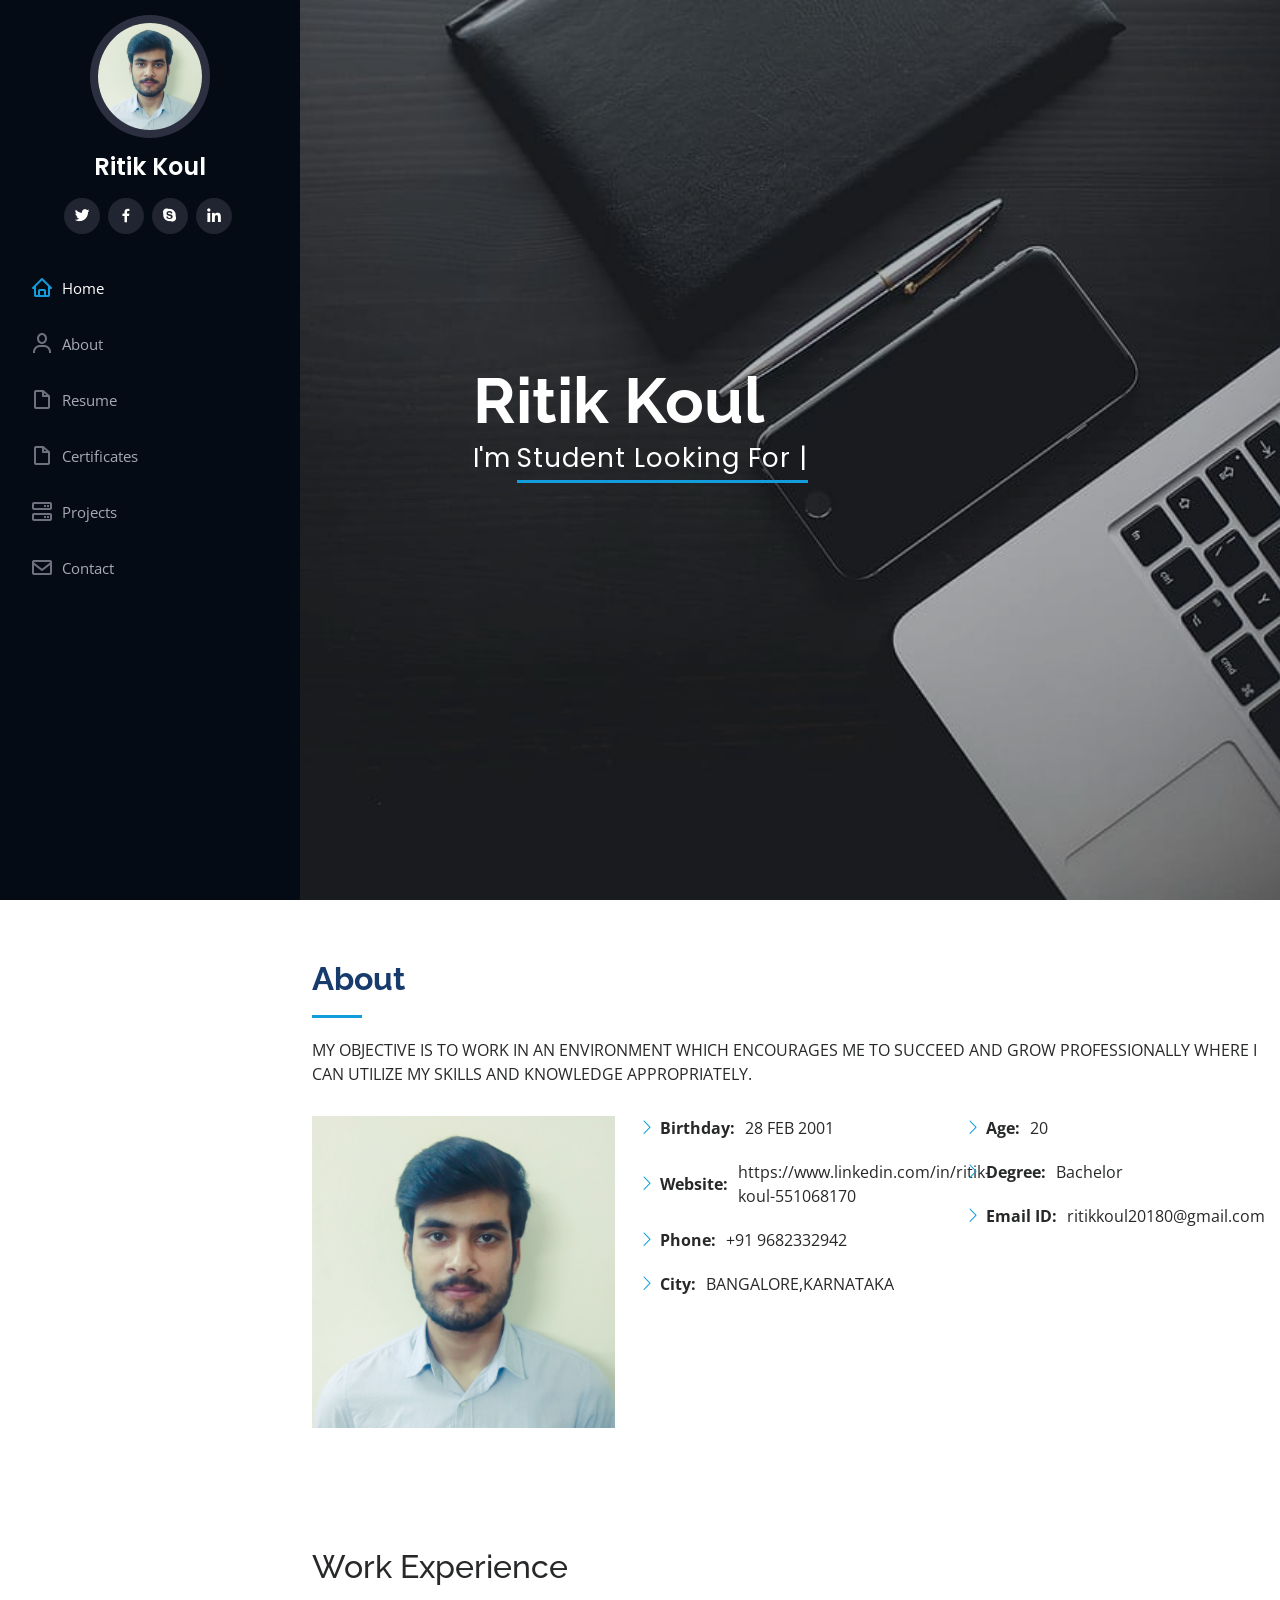
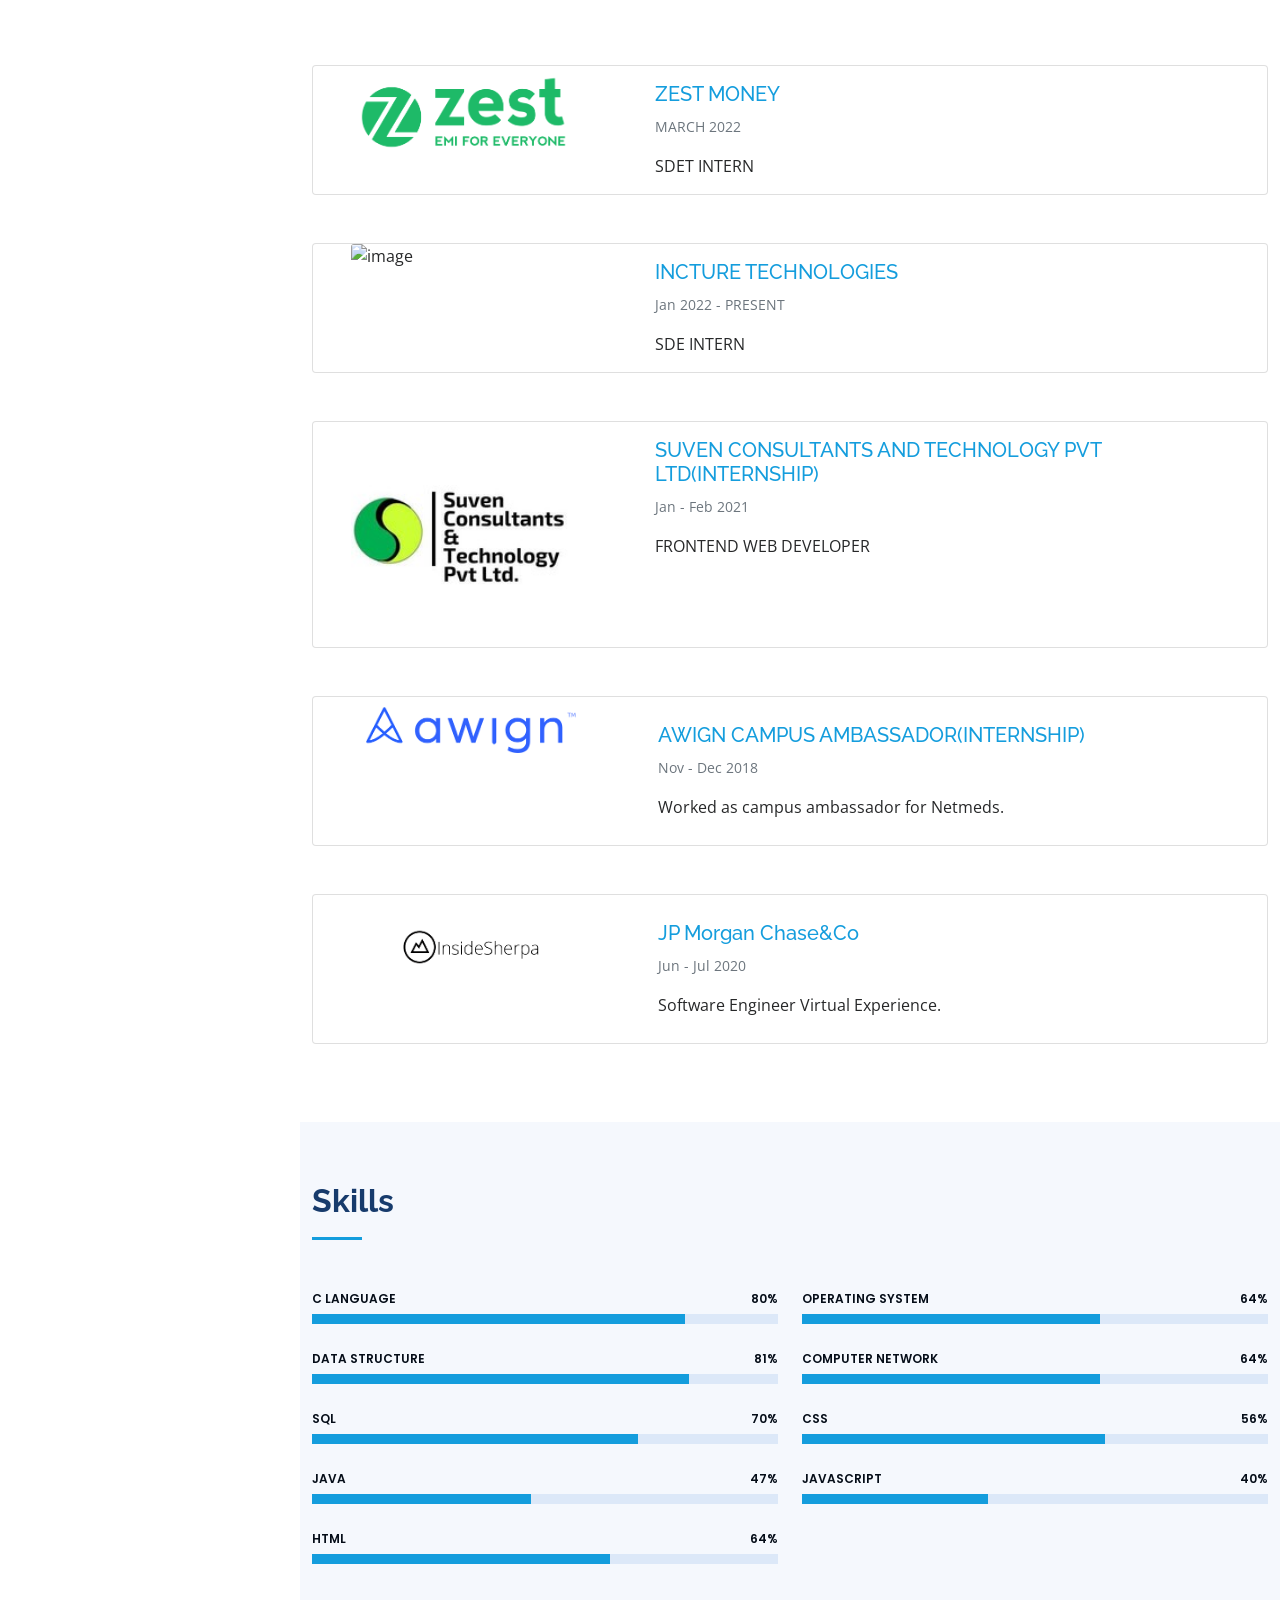
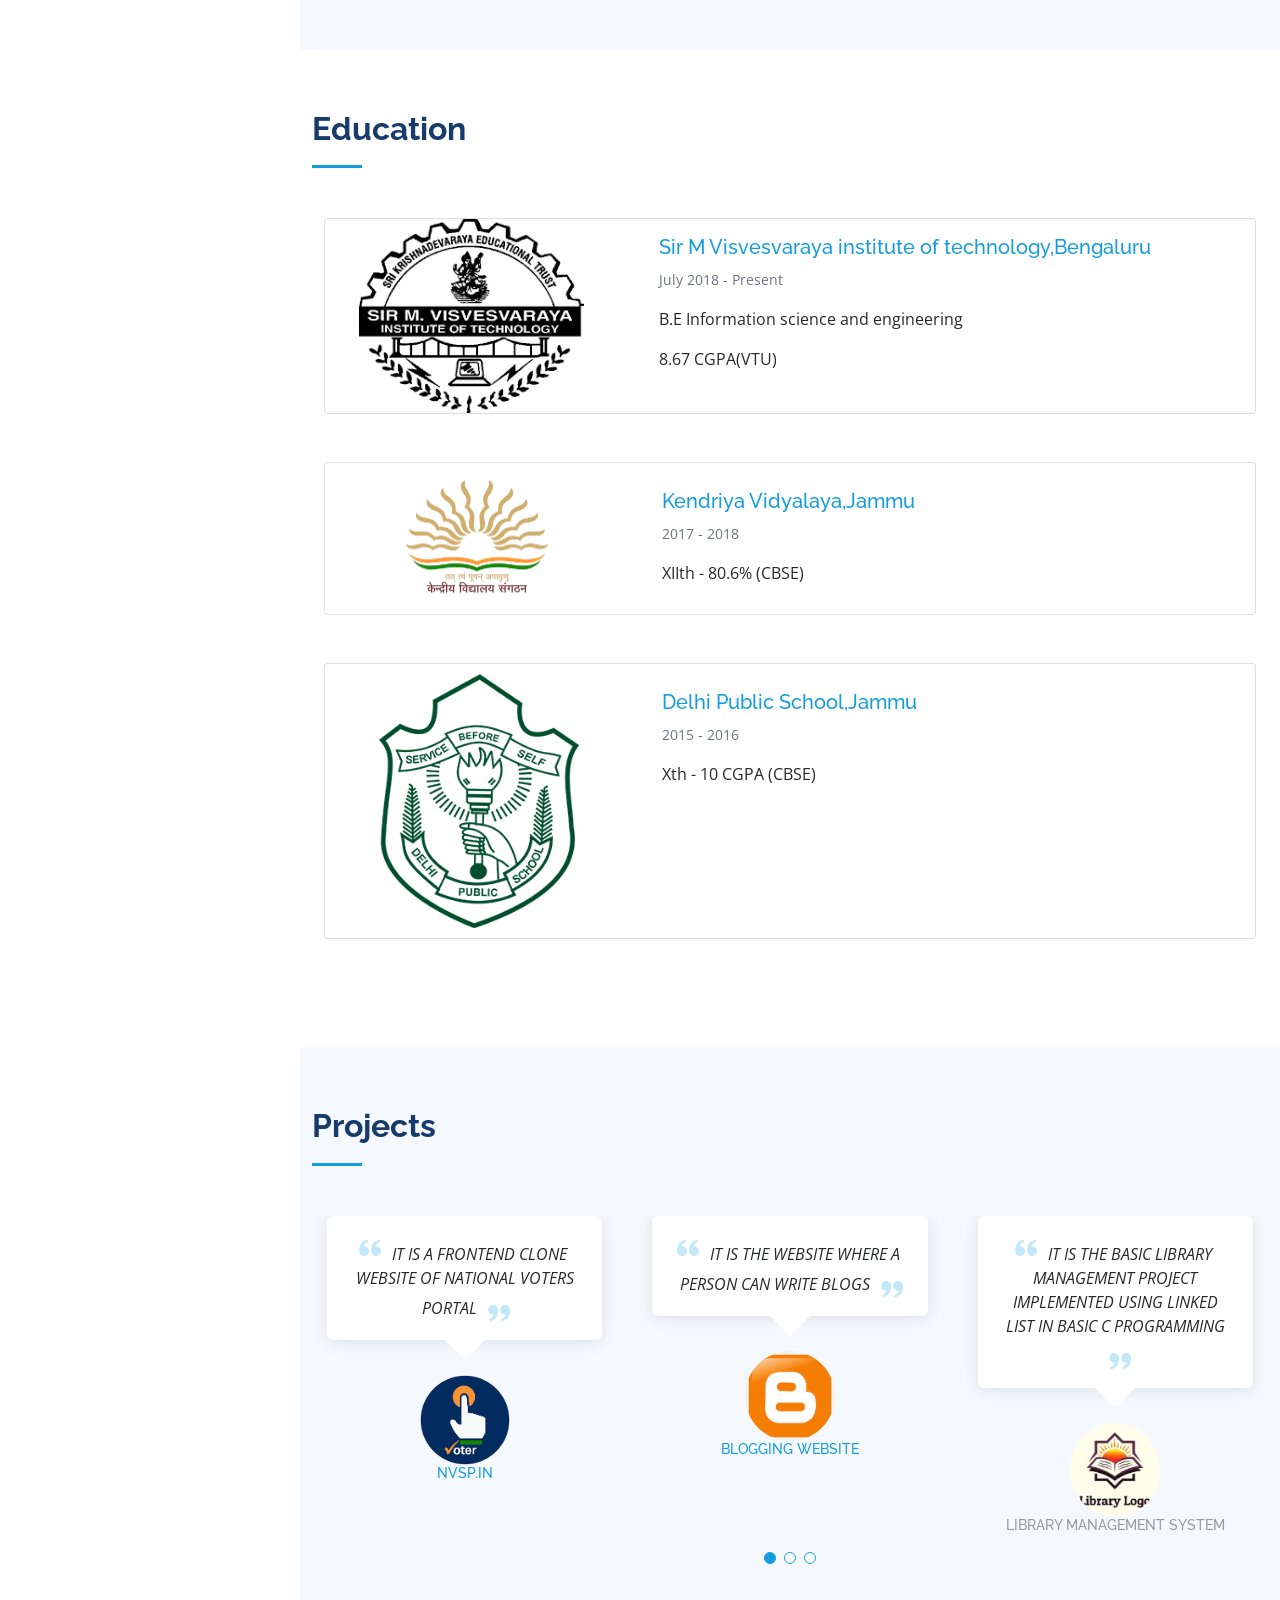
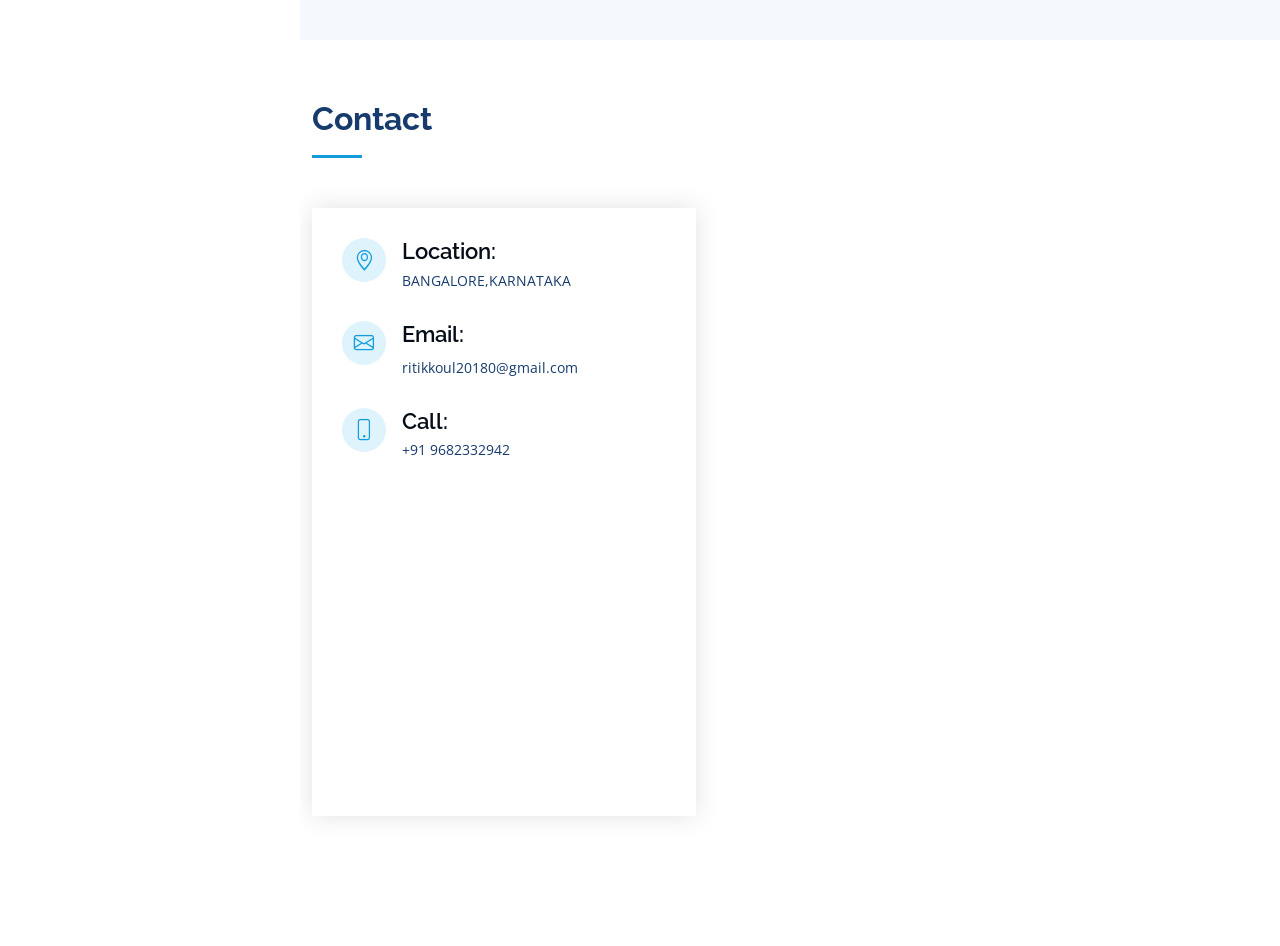
==== index.html @ 17f83b08 "Update index.html" ====
<!DOCTYPE html>
<html lang="en">

<head>
  <meta charset="utf-8">
  <meta content="width=device-width, initial-scale=1.0" name="viewport">

  <title>Ritik Koul|My personal site</title>
  <meta content="" name="description">
  <meta content="" name="keywords">

  <!-- Favicons -->
  <link href="assets/img/favicon.png" rel="icon">
  <link href="assets/img/apple-touch-icon.png" rel="apple-touch-icon">

  <!-- Google Fonts -->
  <link href="https://fonts.googleapis.com/css?family=Open+Sans:300,300i,400,400i,600,600i,700,700i|Raleway:300,300i,400,400i,500,500i,600,600i,700,700i|Poppins:300,300i,400,400i,500,500i,600,600i,700,700i" rel="stylesheet">

  <!-- Vendor CSS Files -->
  <link href="assets/vendor/aos/aos.css" rel="stylesheet">
  <link href="assets/vendor/bootstrap/css/bootstrap.min.css" rel="stylesheet">
  <link href="assets/vendor/bootstrap-icons/bootstrap-icons.css" rel="stylesheet">
  <link href="assets/vendor/boxicons/css/boxicons.min.css" rel="stylesheet">
  <link href="assets/vendor/glightbox/css/glightbox.min.css" rel="stylesheet">
  <link href="assets/vendor/swiper/swiper-bundle.min.css" rel="stylesheet">

  <!-- Template Main CSS File -->
  <link href="assets/css/style.css" rel="stylesheet">

  <!-- =======================================================
  * Template Name: iPortfolio - v3.4.0
  * Template URL: https://bootstrapmade.com/iportfolio-bootstrap-portfolio-websites-template/
  * Author: BootstrapMade.com
  * License: https://bootstrapmade.com/license/
  ======================================================== -->
</head>

<body>

  <!-- ======= Mobile nav toggle button ======= -->
  <i class="bi bi-list mobile-nav-toggle d-xl-none"></i>

  <!-- ======= Header ======= -->
  <header id="header">
    <div class="d-flex flex-column">

      <div class="profile">
        <img src="assets/img/PHOTO.jpg" alt="" class="img-fluid rounded-circle">
        <h1 class="text-light"><a href="index.html">Ritik Koul</a></h1>
        <div class="social-links mt-3 text-center">
          <a href="https://twitter.com/Ritik97720642" class="twitter"><i class="bx bxl-twitter"></i></a>
          <a href="https://www.facebook.com/ritikkoul01" class="facebook"><i class="bx bxl-facebook"></i></a>

          <a href="https://join.skype.com/invite/vegTKFF228Cw"class="google-plus"><i class="bx bxl-skype"></i></a>
          <a href="https://www.linkedin.com/in/ritik-koul-551068170" class="linkedin"><i class="bx bxl-linkedin"></i></a>
        </div>
      </div>

      <nav id="navbar" class="nav-menu navbar">
        <ul>
          <li><a href="#hero" class="nav-link scrollto active"><i class="bx bx-home"></i> <span>Home</span></a></li>
          <li><a href="#about" class="nav-link scrollto"><i class="bx bx-user"></i> <span>About</span></a></li>
          <li><a href="sat.html" class="nav-link scrollto"><i class="bx bx-file-blank"></i> <span>Resume</span></a></li>
          <li><a href="index1.html" class="nav-link scrollto"><i class="bx bx-file-blank"></i> <span>Certificates</span></a></li>
          <li><a href="#services" class="nav-link scrollto"><i class="bx bx-server"></i> <span>Projects</span></a></li>
          <li><a href="#contact" class="nav-link scrollto"><i class="bx bx-envelope"></i> <span>Contact</span></a></li>
        </ul>
      </nav><!-- .nav-menu -->
    </div>
  </header><!-- End Header -->

  <!-- ======= Hero Section ======= -->
  <section id="hero" class="d-flex flex-column justify-content-center align-items-center">
    <div class="hero-container" data-aos="fade-in">
      <h1>Ritik Koul</h1>
      <p>I'm <span class="typed" data-typed-items="Student Looking For A Job"></span></p>
    </div>
  </section><!-- End Hero -->

  <main id="main">






    <!-- ======= About Section ======= -->
    <section id="about" class="about">
      <div class="container">

        <div class="section-title">
          <h2>About</h2>
          <p>MY OBJECTIVE IS TO WORK IN AN ENVIRONMENT WHICH ENCOURAGES ME TO SUCCEED AND GROW PROFESSIONALLY WHERE I CAN UTILIZE MY SKILLS AND KNOWLEDGE APPROPRIATELY.</p>
        </div>

        <div class="row">
          <div class="col-lg-4" data-aos="fade-right">
            <img src="assets/img/PHOTO.jpg" class="img-fluid" alt="">
          </div>
          <div class="col-lg-8 pt-4 pt-lg-0 content" data-aos="fade-left">

            <div class="row">
              <div class="col-lg-6">
                <ul>
                  <li><i class="bi bi-chevron-right"></i> <strong>Birthday:</strong> <span>28 FEB 2001</span></li>
                  <li><i class="bi bi-chevron-right"></i> <strong>Website:</strong> <span>https://www.linkedin.com/in/ritik-koul-551068170</span></li>
                  <li><i class="bi bi-chevron-right"></i> <strong>Phone:</strong> <span>+91 9682332942</span></li>
                  <li><i class="bi bi-chevron-right"></i> <strong>City:</strong> <span>BANGALORE,KARNATAKA</span></li>
                </ul>
              </div>
              <div class="col-lg-6">
                <ul>
                  <li><i class="bi bi-chevron-right"></i> <strong>Age:</strong> <span>20</span></li>
                  <li><i class="bi bi-chevron-right"></i> <strong>Degree:</strong> <span>Bachelor</span></li>
                  <li><i class="bi bi-chevron-right"></i> <strong>Email ID:</strong> <span>ritikkoul20180@gmail.com</span></li>

                </ul>
              </div>
            </div>

          </div>
        </div>

      </div>
    </section><!-- End About Section -->

    <!-- ======= Facts Section ======= -->
    <section id="facts" class="facts">
      <div class="container">
          <h2 class="section-title font-weight-bold mb-5">Work Experience</h2>
          <div class="row">

            <div class="col-md-12 mb-5">
              <div class="card project-card">
                <div class="row no-gutters">
                  <div class="col-lg-4 card-img-holder">
                    <img src="assets/img/zest.png" class="card-img" style="
                          max-width: 225px;
                          display: block;
                          margin: auto auto;
                        " alt="image">
                  </div>
                  <div class="col-lg-8">
                    <div class="card-body">
                      <h5 class="card-title">
<a target="_blank" title="Truminds" class="theme-link">ZEST MONEY</a>
                      </h5>
                      <p class="card-text">
                        <small class="text-muted">MARCH 2022</small>
                      </p>
                      <p class="card-text">SDET INTERN</p>
                    </div>
                  </div>
                </div>
              </div>
            </div>
            
              <div class="col-md-12 mb-5">
              <div class="card project-card">
                <div class="row no-gutters">
                  <div class="col-lg-4 card-img-holder">
                    <img src="assets/img/INCTURE.png" class="card-img" style="
                          max-width: 225px;
                          display: block;
                          margin: auto auto;
                        " alt="image">
                  </div>
                  <div class="col-lg-8">
                    <div class="card-body">
                      <h5 class="card-title">
                        <a target="_blank" title="Truminds" class="theme-link">INCTURE TECHNOLOGIES</a>
                      </h5>
                      <p class="card-text">
                        <small class="text-muted">Jan 2022 - PRESENT</small>
                      </p>
                      <p class="card-text">SDE INTERN</p>
                    </div>
                  </div>
                </div>
              </div>
            </div>
            
            
            
            <div class="col-md-12 mb-5">
              <div class="card project-card">
                <div class="row no-gutters">
                  <div class="col-lg-4 card-img-holder">
                    <img src="assets/img/suven.jpg" class="card-img" style="
                          max-width: 225px;
                          display: block;
                          margin: auto auto;
                        " alt="image">
                  </div>
                  <div class="col-lg-8">
                    <div class="card-body">
                      <h5 class="card-title">
                        <a target="_blank" title="Truminds" href="https://drive.google.com/file/d/1tWHXaE5YfoJPUBLYeANxurXskXQKcTJU/view?usp=sharing" class="theme-link">SUVEN CONSULTANTS AND TECHNOLOGY PVT LTD(INTERNSHIP)</a>
                      </h5>
                      <p class="card-text">
                        <small class="text-muted">Jan - Feb 2021</small>
                      </p>
                      <p class="card-text">FRONTEND WEB DEVELOPER</p>
                    </div>
                  </div>
                </div>
              </div>
            </div>

            <div class="col-md-12 mb-5">
              <div class="card project-card" style="padding: 10px;">
                <div class="row no-gutters">
                  <div class="col-lg-4 card-img-holder">
                    <img src="assets/img/awign.png" class="card-img" style="
                          max-width: 210px;
                          display: block;
                          margin: auto auto;
                        " alt="image">
                  </div>
                  <div class="col-lg-8">
                    <div class="card-body">
                      <h5 class="card-title">
                        <a target="_blank" href="https://drive.google.com/file/d/1fufyj3G388EaEYq2nmIZc-PBtcKV86hx/view?ts=5e981811" class="theme-link">AWIGN CAMPUS AMBASSADOR(INTERNSHIP)</a>
                      </h5>
                      <p class="card-text">
                        <small class="text-muted">Nov - Dec 2018</small>
                      </p>
                      <p class="card-text">
                        Worked as campus ambassador for Netmeds.
                      </p>
                    </div>
                  </div>
                </div>
              </div>
            </div>

            <div class="col-md-12 mb-5">
              <div class="card project-card" style="padding: 10px;">
                <div class="row no-gutters">
                  <div class="col-lg-4 card-img-holder">
                    <img src="assets/img/internsherpa.png" class="card-img" style="
                          max-width: 210px;
                          display: block;
                          margin: auto auto;
                        " alt="image">
                  </div>
                  <div class="col-lg-8">
                    <div class="card-body">
                      <h5 class="card-title">
                        <a target="_blank" href="https://insidesherpa.s3.amazonaws.com/completion-certificates/JP%20Morgan/R5iK7HMxJGBgaSbvk_JPMorgan%20Chase_jfiTBQxvdAS4axbYe_completion_certificate.pdf" class="theme-link">JP Morgan Chase&amp;Co</a>
                      </h5>
                      <p class="card-text">
                        <small class="text-muted">Jun - Jul 2020</small>
                      </p>
                      <p class="card-text">
                        Software Engineer Virtual Experience.
                      </p>
                    </div>
                  </div>
                </div>
              </div>
            </div>


          </div>
        </div>
    </section><!-- End Facts Section -->

    <!-- ======= Skills Section ======= -->
    <section id="skills" class="skills section-bg">
      <div class="container">

        <div class="section-title">
          <h2>Skills</h2>
        </div>

        <div class="row skills-content">

          <div class="col-lg-6" data-aos="fade-up">

            <div class="progress">
              <span class="skill">C LANGUAGE <i class="val">80%</i></span>
              <div class="progress-bar-wrap">
                <div class="progress-bar" role="progressbar" aria-valuenow="80" aria-valuemin="0" aria-valuemax="80"></div>
              </div>
            </div>

            <div class="progress">
              <span class="skill">DATA STRUCTURE <i class="val">81%</i></span>
              <div class="progress-bar-wrap">
                <div class="progress-bar" role="progressbar" aria-valuenow="81" aria-valuemin="0" aria-valuemax="81"></div>
              </div>
            </div>

            <div class="progress">
              <span class="skill">SQL <i class="val">70%</i></span>
              <div class="progress-bar-wrap">
                <div class="progress-bar" role="progressbar" aria-valuenow="70" aria-valuemin="0" aria-valuemax="100"></div>
              </div>
            </div>

             <div class="progress">
              <span class="skill">JAVA <i class="val">47%</i></span>
              <div class="progress-bar-wrap">
                <div class="progress-bar" role="progressbar" aria-valuenow="47" aria-valuemin="0" aria-valuemax="100"></div>
              </div>
            </div>

            <div class="progress">
              <span class="skill">HTML <i class="val">64%</i></span>
              <div class="progress-bar-wrap">
                <div class="progress-bar" role="progressbar" aria-valuenow="64" aria-valuemin="0" aria-valuemax="100"></div>
              </div>
            </div>
          
          </div>



          <div class="col-lg-6" data-aos="fade-up" data-aos-delay="100">





            <div class="progress">
              <span class="skill">OPERATING SYSTEM <i class="val">64%</i></span>
              <div class="progress-bar-wrap">
                <div class="progress-bar" role="progressbar" aria-valuenow="64" aria-valuemin="0" aria-valuemax="100"></div>
              </div>
            </div>

            <div class="progress">
              <span class="skill">COMPUTER NETWORK <i class="val">64%</i></span>
              <div class="progress-bar-wrap">
                <div class="progress-bar" role="progressbar" aria-valuenow="64" aria-valuemin="0" aria-valuemax="100"></div>
              </div>
            </div>

            <div class="progress">
              <span class="skill">CSS <i class="val">56%</i></span>
              <div class="progress-bar-wrap">
                <div class="progress-bar" role="progressbar" aria-valuenow="65" aria-valuemin="0" aria-valuemax="100"></div>
              </div>
            </div>

            <div class="progress">
              <span class="skill">JAVASCRIPT <i class="val">40%</i></span>
              <div class="progress-bar-wrap">
                <div class="progress-bar" role="progressbar" aria-valuenow="40" aria-valuemin="0" aria-valuemax="100"></div>
              </div>
            </div>

          </div>

        </div>

      </div>
    </section><!-- End Skills Section -->

    <!-- ======= Resume Section ======= -->
    <section id="resume" class="resume">
      <div class="container">

        <div class="section-title">
          <h2>Education</h2>
        </div>



        <div class="container">

        				<div class="row">
        					<div class="col-md-12 mb-5">
        						<div class="card project-card">
        							<div class="row no-gutters">
        								<div class="col-lg-4 card-img-holder">
        									<img src="assets/img/smvit.png" class="card-img" style="
                                max-width: 225px;
                                display: block;
                                margin: auto auto;
                              " alt="image">
        								</div>
        								<div class="col-lg-8">
        									<div class="card-body">
        										<h5 class="card-title">
        											<a target="_blank" href="https://www.sirmvit.edu/" class="theme-link">Sir M
        												Visvesvaraya institute of
        												technology,Bengaluru</a>
        										</h5>
        										<p class="card-text">
        											<small class="text-muted">July 2018 - Present</small>
        										</p>
        										<p class="card-text">
        											B.E Information science and engineering
        										</p>
        										<p class="card-text">8.67 CGPA(VTU)</p>
        									</div>
        								</div>
        							</div>
        						</div>
        					</div>

        					<div class="col-md-12 mb-5">
        						<div class="card project-card" style="padding: 10px;">
        							<div class="row no-gutters">
        								<div class="col-lg-4 card-img-holder">
        									<img src="assets/img/kv.jpg" class="card-img" style="
                                max-width: 200px;
                                display: block;
                                margin: auto auto;
                              " alt="image">
        								</div>
        								<div class="col-lg-8">
        									<div class="card-body">
        										<h5 class="card-title">
        											<a target="_blank" href="https://crpfbantalab.kvs.ac.in/" class="theme-link">Kendriya Vidyalaya,Jammu</a>
        										</h5>
        										<p class="card-text">
        											<small class="text-muted">2017 - 2018</small>
        										</p>
        										<p class="card-text">XIIth - 80.6% (CBSE)</p>
        									</div>
        								</div>
        							</div>
        						</div>
        					</div>

                  <div class="col-md-12 mb-5">
                    <div class="card project-card" style="padding: 10px;">
                      <div class="row no-gutters">
                        <div class="col-lg-4 card-img-holder">
                          <img src="assets/img/dps.png" class="card-img" style="
                                max-width: 200px;
                                display: block;
                                margin: auto auto;
                              " alt="image">
                        </div>
                        <div class="col-lg-8">
                          <div class="card-body">
                            <h5 class="card-title">
                              <a target="_blank" href="https://dpsjammu.in/" class="theme-link">Delhi Public School,Jammu</a>
                            </h5>
                            <p class="card-text">
                              <small class="text-muted">2015 - 2016</small>
                            </p>
                            <p class="card-text">Xth - 10 CGPA (CBSE)</p>
                          </div>
                        </div>
                      </div>
                    </div>
                  </div>

        				</div>
        			</div>


      </div>
    </section><!-- End Resume Section -->
    <!-- ======= Services Section ======= -->










        <!-- ======= Testimonials Section ======= -->
        <section id="services" class="testimonials section-bg">
          <div class="container">

            <div class="section-title">
              <h2>Projects</h2>
            </div>

            <div class="testimonials-slider swiper-container" data-aos="fade-up" data-aos-delay="100">
              <div class="swiper-wrapper">

                <div class="swiper-slide">
                  <div class="testimonial-item" data-aos="fade-up">
                    <p>
                      <i class="bx bxs-quote-alt-left quote-icon-left"></i>
                       IT IS A FRONTEND CLONE WEBSITE OF NATIONAL VOTERS PORTAL
                      <i class="bx bxs-quote-alt-right quote-icon-right"></i>
                    </p>
                    <img src="assets/img/1.png" class="testimonial-img" alt="">
                    <h4 class="title"><a href="MY PROJECTS\nvsp.in\vty.html">NVSP.IN</a></h4>

                  </div>
                </div><!-- End testimonial item -->

                <div class="swiper-slide">
                  <div class="testimonial-item" data-aos="fade-up" data-aos-delay="100">
                    <p>
                      <i class="bx bxs-quote-alt-left quote-icon-left"></i>
                    IT IS THE WEBSITE WHERE A PERSON CAN WRITE BLOGS
                      <i class="bx bxs-quote-alt-right quote-icon-right"></i>
                    </p>
                    <img src="assets/img/2.jpg" class="testimonial-img" alt="">
                  <h4 class="title"><a href="MY PROJECTS\Blogger\index.html">BLOGGING WEBSITE</a></h4>
                  </div>
                </div><!-- End testimonial item -->

                <div class="swiper-slide">
                  <div class="testimonial-item" data-aos="fade-up" data-aos-delay="200">
                    <p>
                      <i class="bx bxs-quote-alt-left quote-icon-left"></i>
                    IT IS THE BASIC LIBRARY MANAGEMENT PROJECT IMPLEMENTED USING LINKED LIST IN BASIC C PROGRAMMING
                      <i class="bx bxs-quote-alt-right quote-icon-right"></i>
                    </p>
                    <img src="assets/img/3.jfif" class="testimonial-img" alt="">
                  <h4 class="title"><a>LIBRARY MANAGEMENT SYSTEM</a></h4>
                  </div>
                </div><!-- End testimonial item -->


              </div>
              <div class="swiper-pagination"></div>
            </div>

          </div>
        </section><!-- End Testimonials Section -->









    <!-- ======= Contact Section ======= -->
    <section id="contact" class="contact">
      <div class="container">

        <div class="section-title">
          <h2>Contact</h2>
        </div>

        <div class="row" data-aos="fade-in">

          <div class="col-lg-5 d-flex align-items-stretch">
            <div class="info">
              <div class="address">
                <i class="bi bi-geo-alt"></i>
                <h4>Location:</h4>
                <p>BANGALORE,KARNATAKA</p>
              </div>

              <div class="email">
                <i class="bi bi-envelope"></i>
                <h4>Email:</h4>
                <p>ritikkoul20180@gmail.com</p>
              </div>

              <div class="phone">
                <i class="bi bi-phone"></i>
                <h4>Call:</h4>
                <p>+91 9682332942</p>
              </div>

              <iframe src="https://www.google.com/maps/embed?pb=!1m18!1m12!1m3!1d3885.180045525066!2d77.60782861464719!3d13.151040490738316!2m3!1f0!2f0!3f0!3m2!1i1024!2i768!4f13.1!3m3!1m2!1s0x3bae192ddf1ae00d%3A0xa150c6dea93315c!2sSir%20M.%20Visvesvaraya%20Institute%20of%20Technology!5e0!3m2!1sen!2sbg!4v1631952427936!5m2!1sen!2sbg" frameborder="0" style="border:0; width: 100%; height: 290px;" allowfullscreen></iframe>
            </div>

          </div>



        </div>

      </div>
    </section><!-- End Contact Section -->

  </main><!-- End #main -->

  <!-- ======= Footer ======= -->
  <footer id="footer">
    <div class="container">

      <div class="credits">
        <!-- All the links in the footer should remain intact. -->
        <!-- You can delete the links only if you purchased the pro version. -->
        <!-- Licensing information: https://bootstrapmade.com/license/ -->
        <!-- Purchase the pro version with working PHP/AJAX contact form: https://bootstrapmade.com/iportfolio-bootstrap-portfolio-websites-template/ -->

      </div>
    </div>
  </footer><!-- End  Footer -->

  <a href="#" class="back-to-top d-flex align-items-center justify-content-center"><i class="bi bi-arrow-up-short"></i></a>

  <!-- Vendor JS Files -->
  <script src="assets/vendor/aos/aos.js"></script>
  <script src="assets/vendor/bootstrap/js/bootstrap.bundle.min.js"></script>
  <script src="assets/vendor/glightbox/js/glightbox.min.js"></script>
  <script src="assets/vendor/isotope-layout/isotope.pkgd.min.js"></script>
  <script src="assets/vendor/php-email-form/validate.js"></script>
  <script src="assets/vendor/purecounter/purecounter.js"></script>
  <script src="assets/vendor/swiper/swiper-bundle.min.js"></script>
  <script src="assets/vendor/typed.js/typed.min.js"></script>
  <script src="assets/vendor/waypoints/noframework.waypoints.js"></script>

  <!-- Template Main JS File -->
  <script src="assets/js/main.js"></script>

</body>

</html>
---- assets/css/style.css ----
/**
* Template Name: iPortfolio - v3.4.0
* Template URL: https://bootstrapmade.com/iportfolio-bootstrap-portfolio-websites-template/
* Author: BootstrapMade.com
* License: https://bootstrapmade.com/license/
*/

/*--------------------------------------------------------------
# General
--------------------------------------------------------------*/
body {
  font-family: "Open Sans", sans-serif;
  color: #272829;
}

a {
  color: #149ddd;
  text-decoration: none;
}

a:hover {
  color: #37b3ed;
  text-decoration: none;
}

h1, h2, h3, h4, h5, h6 {
  font-family: "Raleway", sans-serif;
}

/*--------------------------------------------------------------
# Back to top button
--------------------------------------------------------------*/
.back-to-top {
  position: fixed;
  visibility: hidden;
  opacity: 0;
  right: 15px;
  bottom: 15px;
  z-index: 996;
  background: #149ddd;
  width: 40px;
  height: 40px;
  border-radius: 50px;
  transition: all 0.4s;
}
.back-to-top i {
  font-size: 28px;
  color: #fff;
  line-height: 0;
}
.back-to-top:hover {
  background: #2eafec;
  color: #fff;
}
.back-to-top.active {
  visibility: visible;
  opacity: 1;
}

/*--------------------------------------------------------------
# Header
--------------------------------------------------------------*/
#header {
  position: fixed;
  top: 0;
  left: 0;
  bottom: 0;
  width: 300px;
  transition: all ease-in-out 0.5s;
  z-index: 9997;
  transition: all 0.5s;
  padding: 0 15px;
  background: #040b14;
  overflow-y: auto;
}
#header .profile img {
  margin: 15px auto;
  display: block;
  width: 120px;
  border: 8px solid #2c2f3f;
}
#header .profile h1 {
  font-size: 24px;
  margin: 0;
  padding: 0;
  font-weight: 600;
  -moz-text-align-last: center;
  text-align-last: center;
  font-family: "Poppins", sans-serif;
}
#header .profile h1 a, #header .profile h1 a:hover {
  color: #fff;
  text-decoration: none;
}
#header .profile .social-links a {
  font-size: 18px;
  display: inline-block;
  background: #212431;
  color: #fff;
  line-height: 1;
  padding: 8px 0;
  margin-right: 4px;
  border-radius: 50%;
  text-align: center;
  width: 36px;
  height: 36px;
  transition: 0.3s;
}
#header .profile .social-links a:hover {
  background: #149ddd;
  color: #fff;
  text-decoration: none;
}

#main {
  margin-left: 300px;
}

@media (max-width: 1199px) {
  #header {
    left: -300px;
  }

  #main {
    margin-left: 0;
  }
}
/*--------------------------------------------------------------
# Navigation Menu
--------------------------------------------------------------*/
/* Desktop Navigation */
.nav-menu {
  padding: 30px 0 0 0;
}
.nav-menu * {
  margin: 0;
  padding: 0;
  list-style: none;
}
.nav-menu > ul > li {
  position: relative;
  white-space: nowrap;
}
.nav-menu a, .nav-menu a:focus {
  display: flex;
  align-items: center;
  color: #a8a9b4;
  padding: 12px 15px;
  margin-bottom: 8px;
  transition: 0.3s;
  font-size: 15px;
}
.nav-menu a i, .nav-menu a:focus i {
  font-size: 24px;
  padding-right: 8px;
  color: #6f7180;
}
.nav-menu a:hover, .nav-menu .active, .nav-menu .active:focus, .nav-menu li:hover > a {
  text-decoration: none;
  color: #fff;
}
.nav-menu a:hover i, .nav-menu .active i, .nav-menu .active:focus i, .nav-menu li:hover > a i {
  color: #149ddd;
}

/* Mobile Navigation */
.mobile-nav-toggle {
  position: fixed;
  right: 15px;
  top: 15px;
  z-index: 9998;
  border: 0;
  font-size: 24px;
  transition: all 0.4s;
  outline: none !important;
  background-color: #149ddd;
  color: #fff;
  width: 40px;
  height: 40px;
  display: inline-flex;
  align-items: center;
  justify-content: center;
  line-height: 0;
  border-radius: 50px;
  cursor: pointer;
}

.mobile-nav-active {
  overflow: hidden;
}
.mobile-nav-active #header {
  left: 0;
}

/*--------------------------------------------------------------
# Hero Section
--------------------------------------------------------------*/
#hero {
  width: 100%;
  height: 100vh;
  background: url("../img/hero-bg.jpg") top center;
  background-size: cover;
}
#hero:before {
  content: "";
  background: rgba(5, 13, 24, 0.3);
  position: absolute;
  bottom: 0;
  top: 0;
  left: 0;
  right: 0;
  z-index: 1;
}
#hero .hero-container {
  position: relative;
  z-index: 2;
  min-width: 300px;
}
#hero h1 {
  margin: 0 0 10px 0;
  font-size: 64px;
  font-weight: 700;
  line-height: 56px;
  color: #fff;
}
#hero p {
  color: #fff;
  margin-bottom: 50px;
  font-size: 26px;
  font-family: "Poppins", sans-serif;
}
#hero p span {
  color: #fff;
  padding-bottom: 4px;
  letter-spacing: 1px;
  border-bottom: 3px solid #149ddd;
}
@media (min-width: 1024px) {
  #hero {
    background-attachment: fixed;
  }
}
@media (max-width: 768px) {
  #hero h1 {
    font-size: 28px;
    line-height: 36px;
  }
  #hero h2 {
    font-size: 18px;
    line-height: 24px;
    margin-bottom: 30px;
  }
}

/*--------------------------------------------------------------
# Sections General
--------------------------------------------------------------*/
section {
  padding: 60px 0;
  overflow: hidden;
}

.section-bg {
  background: #f5f8fd;
}

.section-title {
  padding-bottom: 30px;
}
.section-title h2 {
  font-size: 32px;
  font-weight: bold;
  margin-bottom: 20px;
  padding-bottom: 20px;
  position: relative;
  color: #173b6c;
}
.section-title h2::after {
  content: "";
  position: absolute;
  display: block;
  width: 50px;
  height: 3px;
  background: #149ddd;
  bottom: 0;
  left: 0;
}
.section-title p {
  margin-bottom: 0;
}

/*--------------------------------------------------------------
# About
--------------------------------------------------------------*/
.about .content h3 {
  font-weight: 700;
  font-size: 26px;
  color: #173b6c;
}
.about .content ul {
  list-style: none;
  padding: 0;
}
.about .content ul li {
  margin-bottom: 20px;
  display: flex;
  align-items: center;
}
.about .content ul strong {
  margin-right: 10px;
}
.about .content ul i {
  font-size: 16px;
  margin-right: 5px;
  color: #149ddd;
  line-height: 0;
}
.about .content p:last-child {
  margin-bottom: 0;
}

/*--------------------------------------------------------------
# Facts
--------------------------------------------------------------*/
.facts {
  padding-bottom: 30px;
}
.facts .count-box {
  padding: 30px;
  width: 100%;
}
.facts .count-box i {
  display: block;
  font-size: 44px;
  color: #149ddd;
  float: left;
  line-height: 0;
}
.facts .count-box span {
  font-size: 48px;
  line-height: 40px;
  display: block;
  font-weight: 700;
  color: #050d18;
  margin-left: 60px;
}
.facts .count-box p {
  padding: 15px 0 0 0;
  margin: 0 0 0 60px;
  font-family: "Raleway", sans-serif;
  font-size: 14px;
  color: #122f57;
}
.facts .count-box a {
  font-weight: 600;
  display: block;
  margin-top: 20px;
  color: #122f57;
  font-size: 15px;
  font-family: "Poppins", sans-serif;
  transition: ease-in-out 0.3s;
}
.facts .count-box a:hover {
  color: #1f5297;
}

/*--------------------------------------------------------------
# Akills
--------------------------------------------------------------*/
.skills .progress {
  height: 60px;
  display: block;
  background: none;
  border-radius: 0;
}
.skills .progress .skill {
  padding: 0;
  margin: 0 0 6px 0;
  text-transform: uppercase;
  display: block;
  font-weight: 600;
  font-family: "Poppins", sans-serif;
  color: #050d18;
}
.skills .progress .skill .val {
  float: right;
  font-style: normal;
}
.skills .progress-bar-wrap {
  background: #dce8f8;
  height: 10px;
}
.skills .progress-bar {
  width: 1px;
  height: 10px;
  transition: 0.9s;
  background-color: #149ddd;
}

/*--------------------------------------------------------------
# Resume
--------------------------------------------------------------*/
.resume .resume-title {
  font-size: 26px;
  font-weight: 700;
  margin-top: 20px;
  margin-bottom: 20px;
  color: #050d18;
}
.resume .resume-item {
  padding: 0 0 20px 20px;
  margin-top: -2px;
  border-left: 2px solid #1f5297;
  position: relative;
}
.resume .resume-item h4 {
  line-height: 18px;
  font-size: 18px;
  font-weight: 600;
  text-transform: uppercase;
  font-family: "Poppins", sans-serif;
  color: #050d18;
  margin-bottom: 10px;
}
.resume .resume-item h5 {
  font-size: 16px;
  background: #e4edf9;
  padding: 5px 15px;
  display: inline-block;
  font-weight: 600;
  margin-bottom: 10px;
}
.resume .resume-item ul {
  padding-left: 20px;
}
.resume .resume-item ul li {
  padding-bottom: 10px;
}
.resume .resume-item:last-child {
  padding-bottom: 0;
}
.resume .resume-item::before {
  content: "";
  position: absolute;
  width: 16px;
  height: 16px;
  border-radius: 50px;
  left: -9px;
  top: 0;
  background: #fff;
  border: 2px solid #1f5297;
}

/*--------------------------------------------------------------
# Portfolio
--------------------------------------------------------------*/
.portfolio .portfolio-item {
  margin-bottom: 30px;
}
.portfolio #portfolio-flters {
  padding: 0;
  margin: 0 auto 35px auto;
  list-style: none;
  text-align: center;
  background: #fff;
  border-radius: 50px;
  padding: 2px 15px;
}
.portfolio #portfolio-flters li {
  cursor: pointer;
  display: inline-block;
  padding: 10px 15px 8px 15px;
  font-size: 14px;
  font-weight: 600;
  line-height: 1;
  text-transform: uppercase;
  color: #272829;
  margin-bottom: 5px;
  transition: all 0.3s ease-in-out;
}
.portfolio #portfolio-flters li:hover, .portfolio #portfolio-flters li.filter-active {
  color: #149ddd;
}
.portfolio #portfolio-flters li:last-child {
  margin-right: 0;
}
.portfolio .portfolio-wrap {
  transition: 0.3s;
  position: relative;
  overflow: hidden;
  z-index: 1;
}
.portfolio .portfolio-wrap::before {
  content: "";
  background: rgba(255, 255, 255, 0.5);
  position: absolute;
  left: 0;
  right: 0;
  top: 0;
  bottom: 0;
  transition: all ease-in-out 0.3s;
  z-index: 2;
  opacity: 0;
}
.portfolio .portfolio-wrap .portfolio-links {
  opacity: 1;
  left: 0;
  right: 0;
  bottom: -60px;
  z-index: 3;
  position: absolute;
  transition: all ease-in-out 0.3s;
  display: flex;
  justify-content: center;
}
.portfolio .portfolio-wrap .portfolio-links a {
  color: #fff;
  font-size: 28px;
  text-align: center;
  background: rgba(20, 157, 221, 0.75);
  transition: 0.3s;
  width: 50%;
}
.portfolio .portfolio-wrap .portfolio-links a:hover {
  background: rgba(20, 157, 221, 0.95);
}
.portfolio .portfolio-wrap .portfolio-links a + a {
  border-left: 1px solid #37b3ed;
}
.portfolio .portfolio-wrap:hover::before {
  top: 0;
  left: 0;
  right: 0;
  bottom: 0;
  opacity: 1;
}
.portfolio .portfolio-wrap:hover .portfolio-links {
  opacity: 1;
  bottom: 0;
}

/*--------------------------------------------------------------
# Portfolio Details
--------------------------------------------------------------*/
.portfolio-details {
  padding-top: 40px;
}
.portfolio-details .portfolio-details-slider img {
  width: 100%;
}
.portfolio-details .portfolio-details-slider .swiper-pagination {
  margin-top: 20px;
  position: relative;
}
.portfolio-details .portfolio-details-slider .swiper-pagination .swiper-pagination-bullet {
  width: 12px;
  height: 12px;
  background-color: #fff;
  opacity: 1;
  border: 1px solid #149ddd;
}
.portfolio-details .portfolio-details-slider .swiper-pagination .swiper-pagination-bullet-active {
  background-color: #149ddd;
}
.portfolio-details .portfolio-info {
  padding: 30px;
  box-shadow: 0px 0 30px rgba(5, 13, 24, 0.08);
}
.portfolio-details .portfolio-info h3 {
  font-size: 22px;
  font-weight: 700;
  margin-bottom: 20px;
  padding-bottom: 20px;
  border-bottom: 1px solid #eee;
}
.portfolio-details .portfolio-info ul {
  list-style: none;
  padding: 0;
  font-size: 15px;
}
.portfolio-details .portfolio-info ul li + li {
  margin-top: 10px;
}
.portfolio-details .portfolio-description {
  padding-top: 30px;
}
.portfolio-details .portfolio-description h2 {
  font-size: 26px;
  font-weight: 700;
  margin-bottom: 20px;
}
.portfolio-details .portfolio-description p {
  padding: 0;
}

/*--------------------------------------------------------------
# Services
--------------------------------------------------------------*/
.services .icon-box {
  margin-bottom: 20px;
}
.services .icon {
  float: left;
  display: flex;
  align-items: center;
  justify-content: center;
  width: 54px;
  height: 54px;
  background: #149ddd;
  border-radius: 50%;
  transition: 0.5s;
  border: 1px solid #149ddd;
}
.services .icon i {
  color: #fff;
  font-size: 24px;
  line-height: 0;
}
.services .icon-box:hover .icon {
  background: #fff;
}
.services .icon-box:hover .icon i {
  color: #149ddd;
}
.services .title {
  margin-left: 80px;
  font-weight: 700;
  margin-bottom: 15px;
  font-size: 18px;
}
.services .title a {
  color: #343a40;
}
.services .title a:hover {
  color: #149ddd;
}
.services .description {
  margin-left: 80px;
  line-height: 24px;
  font-size: 14px;
}

/*--------------------------------------------------------------
# Testimonials
--------------------------------------------------------------*/
.testimonials .testimonials-carousel, .testimonials .testimonials-slider {
  overflow: hidden;
}
.testimonials .testimonial-item {
  box-sizing: content-box;
  text-align: center;
  min-height: 320px;
}
.testimonials .testimonial-item .testimonial-img {
  width: 90px;
  border-radius: 50%;
  margin: 0 auto;
}
.testimonials .testimonial-item h3 {
  font-size: 18px;
  font-weight: bold;
  margin: 10px 0 5px 0;
  color: #111;
}
.testimonials .testimonial-item h4 {
  font-size: 14px;
  color: #999;
  margin: 0;
}
.testimonials .testimonial-item .quote-icon-left, .testimonials .testimonial-item .quote-icon-right {
  color: #c3e8fa;
  font-size: 26px;
}
.testimonials .testimonial-item .quote-icon-left {
  display: inline-block;
  left: -5px;
  position: relative;
}
.testimonials .testimonial-item .quote-icon-right {
  display: inline-block;
  right: -5px;
  position: relative;
  top: 10px;
}
.testimonials .testimonial-item p {
  font-style: italic;
  margin: 0 15px 15px 15px;
  padding: 20px;
  background: #fff;
  position: relative;
  margin-bottom: 35px;
  border-radius: 6px;
  box-shadow: 0px 2px 15px rgba(0, 0, 0, 0.1);
}
.testimonials .testimonial-item p::after {
  content: "";
  width: 0;
  height: 0;
  border-top: 20px solid #fff;
  border-right: 20px solid transparent;
  border-left: 20px solid transparent;
  position: absolute;
  bottom: -20px;
  left: calc(50% - 20px);
}
.testimonials .swiper-pagination {
  margin-top: 20px;
  position: relative;
}
.testimonials .swiper-pagination .swiper-pagination-bullet {
  width: 12px;
  height: 12px;
  background-color: #fff;
  opacity: 1;
  border: 1px solid #149ddd;
}
.testimonials .swiper-pagination .swiper-pagination-bullet-active {
  background-color: #149ddd;
}

/*--------------------------------------------------------------
# Contact
--------------------------------------------------------------*/
.contact {
  padding-bottom: 130px;
}
.contact .info {
  padding: 30px;
  background: #fff;
  width: 100%;
  box-shadow: 0 0 24px 0 rgba(0, 0, 0, 0.12);
}
.contact .info i {
  font-size: 20px;
  color: #149ddd;
  float: left;
  width: 44px;
  height: 44px;
  background: #dff3fc;
  display: flex;
  justify-content: center;
  align-items: center;
  border-radius: 50px;
  transition: all 0.3s ease-in-out;
}
.contact .info h4 {
  padding: 0 0 0 60px;
  font-size: 22px;
  font-weight: 600;
  margin-bottom: 5px;
  color: #050d18;
}
.contact .info p {
  padding: 0 0 10px 60px;
  margin-bottom: 20px;
  font-size: 14px;
  color: #173b6c;
}
.contact .info .email p {
  padding-top: 5px;
}
.contact .info .social-links {
  padding-left: 60px;
}
.contact .info .social-links a {
  font-size: 18px;
  display: inline-block;
  background: #333;
  color: #fff;
  line-height: 1;
  padding: 8px 0;
  border-radius: 50%;
  text-align: center;
  width: 36px;
  height: 36px;
  transition: 0.3s;
  margin-right: 10px;
}
.contact .info .social-links a:hover {
  background: #149ddd;
  color: #fff;
}
.contact .info .email:hover i, .contact .info .address:hover i, .contact .info .phone:hover i {
  background: #149ddd;
  color: #fff;
}
.contact .php-email-form {
  width: 100%;
  padding: 30px;
  background: #fff;
  box-shadow: 0 0 24px 0 rgba(0, 0, 0, 0.12);
}
.contact .php-email-form .form-group {
  padding-bottom: 8px;
}
.contact .php-email-form .validate {
  display: none;
  color: red;
  margin: 0 0 15px 0;
  font-weight: 400;
  font-size: 13px;
}
.contact .php-email-form .error-message {
  display: none;
  color: #fff;
  background: #ed3c0d;
  text-align: left;
  padding: 15px;
  font-weight: 600;
}
.contact .php-email-form .error-message br + br {
  margin-top: 25px;
}
.contact .php-email-form .sent-message {
  display: none;
  color: #fff;
  background: #18d26e;
  text-align: center;
  padding: 15px;
  font-weight: 600;
}
.contact .php-email-form .loading {
  display: none;
  background: #fff;
  text-align: center;
  padding: 15px;
}
.contact .php-email-form .loading:before {
  content: "";
  display: inline-block;
  border-radius: 50%;
  width: 24px;
  height: 24px;
  margin: 0 10px -6px 0;
  border: 3px solid #18d26e;
  border-top-color: #eee;
  -webkit-animation: animate-loading 1s linear infinite;
  animation: animate-loading 1s linear infinite;
}
.contact .php-email-form .form-group {
  margin-bottom: 15px;
}
.contact .php-email-form label {
  padding-bottom: 8px;
}
.contact .php-email-form input, .contact .php-email-form textarea {
  border-radius: 0;
  box-shadow: none;
  font-size: 14px;
}
.contact .php-email-form input {
  height: 44px;
}
.contact .php-email-form textarea {
  padding: 10px 15px;
}
.contact .php-email-form button[type=submit] {
  background: #149ddd;
  border: 0;
  padding: 10px 24px;
  color: #fff;
  transition: 0.4s;
  border-radius: 4px;
}
.contact .php-email-form button[type=submit]:hover {
  background: #37b3ed;
}
@-webkit-keyframes animate-loading {
  0% {
    transform: rotate(0deg);
  }
  100% {
    transform: rotate(360deg);
  }
}
@keyframes animate-loading {
  0% {
    transform: rotate(0deg);
  }
  100% {
    transform: rotate(360deg);
  }
}

/*--------------------------------------------------------------
# Breadcrumbs
--------------------------------------------------------------*/
.breadcrumbs {
  padding: 20px 0;
  background: #f9f9f9;
}
.breadcrumbs h2 {
  font-size: 26px;
  font-weight: 300;
}
.breadcrumbs ol {
  display: flex;
  flex-wrap: wrap;
  list-style: none;
  padding: 0;
  margin: 0;
  font-size: 15px;
}
.breadcrumbs ol li + li {
  padding-left: 10px;
}
.breadcrumbs ol li + li::before {
  display: inline-block;
  padding-right: 10px;
  color: #0e2442;
  content: "/";
}
@media (max-width: 768px) {
  .breadcrumbs .d-flex {
    display: block !important;
  }
  .breadcrumbs ol {
    display: block;
  }
  .breadcrumbs ol li {
    display: inline-block;
  }
}

/*--------------------------------------------------------------
# Footer
--------------------------------------------------------------*/
#footer {
  padding: 15px;
  color: #f4f6fd;
  font-size: 14px;
  position: fixed;
  left: 0;
  bottom: 0;
  width: 300px;
  z-index: 9999;
  background: #040b14;
}
#footer .copyright {
  text-align: center;
}
#footer .credits {
  padding-top: 5px;
  text-align: center;
  font-size: 13px;
  color: #eaebf0;
}
@media (max-width: 1199px) {
  #footer {
    position: static;
    width: auto;
    padding-right: 20px 15px;
  }
}
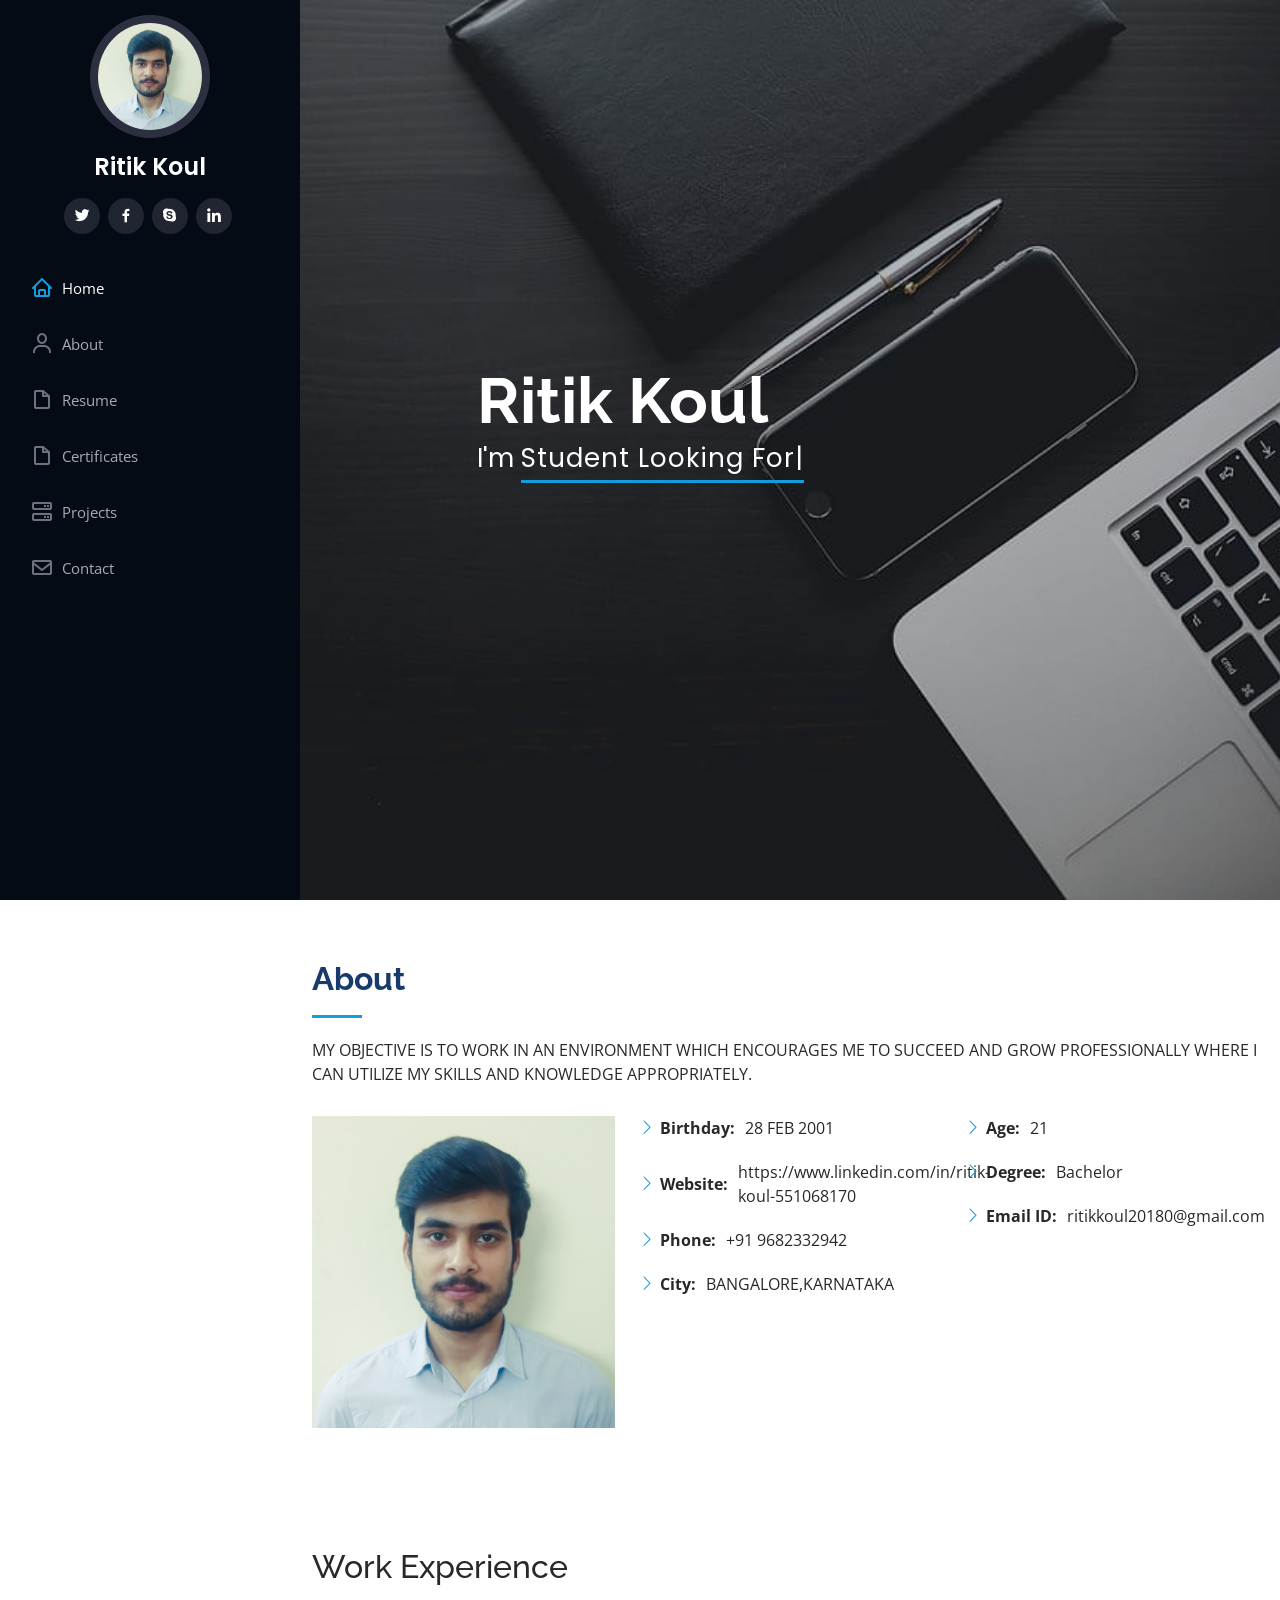
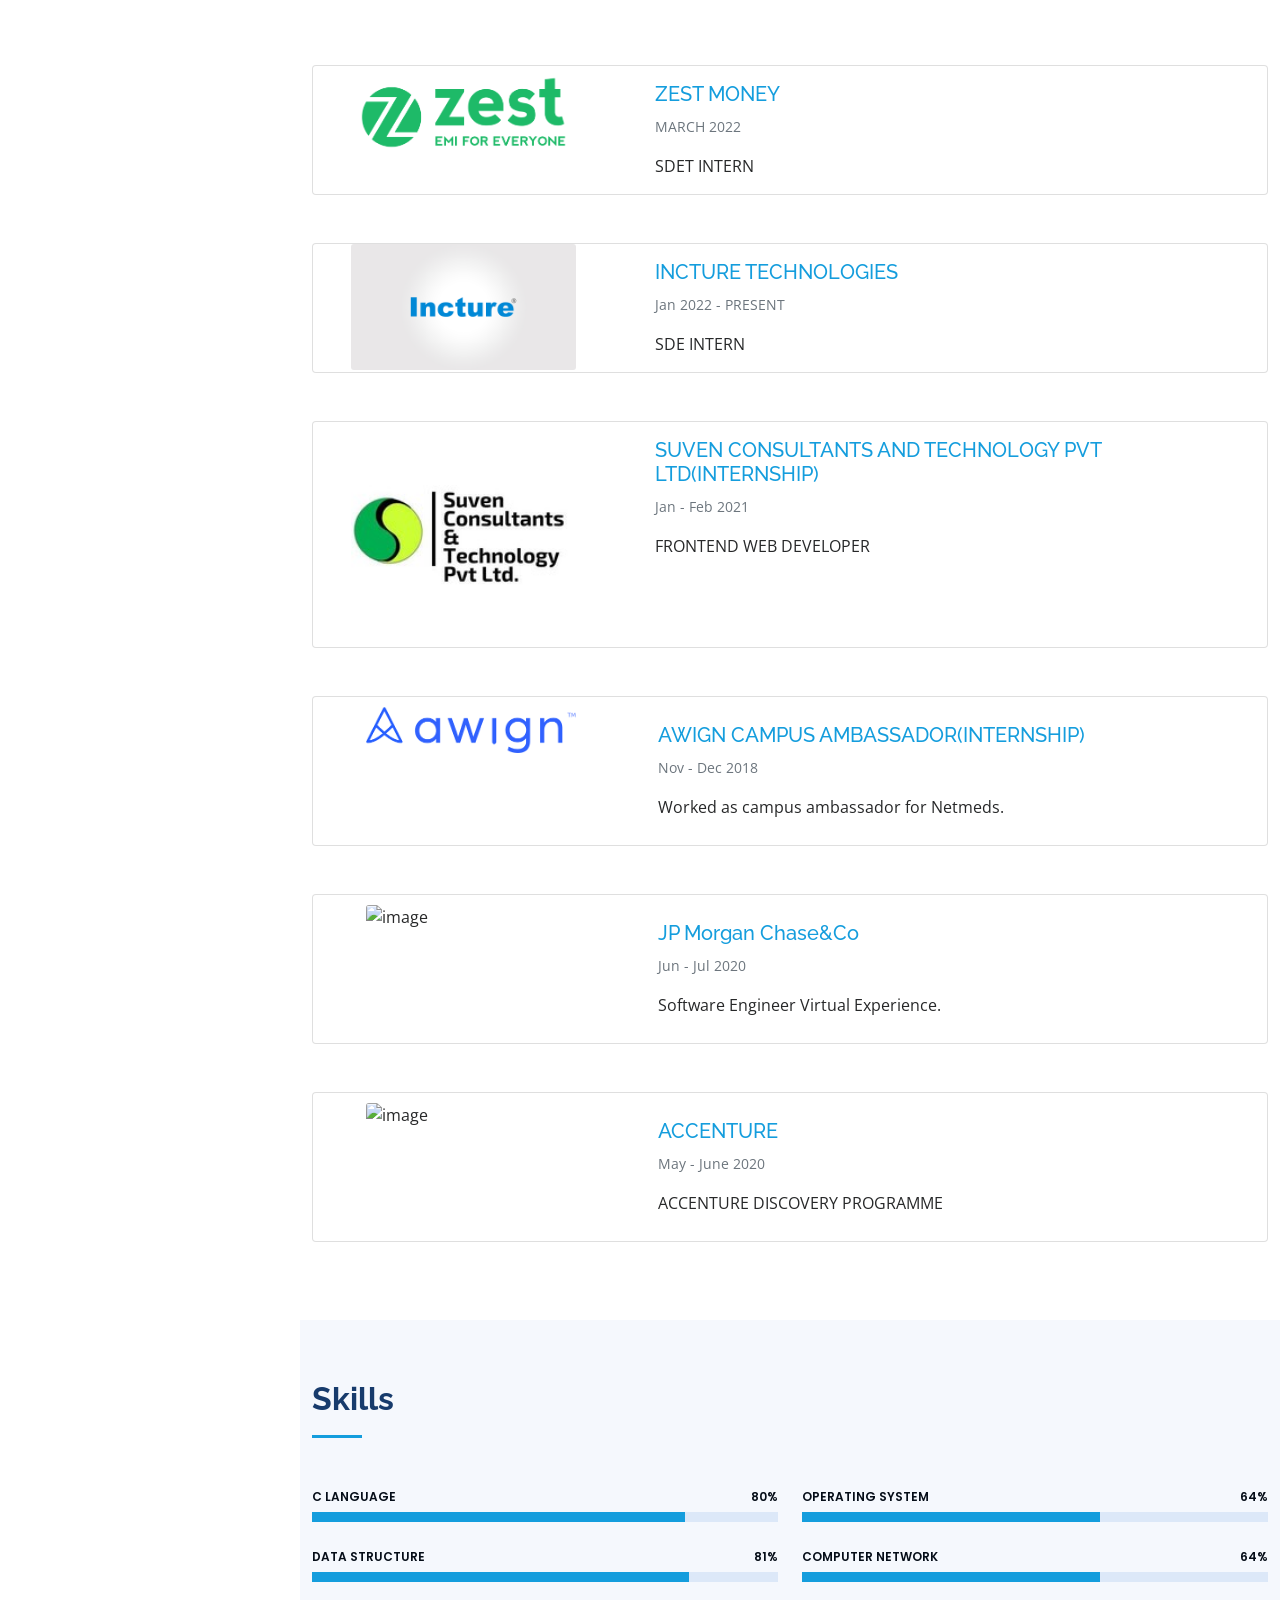
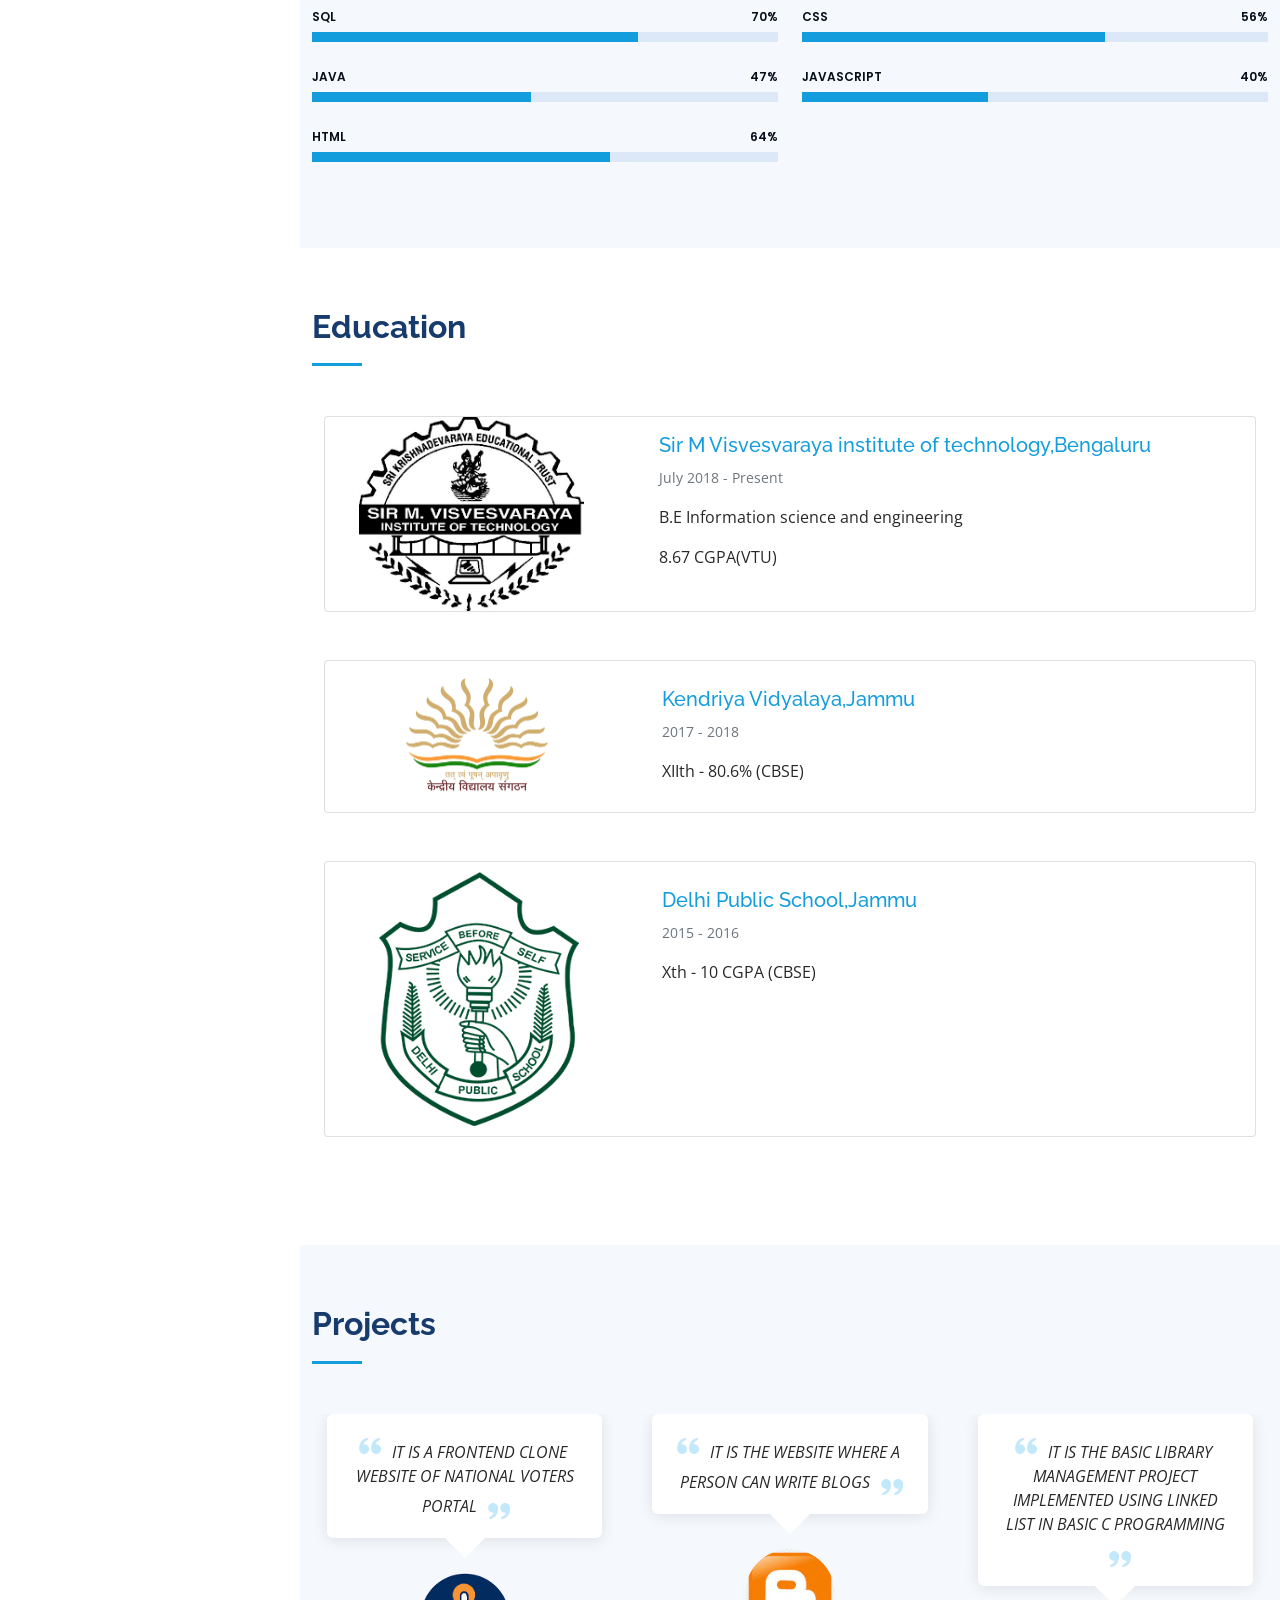
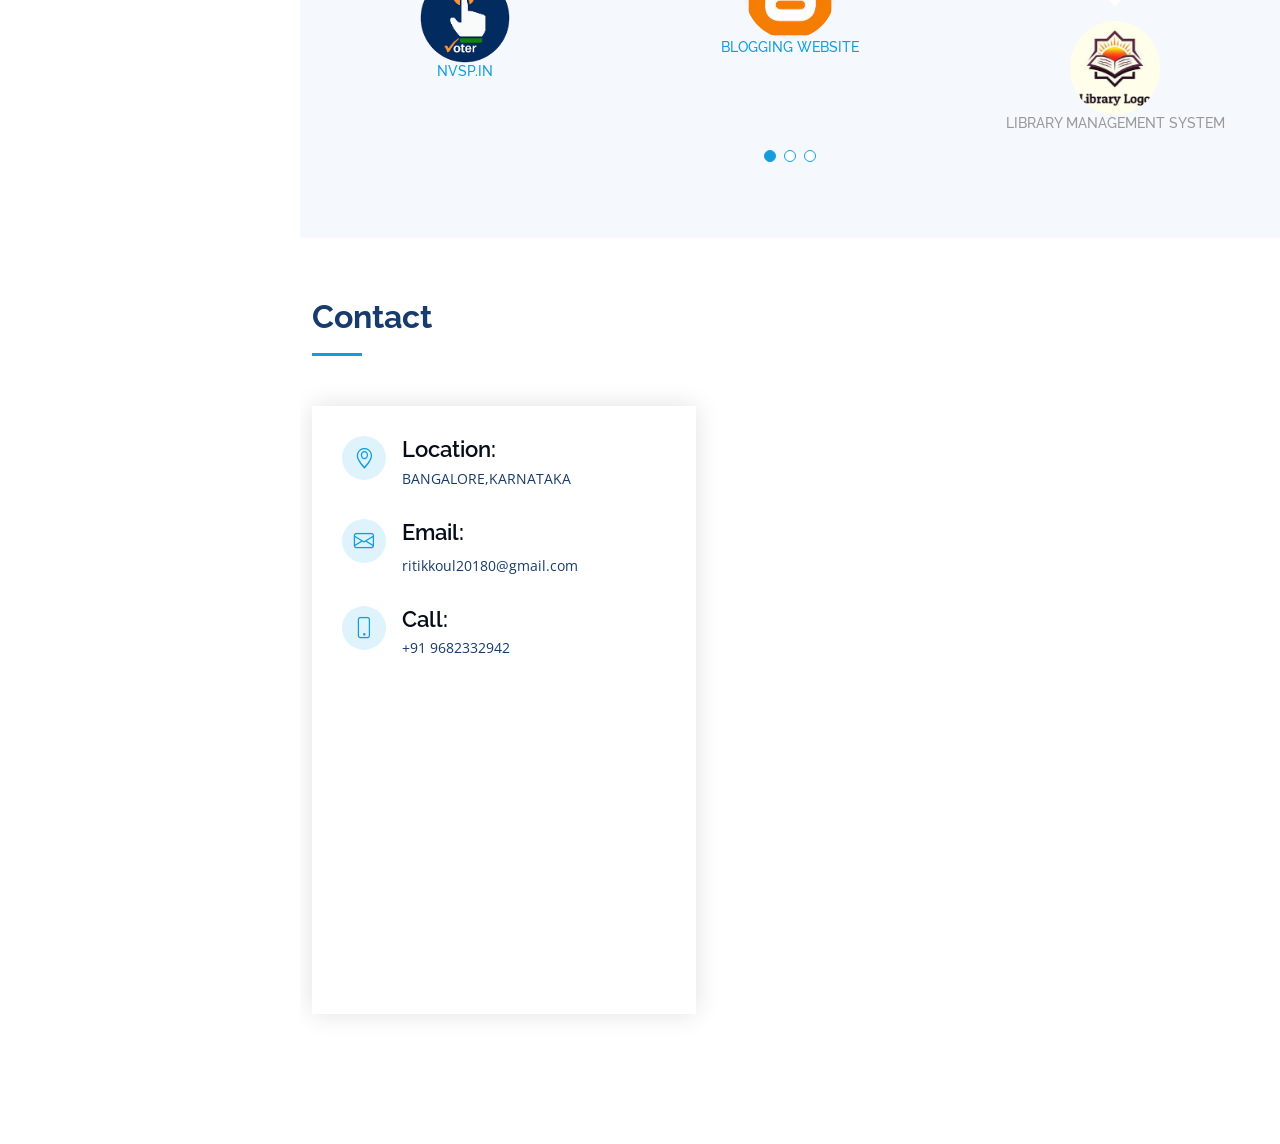
==== commit ef947739: "Update index.html" ====
--- a/index.html
+++ b/index.html
@@ -110,7 +110,7 @@
               </div>
               <div class="col-lg-6">
                 <ul>
-                  <li><i class="bi bi-chevron-right"></i> <strong>Age:</strong> <span>20</span></li>
+                  <li><i class="bi bi-chevron-right"></i> <strong>Age:</strong> <span>21</span></li>
                   <li><i class="bi bi-chevron-right"></i> <strong>Degree:</strong> <span>Bachelor</span></li>
                   <li><i class="bi bi-chevron-right"></i> <strong>Email ID:</strong> <span>ritikkoul20180@gmail.com</span></li>
 
@@ -238,7 +238,7 @@
               <div class="card project-card" style="padding: 10px;">
                 <div class="row no-gutters">
                   <div class="col-lg-4 card-img-holder">
-                    <img src="assets/img/internsherpa.png" class="card-img" style="
+                    <img src="assets/img/jp.png" class="card-img" style="
                           max-width: 210px;
                           display: block;
                           margin: auto auto;
@@ -254,6 +254,34 @@
                       </p>
                       <p class="card-text">
                         Software Engineer Virtual Experience.
+                      </p>
+                    </div>
+                  </div>
+                </div>
+              </div>
+            </div>
+            
+            
+             <div class="col-md-12 mb-5">
+              <div class="card project-card" style="padding: 10px;">
+                <div class="row no-gutters">
+                  <div class="col-lg-4 card-img-holder">
+                    <img src="assets/img/accenture.png" class="card-img" style="
+                          max-width: 210px;
+                          display: block;
+                          margin: auto auto;
+                        " alt="image">
+                  </div>
+                  <div class="col-lg-8">
+                    <div class="card-body">
+                      <h5 class="card-title">
+                        <a target="_blank" href="https://insidesherpa.s3.amazonaws.com/completion-certificates/Accenture/MD2p8dDih7zoQ9KRC_Accenture_jfiTBQxvdAS4axbYe_completion_certificate.pdf " class="theme-link">ACCENTURE</a>
+                      </h5>
+                      <p class="card-text">
+                        <small class="text-muted">May - June 2020</small>
+                      </p>
+                      <p class="card-text">
+                       ACCENTURE DISCOVERY PROGRAMME
                       </p>
                     </div>
                   </div>
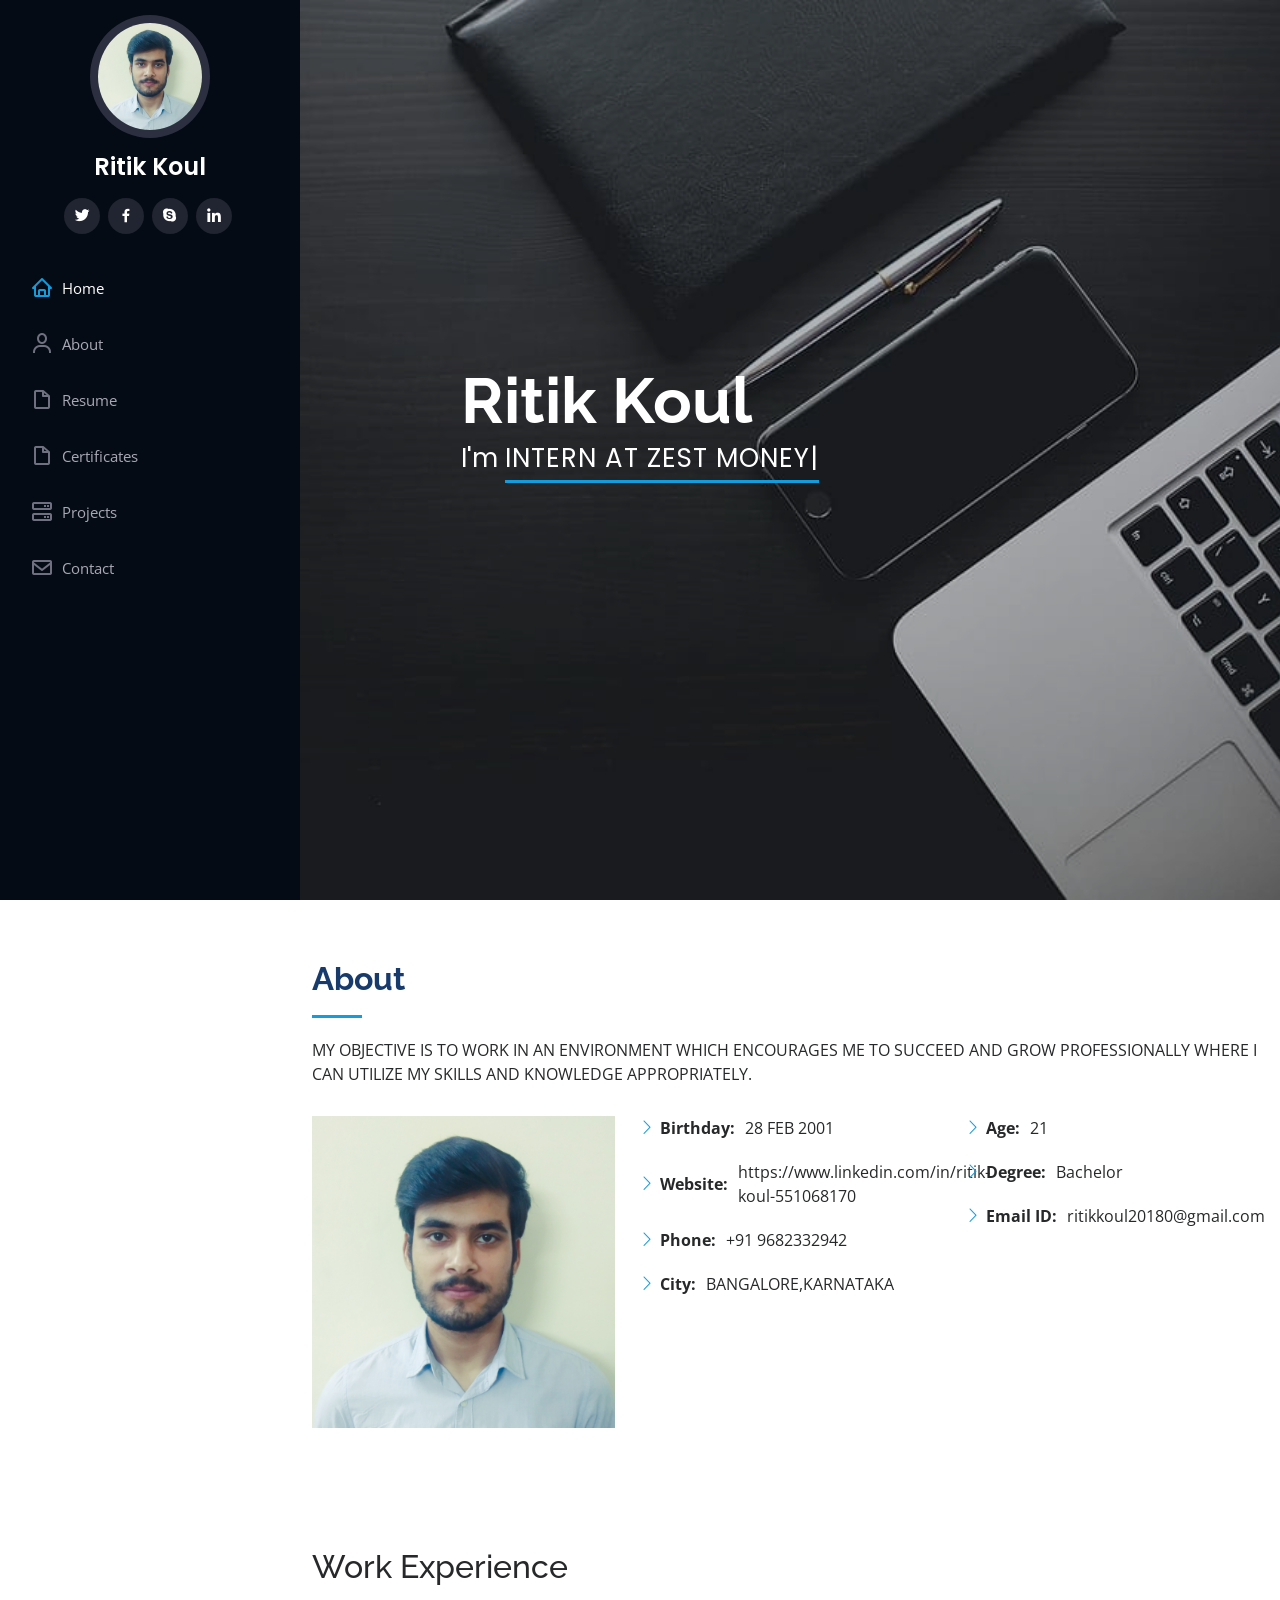
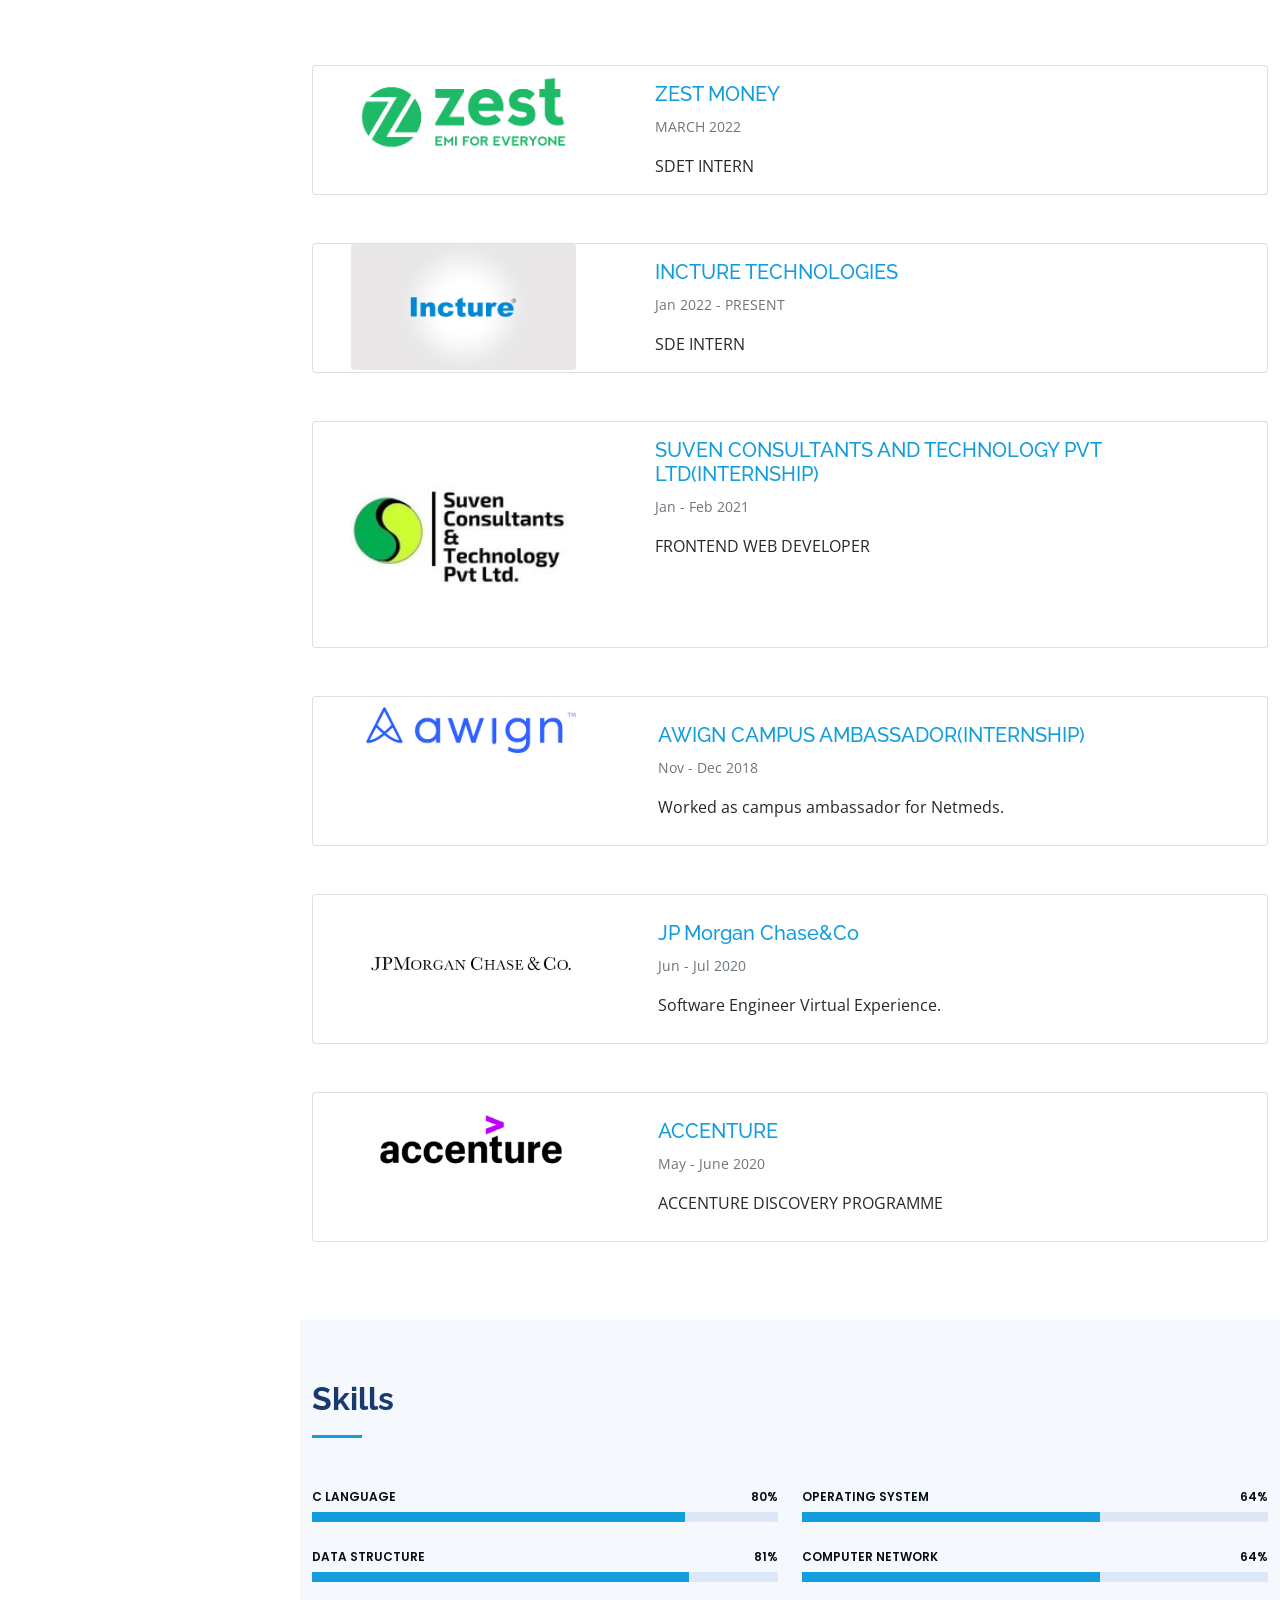
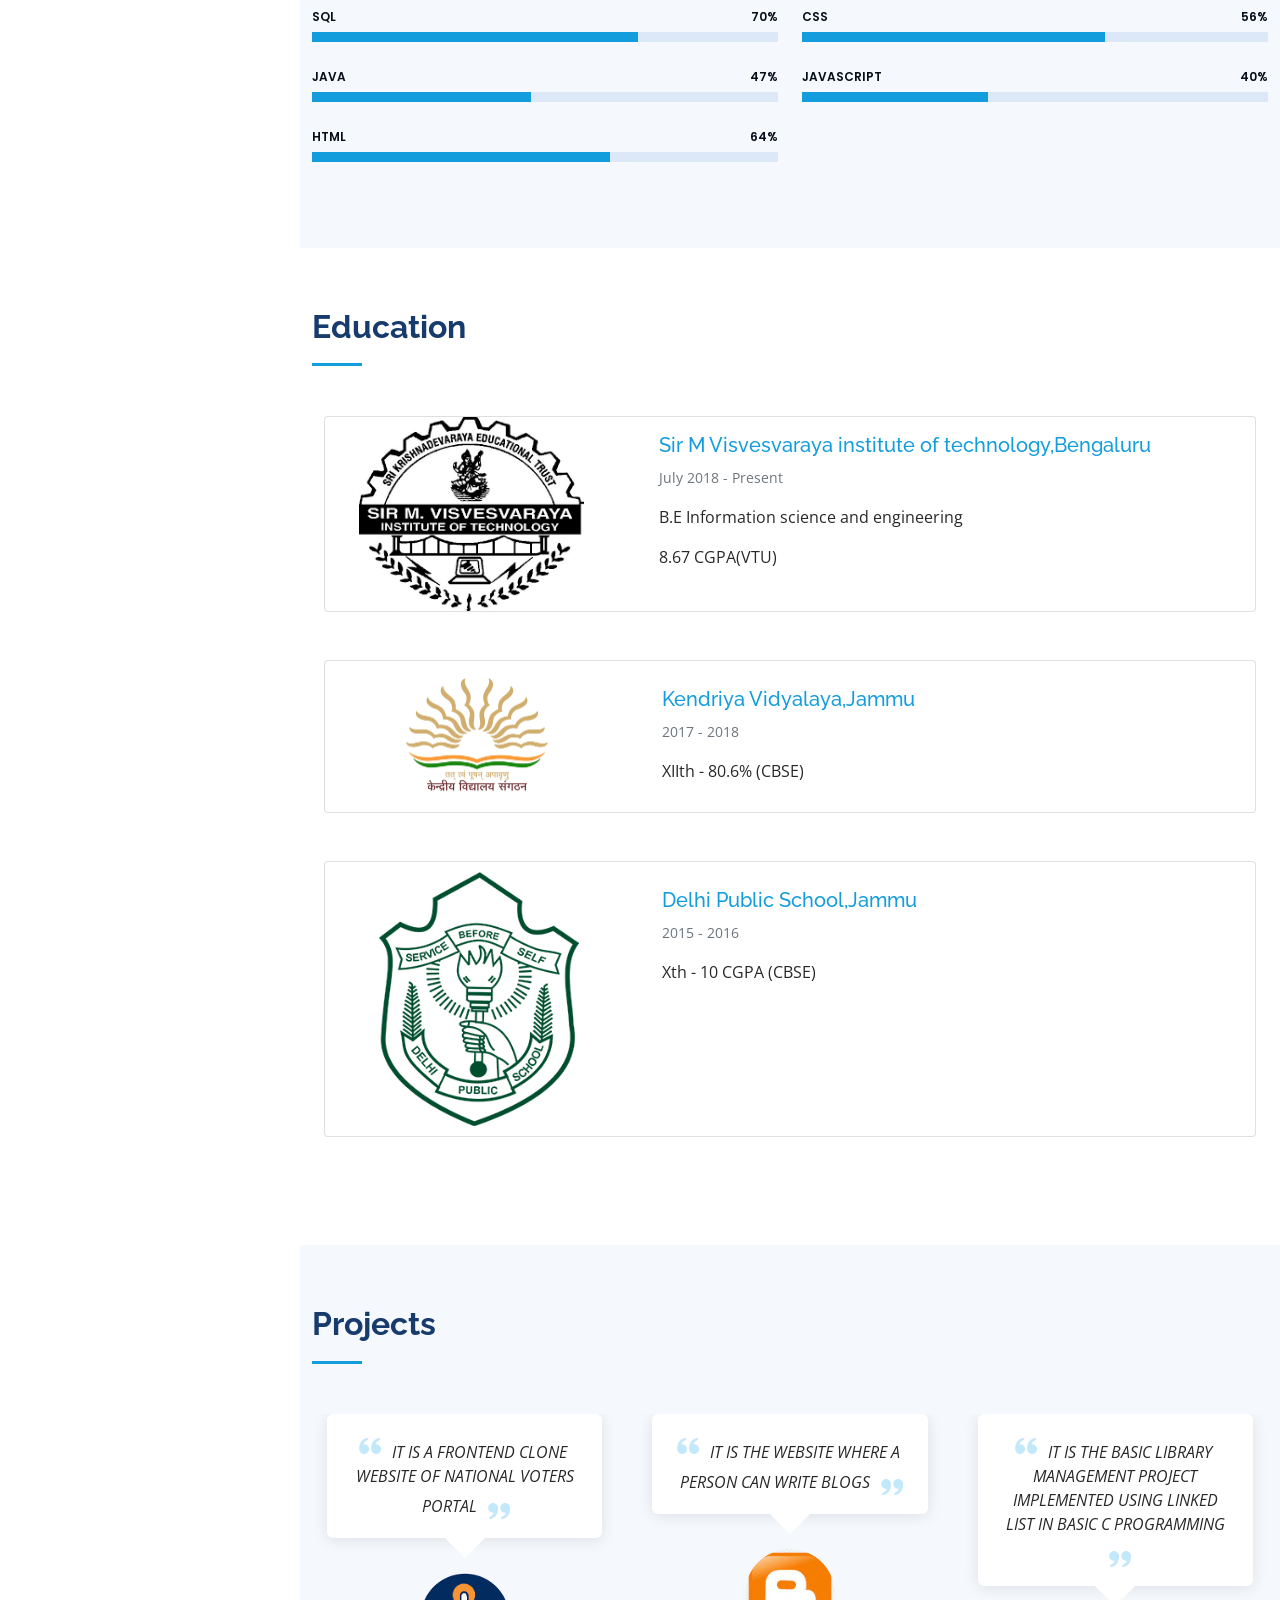
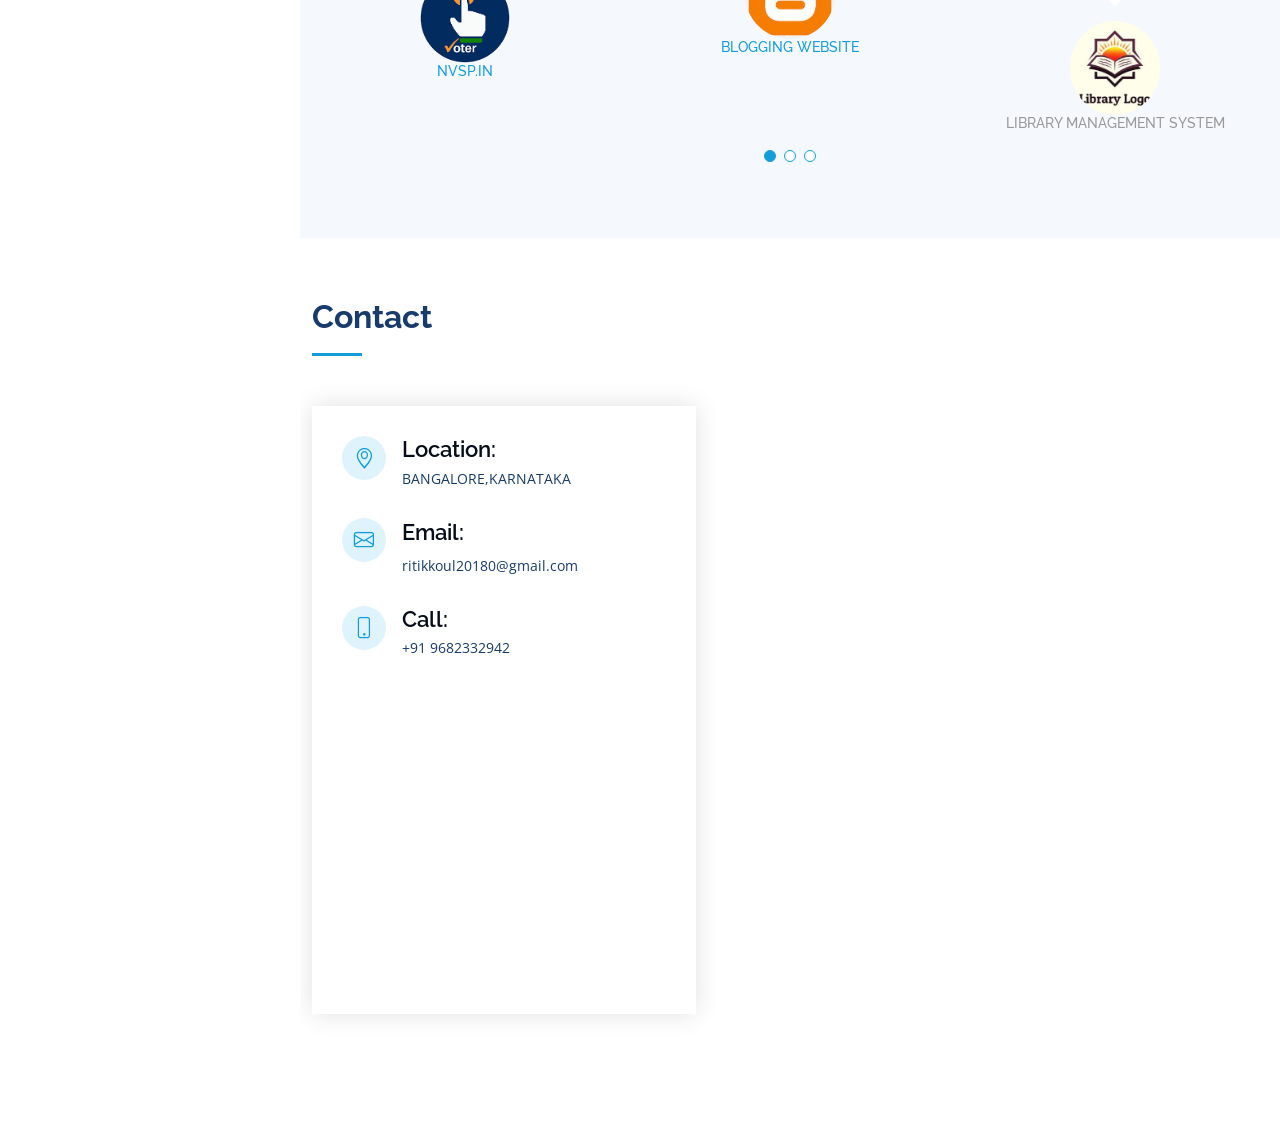
==== commit 787d7c7c: "Update index.html" ====
--- a/index.html
+++ b/index.html
@@ -73,7 +73,7 @@
   <section id="hero" class="d-flex flex-column justify-content-center align-items-center">
     <div class="hero-container" data-aos="fade-in">
       <h1>Ritik Koul</h1>
-      <p>I'm <span class="typed" data-typed-items="Student Looking For A Job"></span></p>
+      <p>I'm <span class="typed" data-typed-items="INTERN AT ZEST MONEY"></span></p>
     </div>
   </section><!-- End Hero -->
 
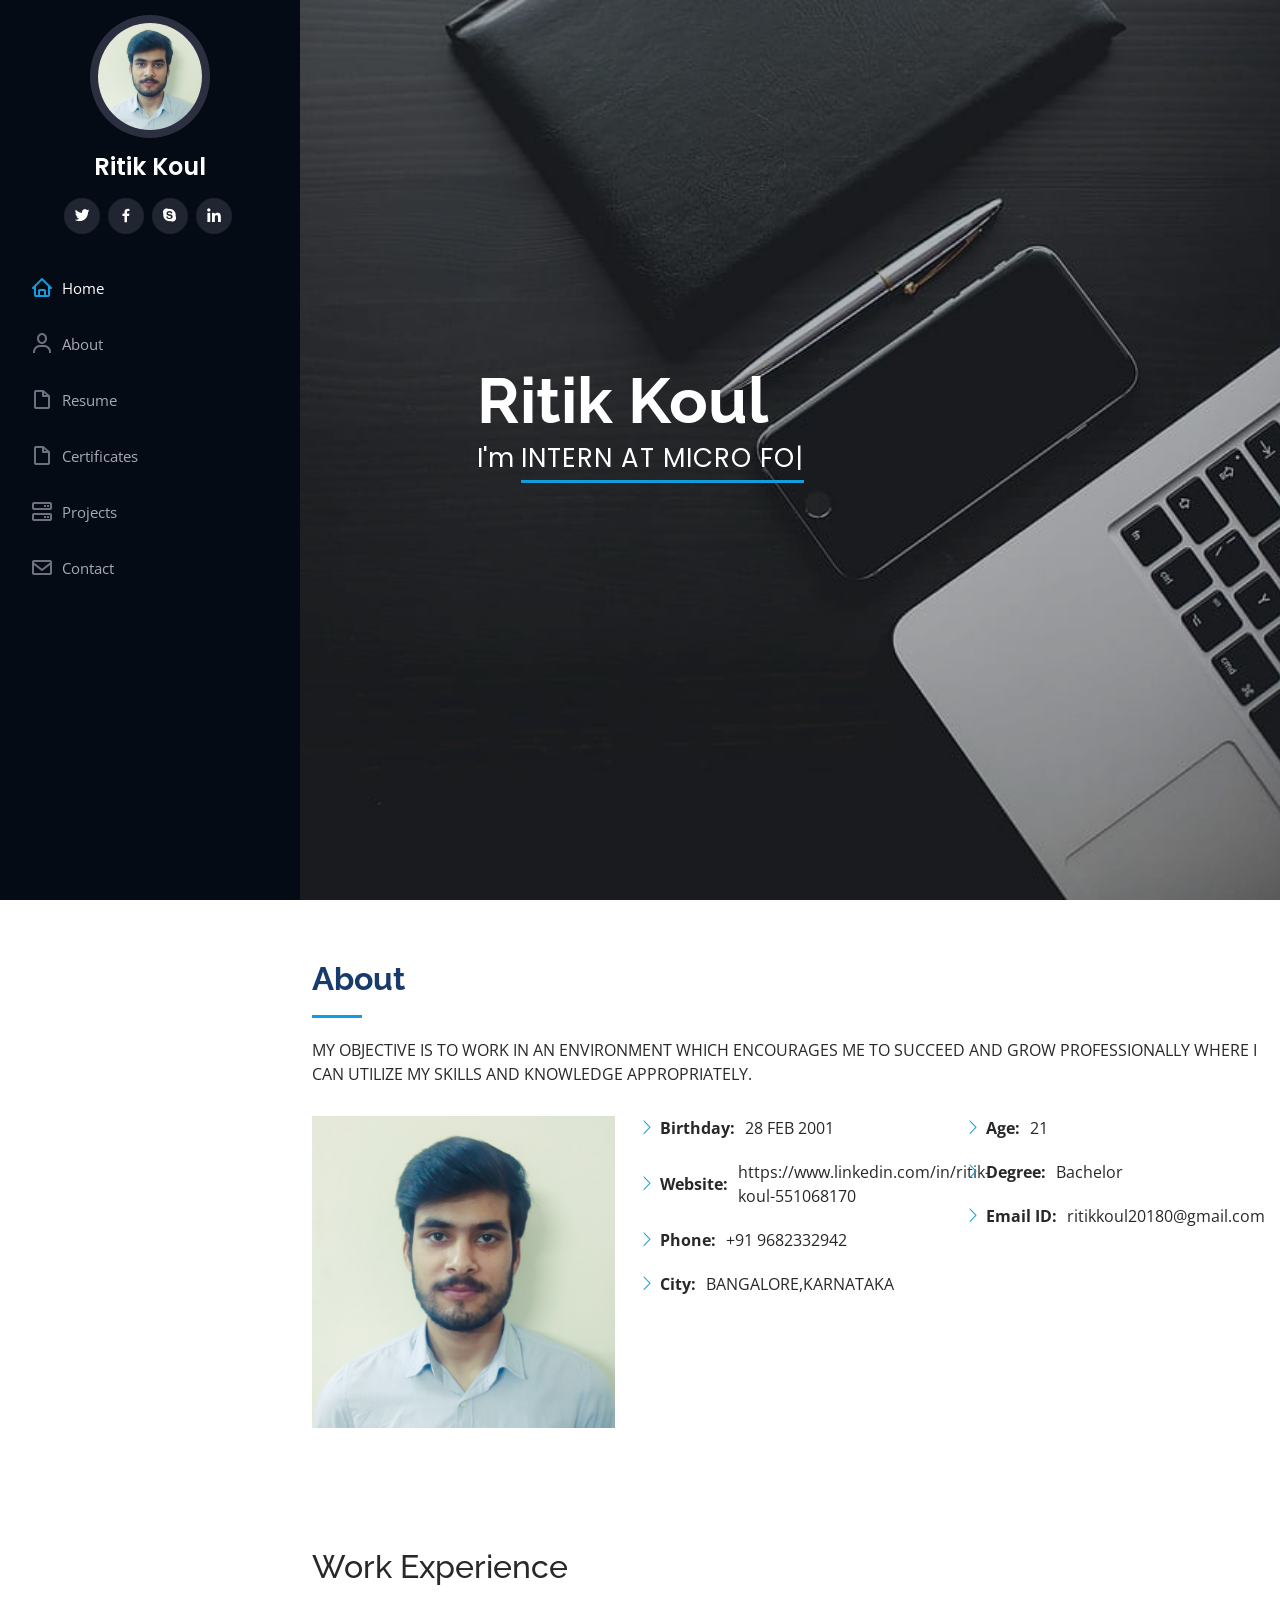
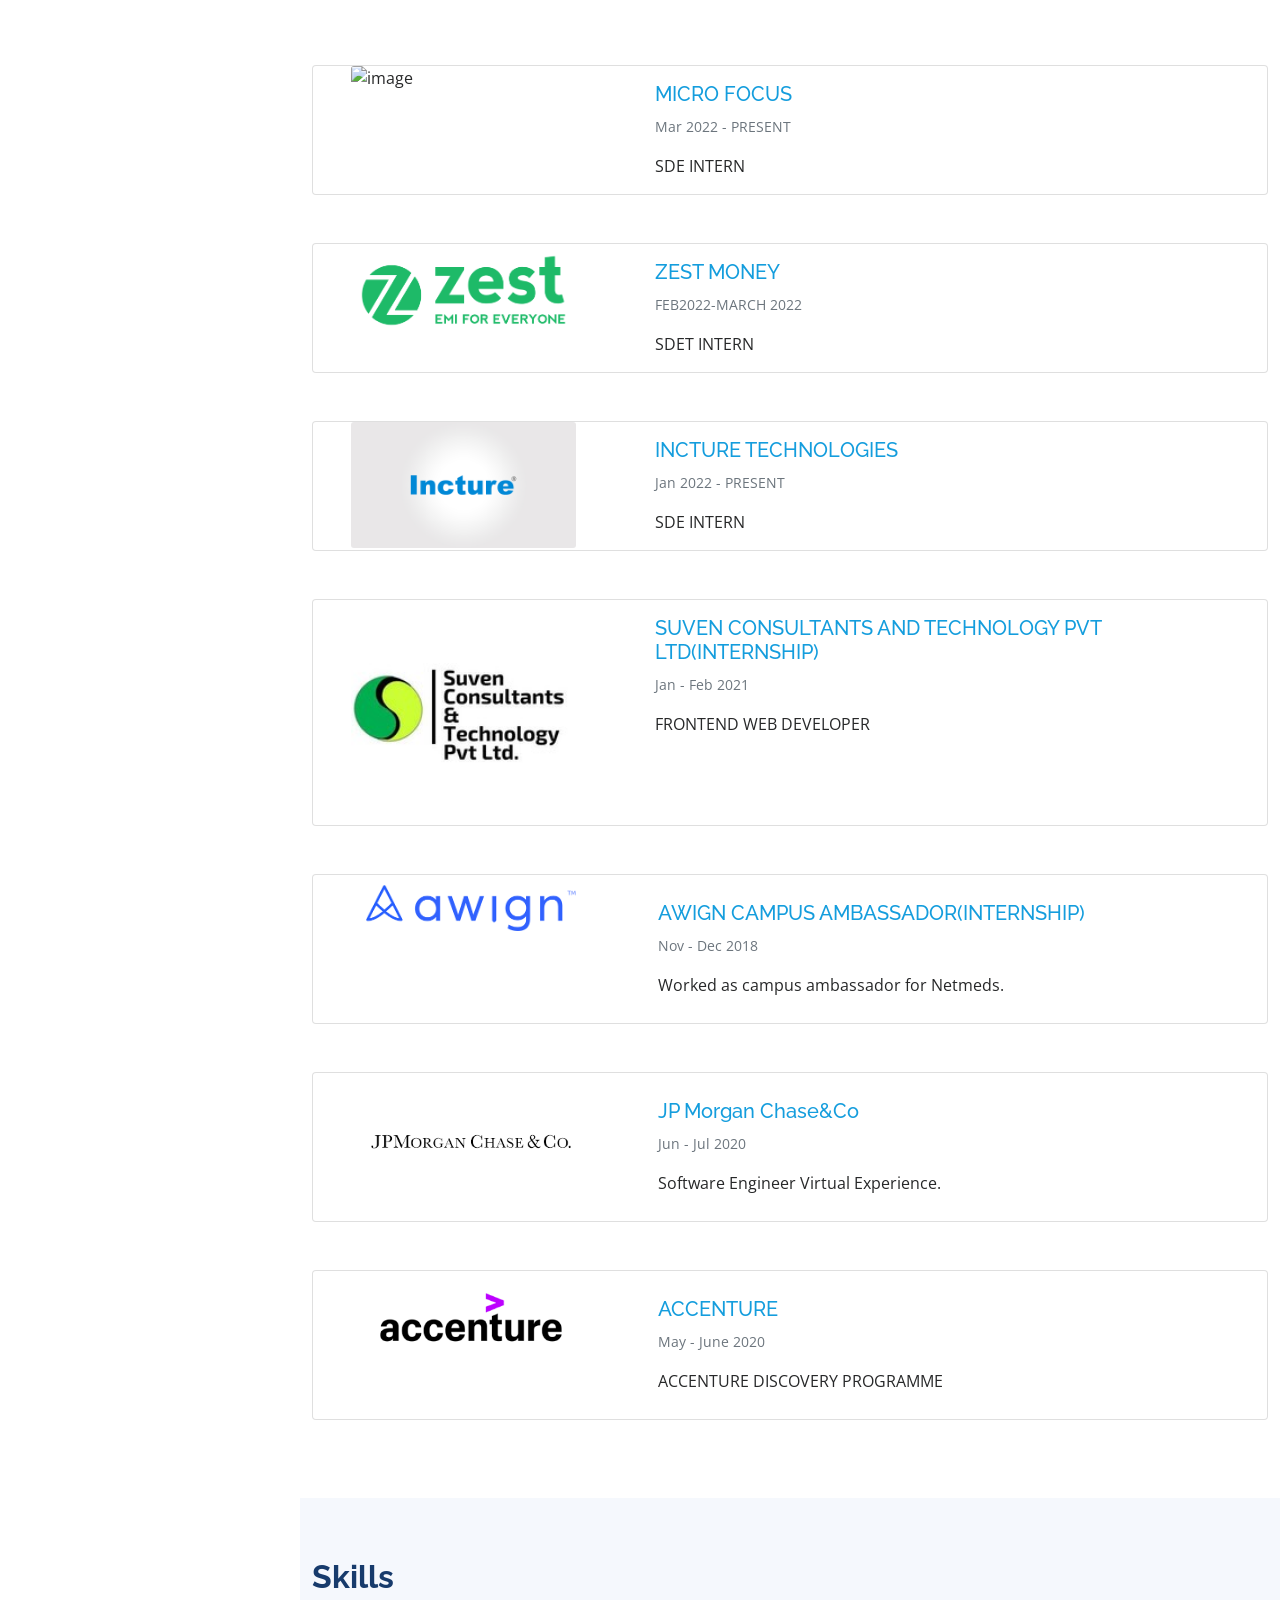
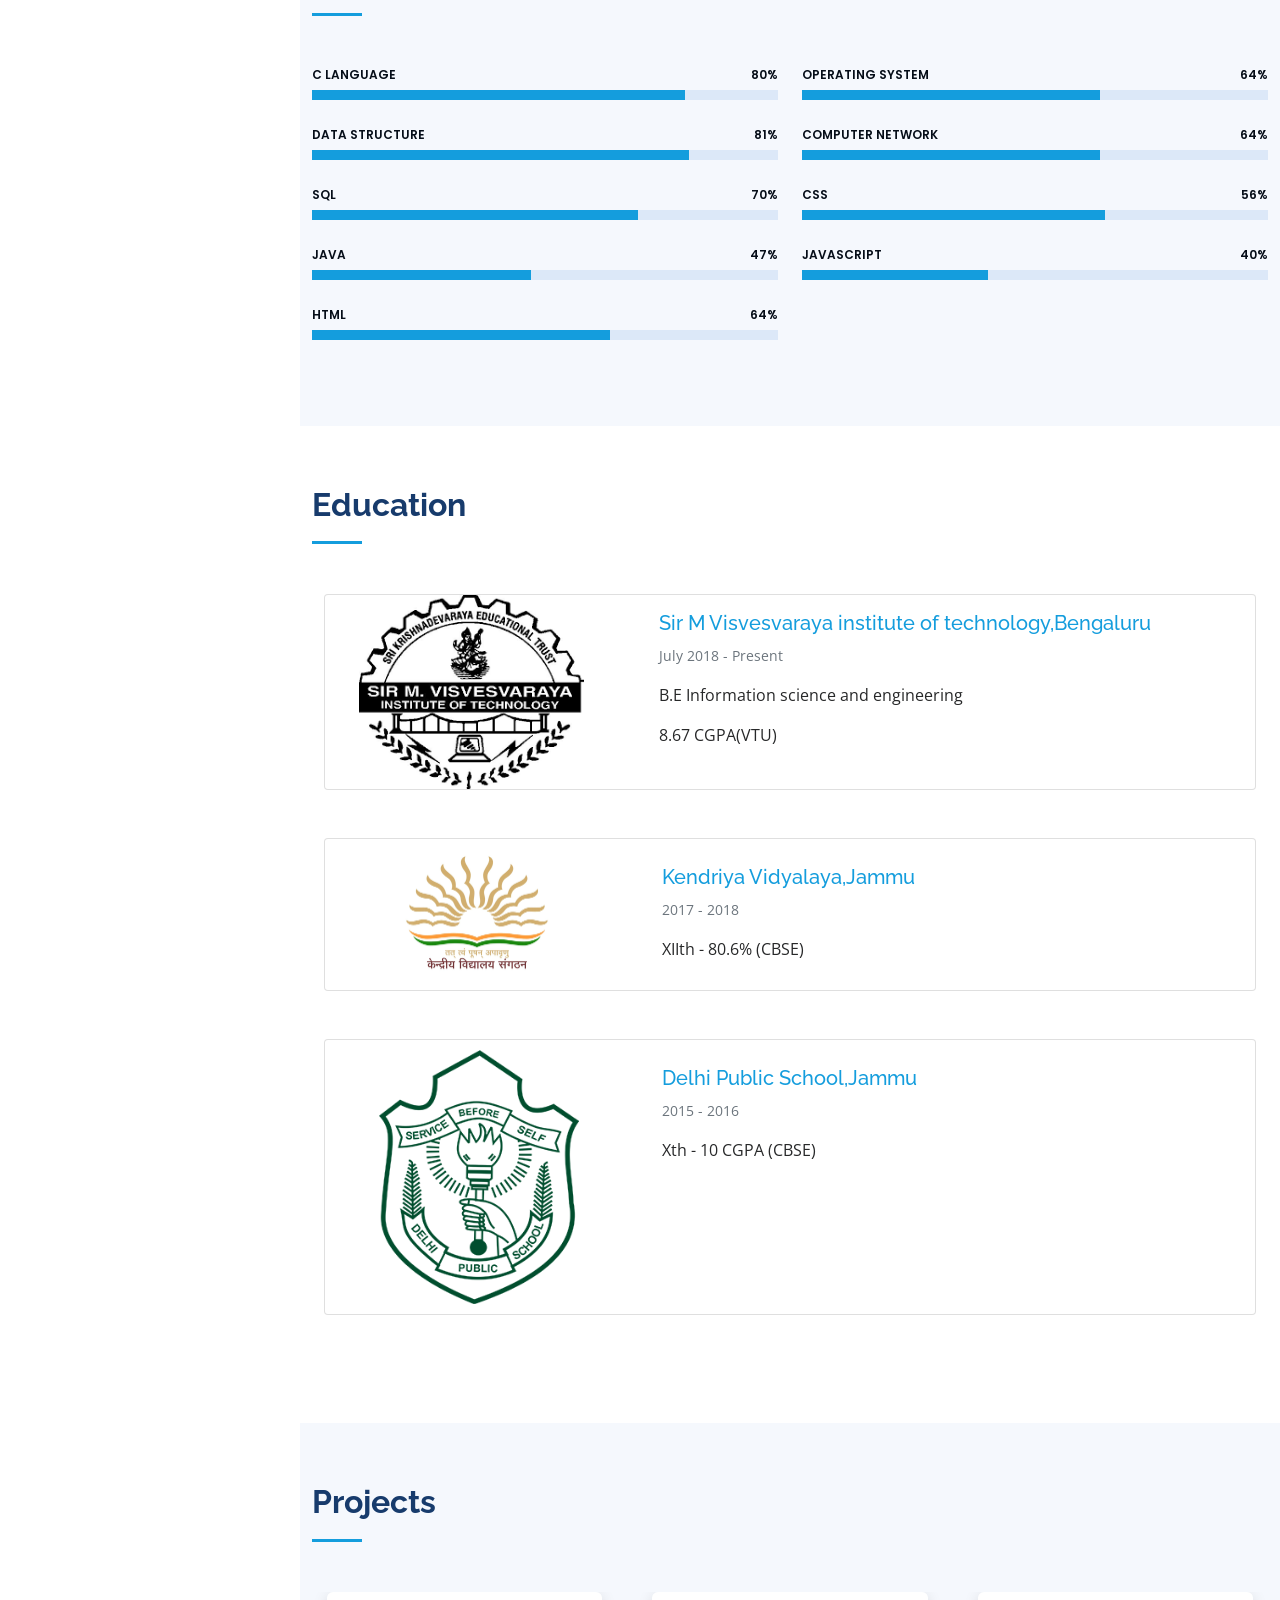
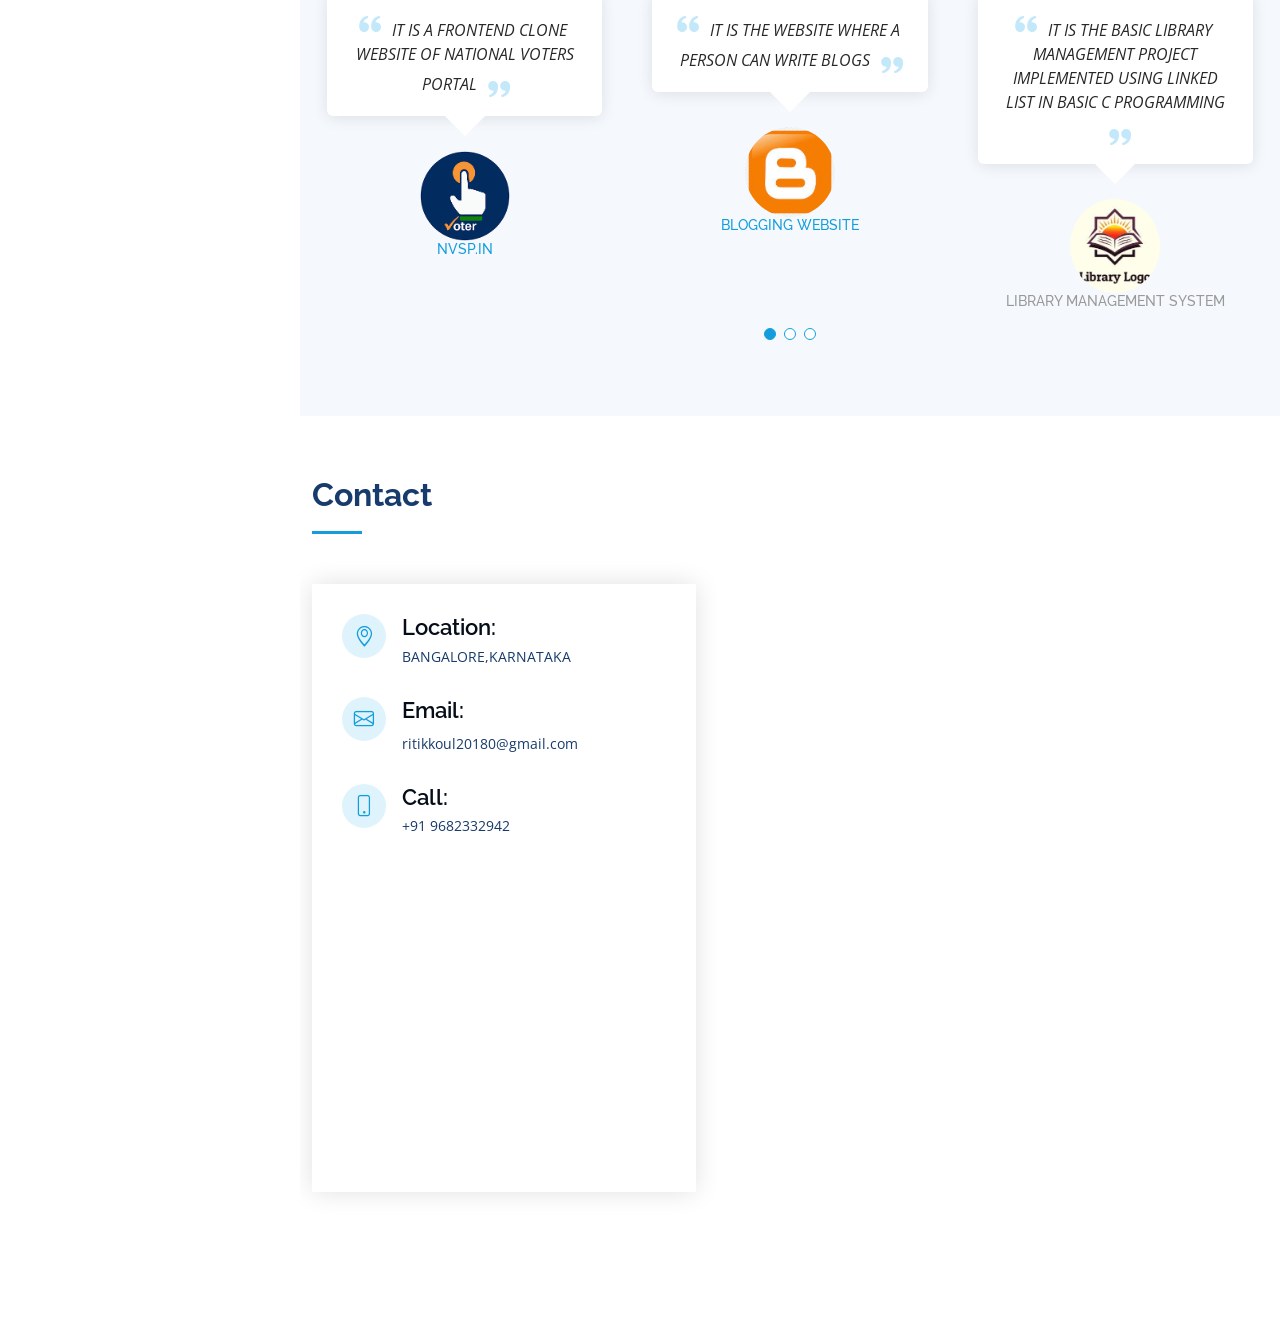
==== commit 278e9587: "Update index.html" ====
--- a/index.html
+++ b/index.html
@@ -73,7 +73,7 @@
   <section id="hero" class="d-flex flex-column justify-content-center align-items-center">
     <div class="hero-container" data-aos="fade-in">
       <h1>Ritik Koul</h1>
-      <p>I'm <span class="typed" data-typed-items="INTERN AT ZEST MONEY"></span></p>
+      <p>I'm <span class="typed" data-typed-items="INTERN AT MICRO FOCUS"></span></p>
     </div>
   </section><!-- End Hero -->
 
@@ -129,6 +129,38 @@
       <div class="container">
           <h2 class="section-title font-weight-bold mb-5">Work Experience</h2>
           <div class="row">
+            
+            
+            
+            
+             <div class="col-md-12 mb-5">
+              <div class="card project-card">
+                <div class="row no-gutters">
+                  <div class="col-lg-4 card-img-holder">
+                    <img src="assets/img/MICROFOCUS.png" class="card-img" style="
+                          max-width: 225px;
+                          display: block;
+                          margin: auto auto;
+                        " alt="image">
+                  </div>
+                  <div class="col-lg-8">
+                    <div class="card-body">
+                      <h5 class="card-title">
+                        <a target="_blank" title="Truminds" class="theme-link">MICRO FOCUS</a>
+                      </h5>
+                      <p class="card-text">
+                        <small class="text-muted">Mar 2022 - PRESENT</small>
+                      </p>
+                      <p class="card-text">SDE INTERN</p>
+                    </div>
+                  </div>
+                </div>
+              </div>
+            </div>
+            
+            
+            
+            
 
             <div class="col-md-12 mb-5">
               <div class="card project-card">
@@ -146,7 +178,7 @@
 <a target="_blank" title="Truminds" class="theme-link">ZEST MONEY</a>
                       </h5>
                       <p class="card-text">
-                        <small class="text-muted">MARCH 2022</small>
+                        <small class="text-muted">FEB2022-MARCH 2022</small>
                       </p>
                       <p class="card-text">SDET INTERN</p>
                     </div>
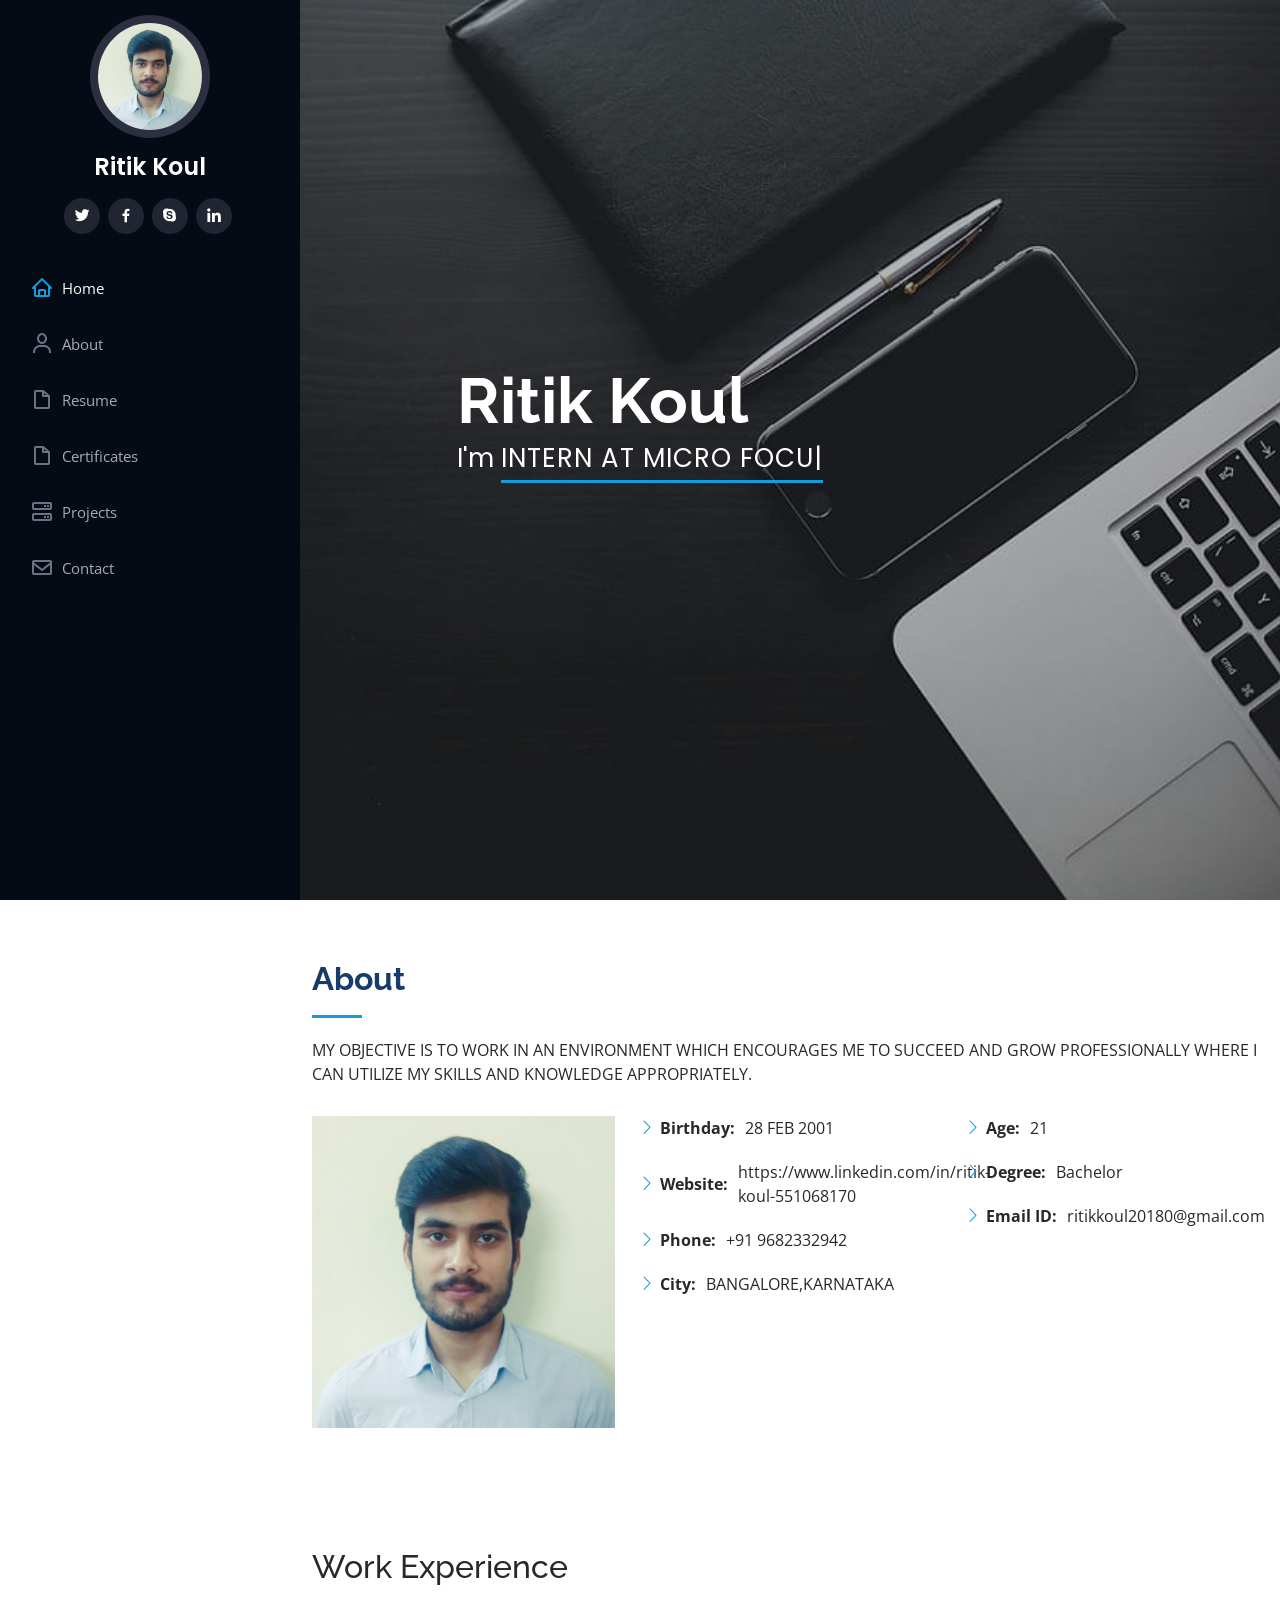
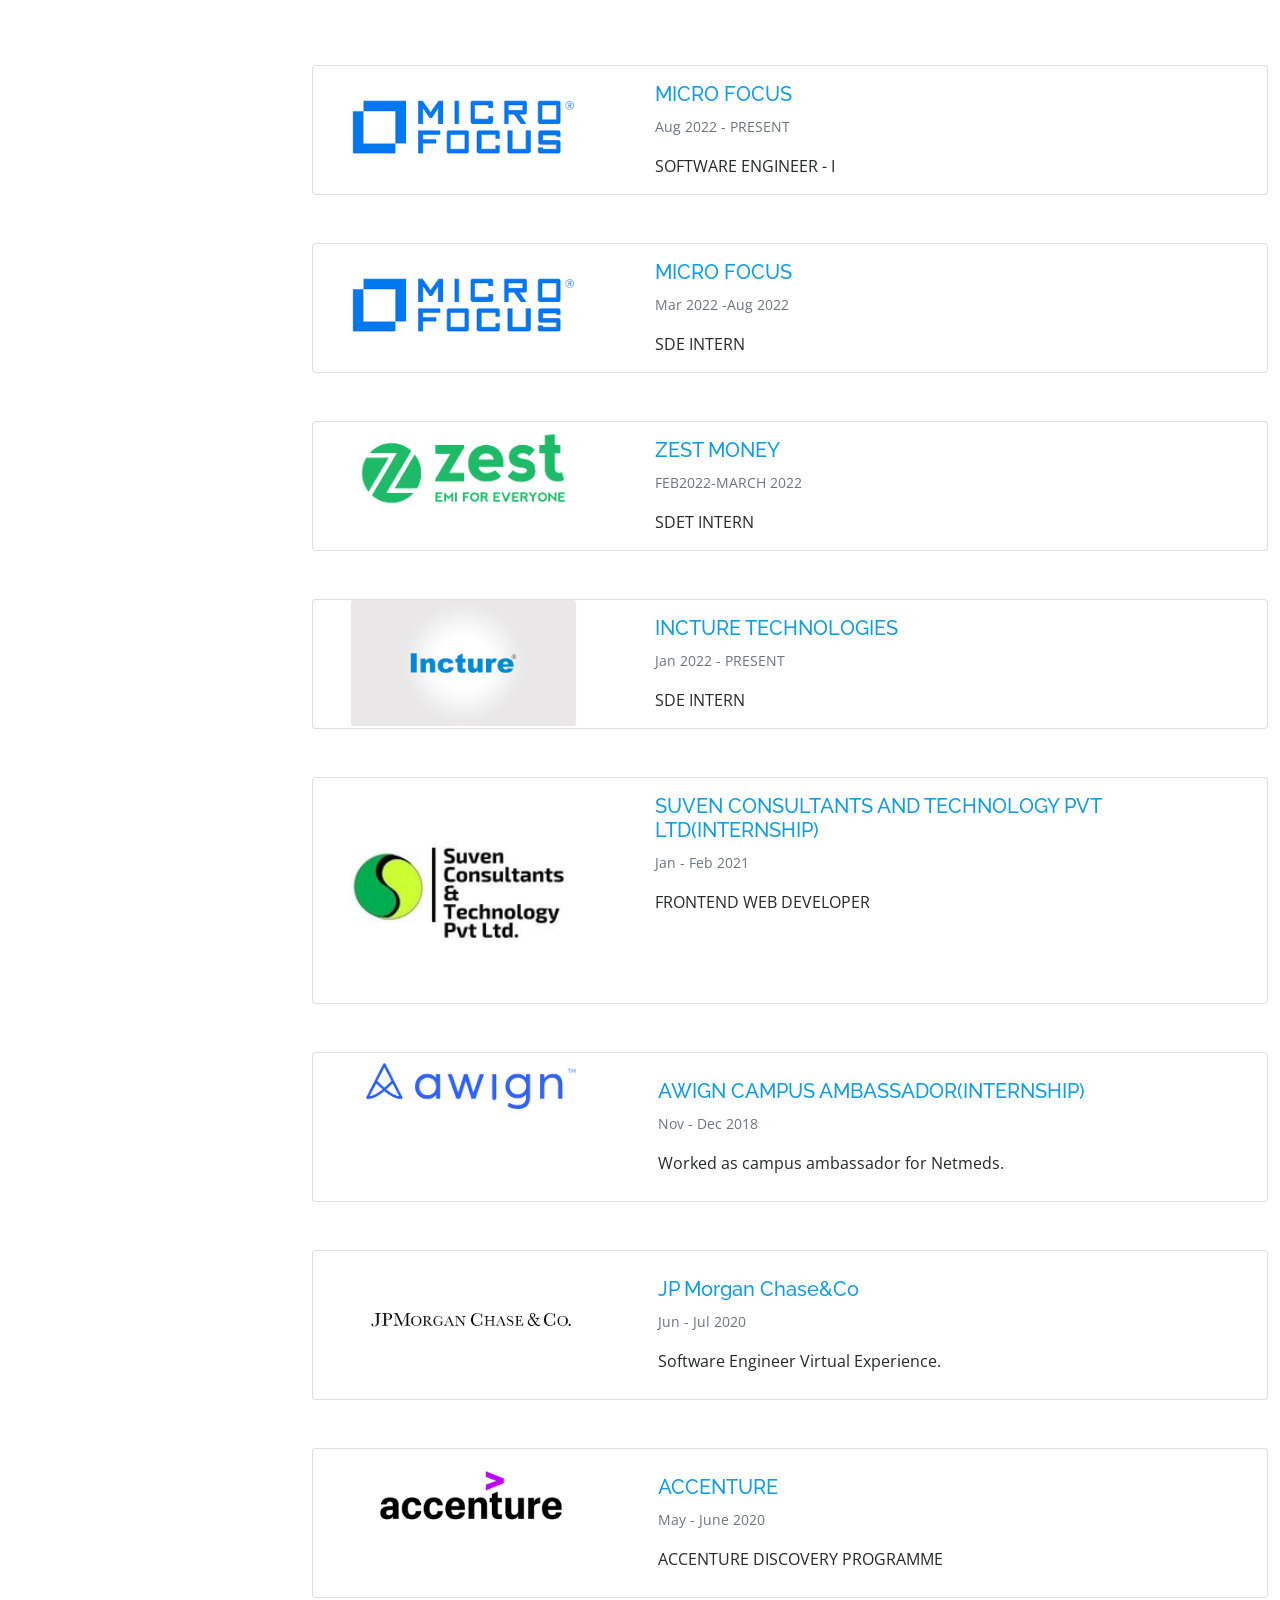
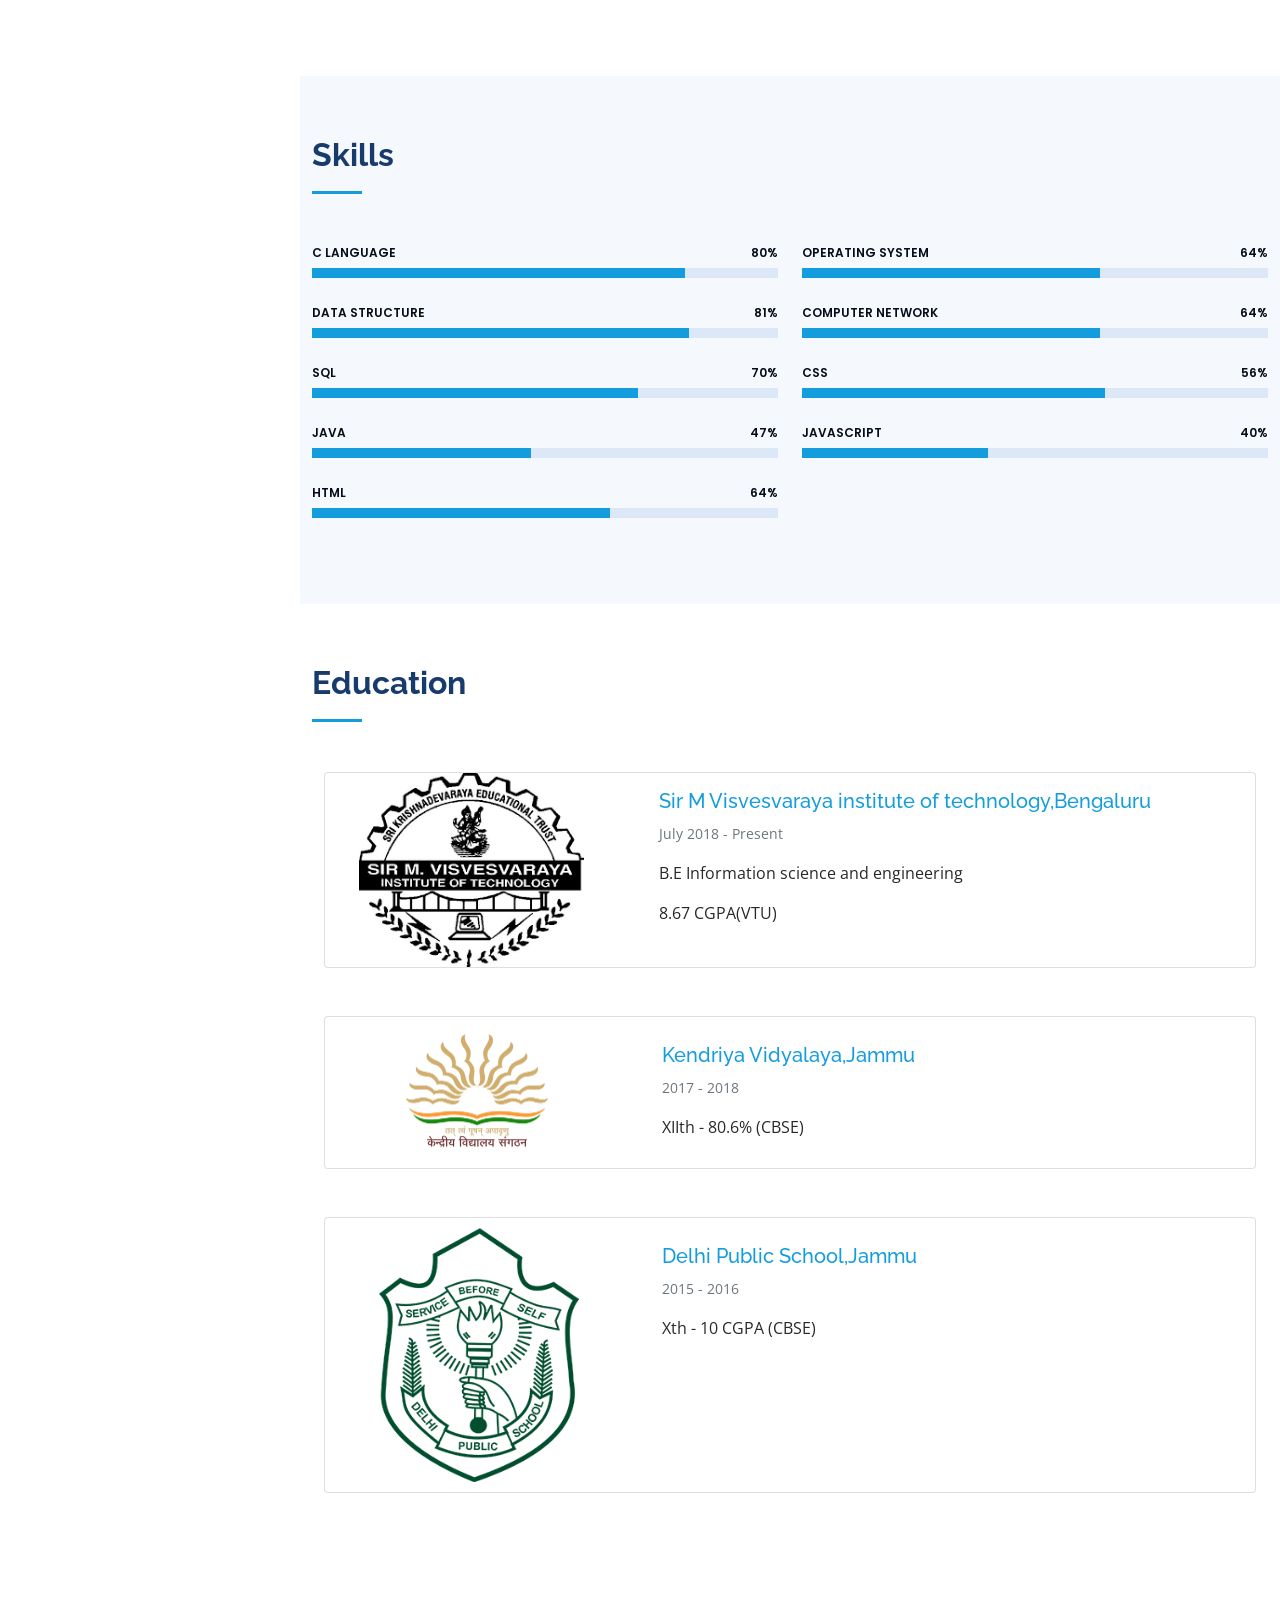
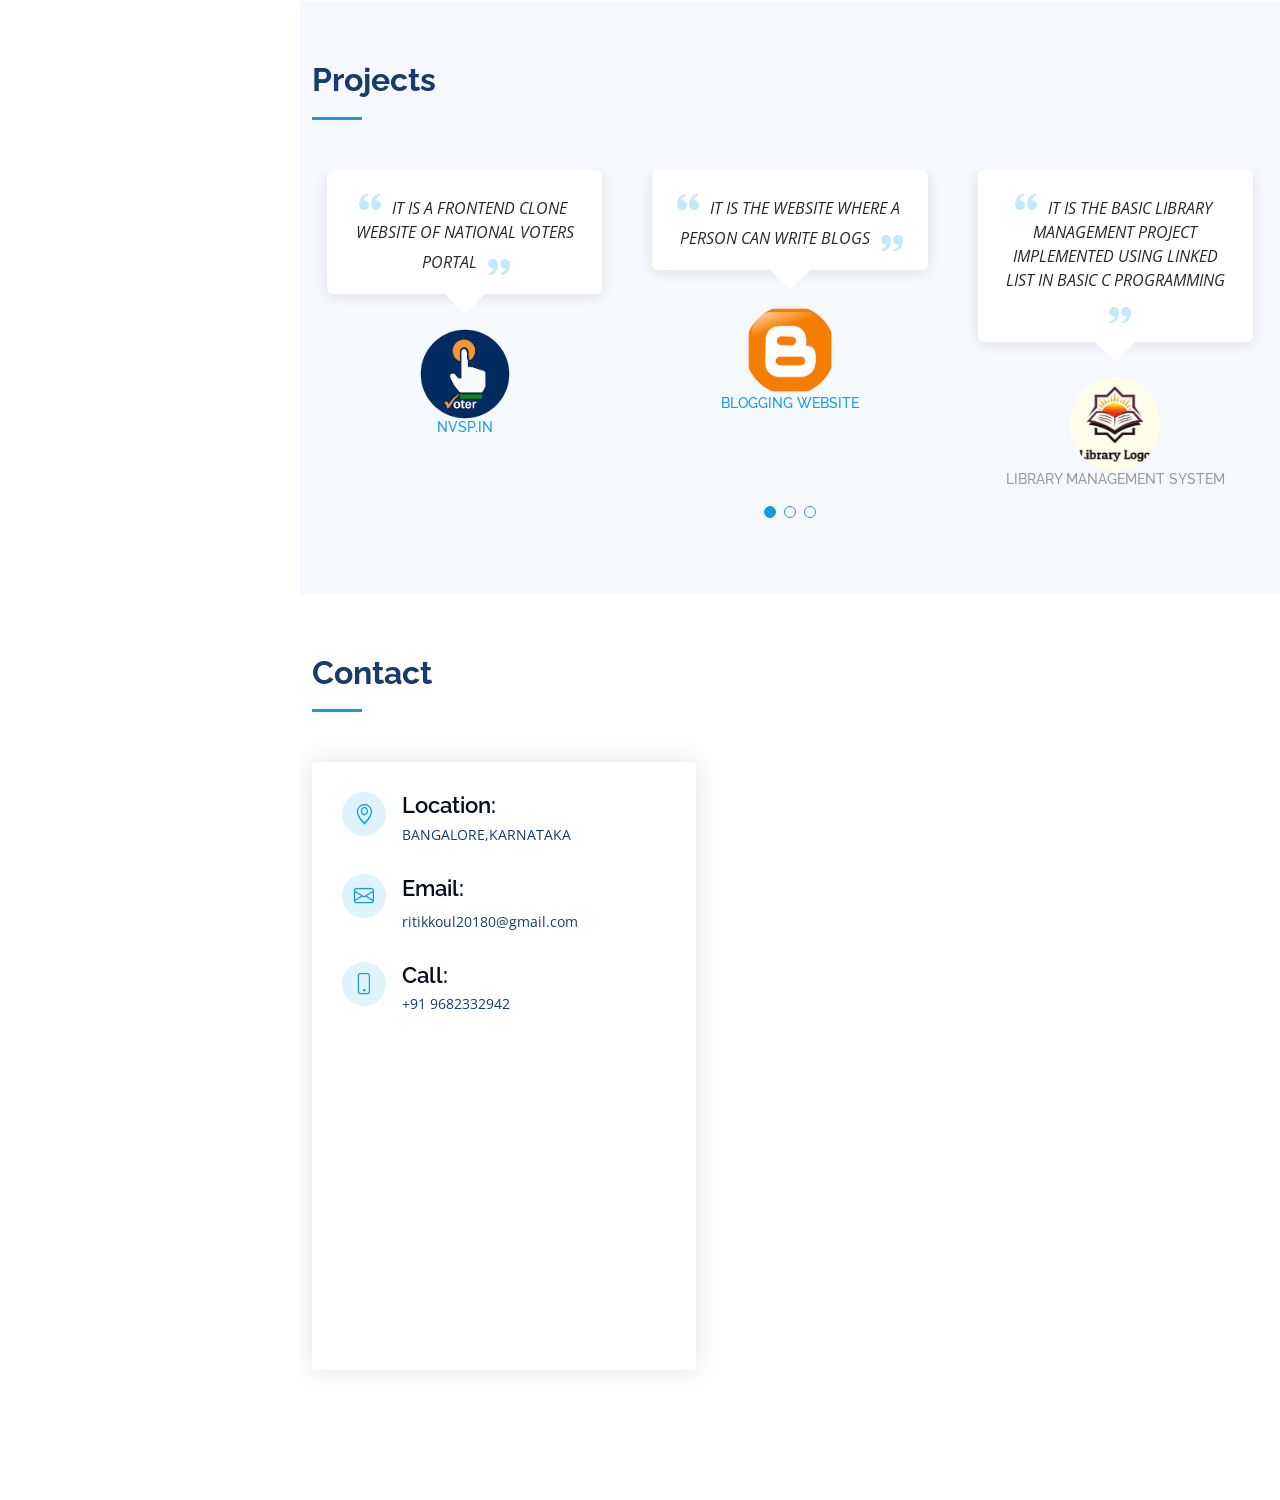
==== commit ffa3583f: "Update index.html" ====
--- a/index.html
+++ b/index.html
@@ -131,6 +131,30 @@
           <div class="row">
             
             
+              <div class="col-md-12 mb-5">
+              <div class="card project-card">
+                <div class="row no-gutters">
+                  <div class="col-lg-4 card-img-holder">
+                    <img src="assets/img/MICROFOCUS.png" class="card-img" style="
+                          max-width: 225px;
+                          display: block;
+                          margin: auto auto;
+                        " alt="image">
+                  </div>
+                  <div class="col-lg-8">
+                    <div class="card-body">
+                      <h5 class="card-title">
+                        <a target="_blank" title="Truminds" class="theme-link">MICRO FOCUS</a>
+                      </h5>
+                      <p class="card-text">
+                        <small class="text-muted">Aug 2022 - PRESENT </small>
+                      </p>
+                      <p class="card-text"> SOFTWARE ENGINEER - I</p>
+                    </div>
+                  </div>
+                </div>
+              </div>
+            </div>
             
             
              <div class="col-md-12 mb-5">
@@ -149,7 +173,7 @@
                         <a target="_blank" title="Truminds" class="theme-link">MICRO FOCUS</a>
                       </h5>
                       <p class="card-text">
-                        <small class="text-muted">Mar 2022 - PRESENT</small>
+                        <small class="text-muted">Mar 2022 -Aug 2022</small>
                       </p>
                       <p class="card-text">SDE INTERN</p>
                     </div>
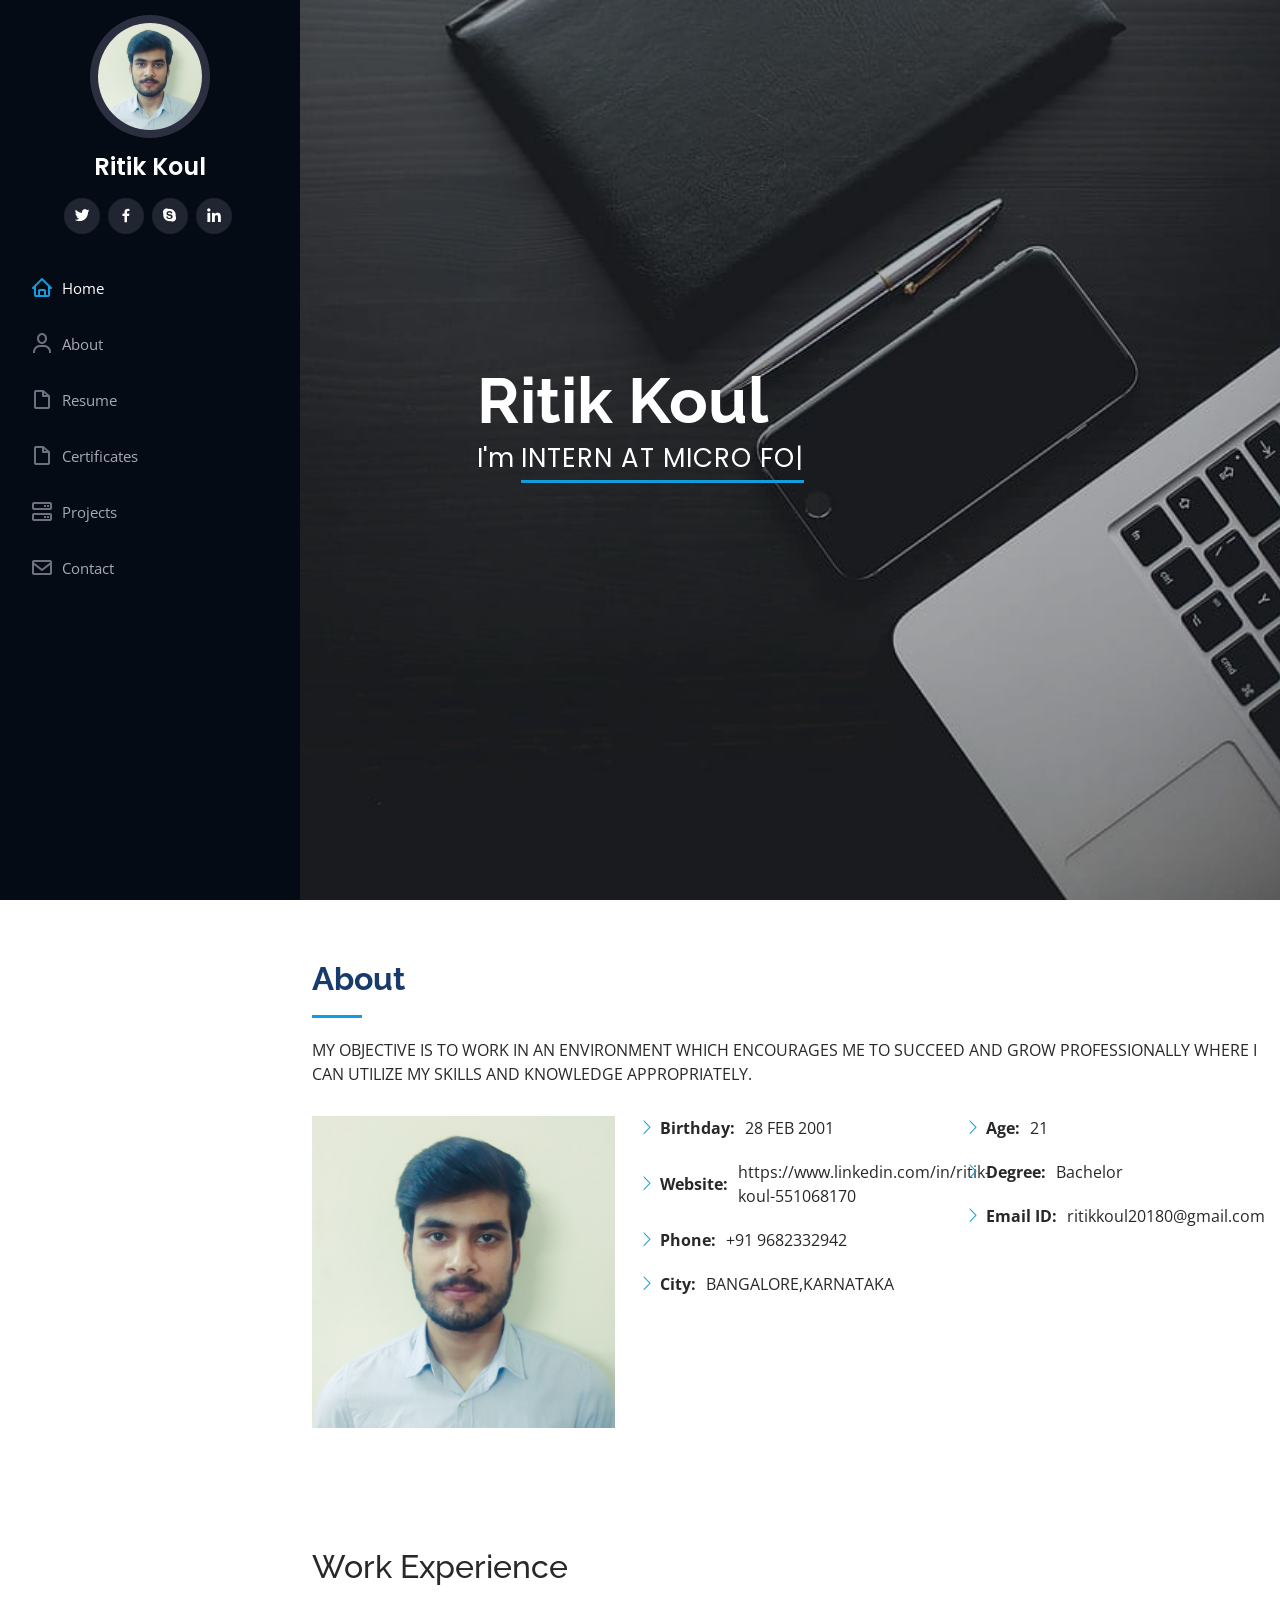
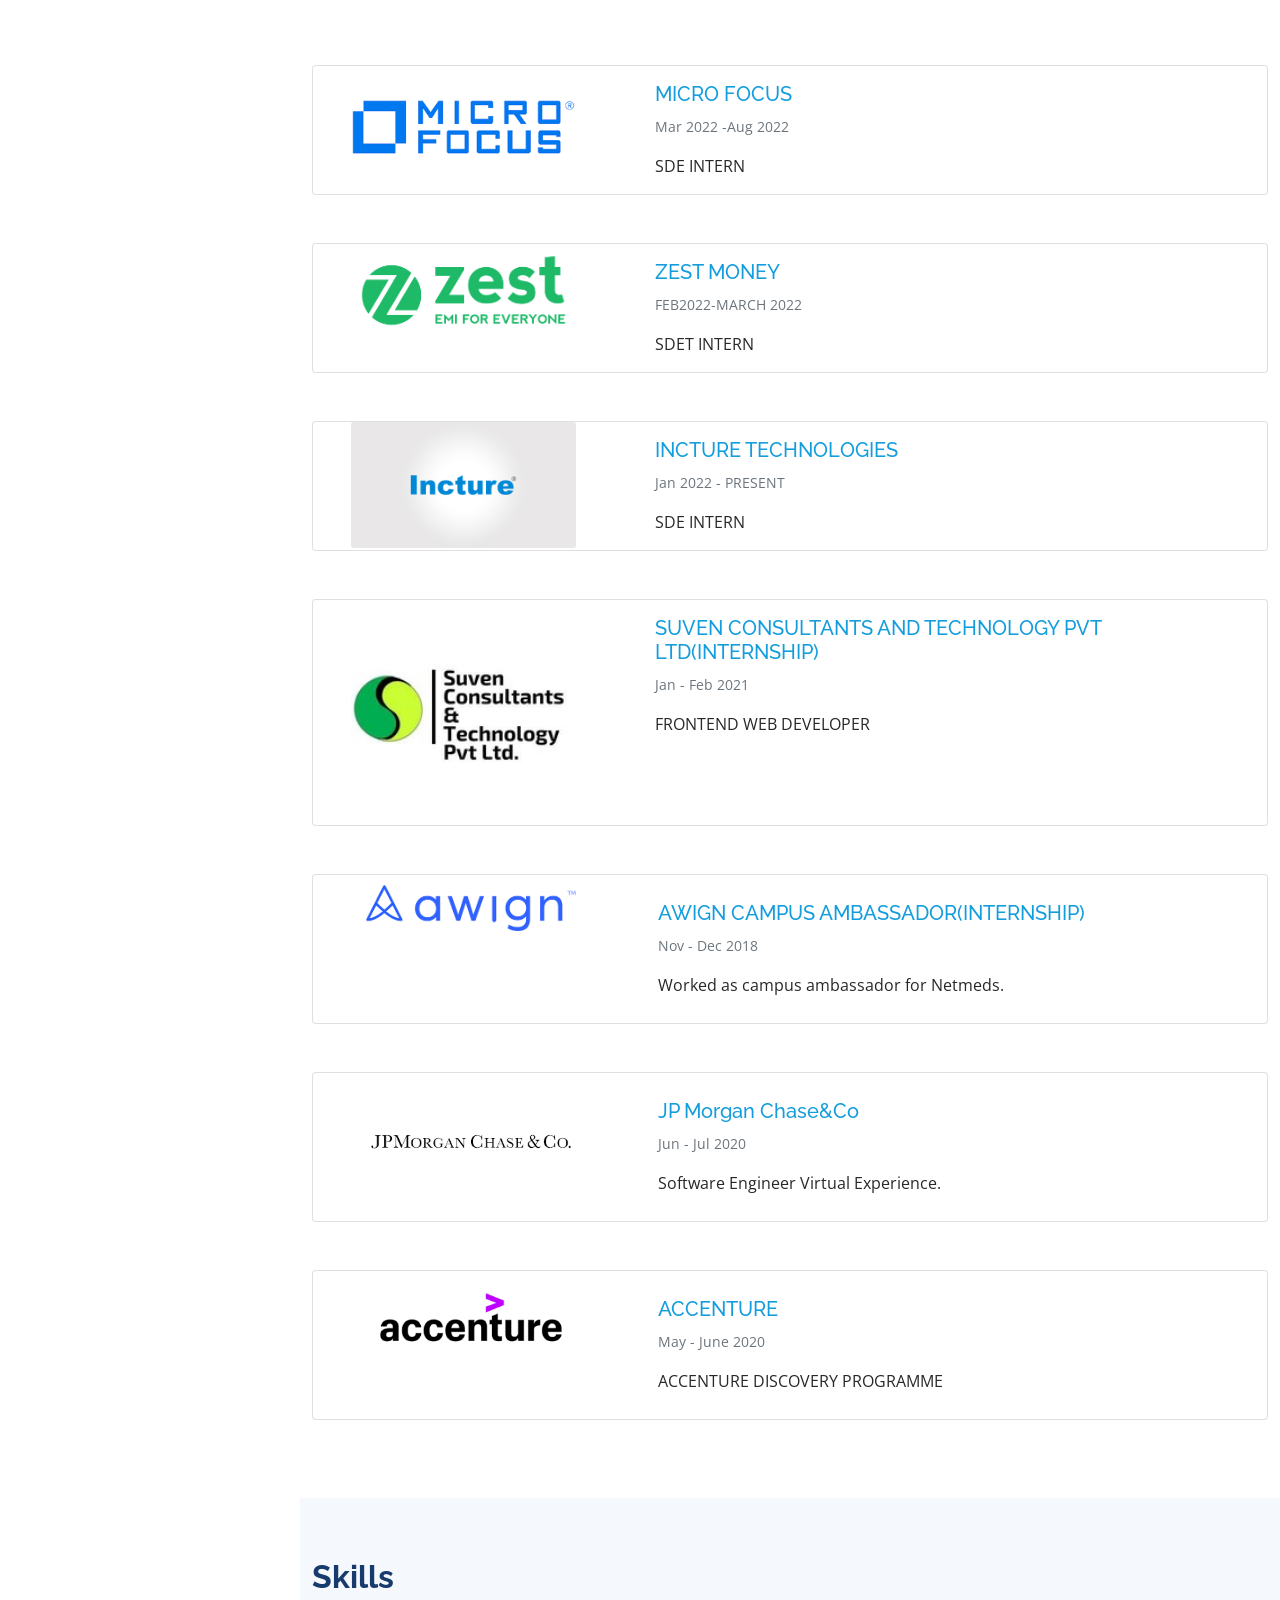
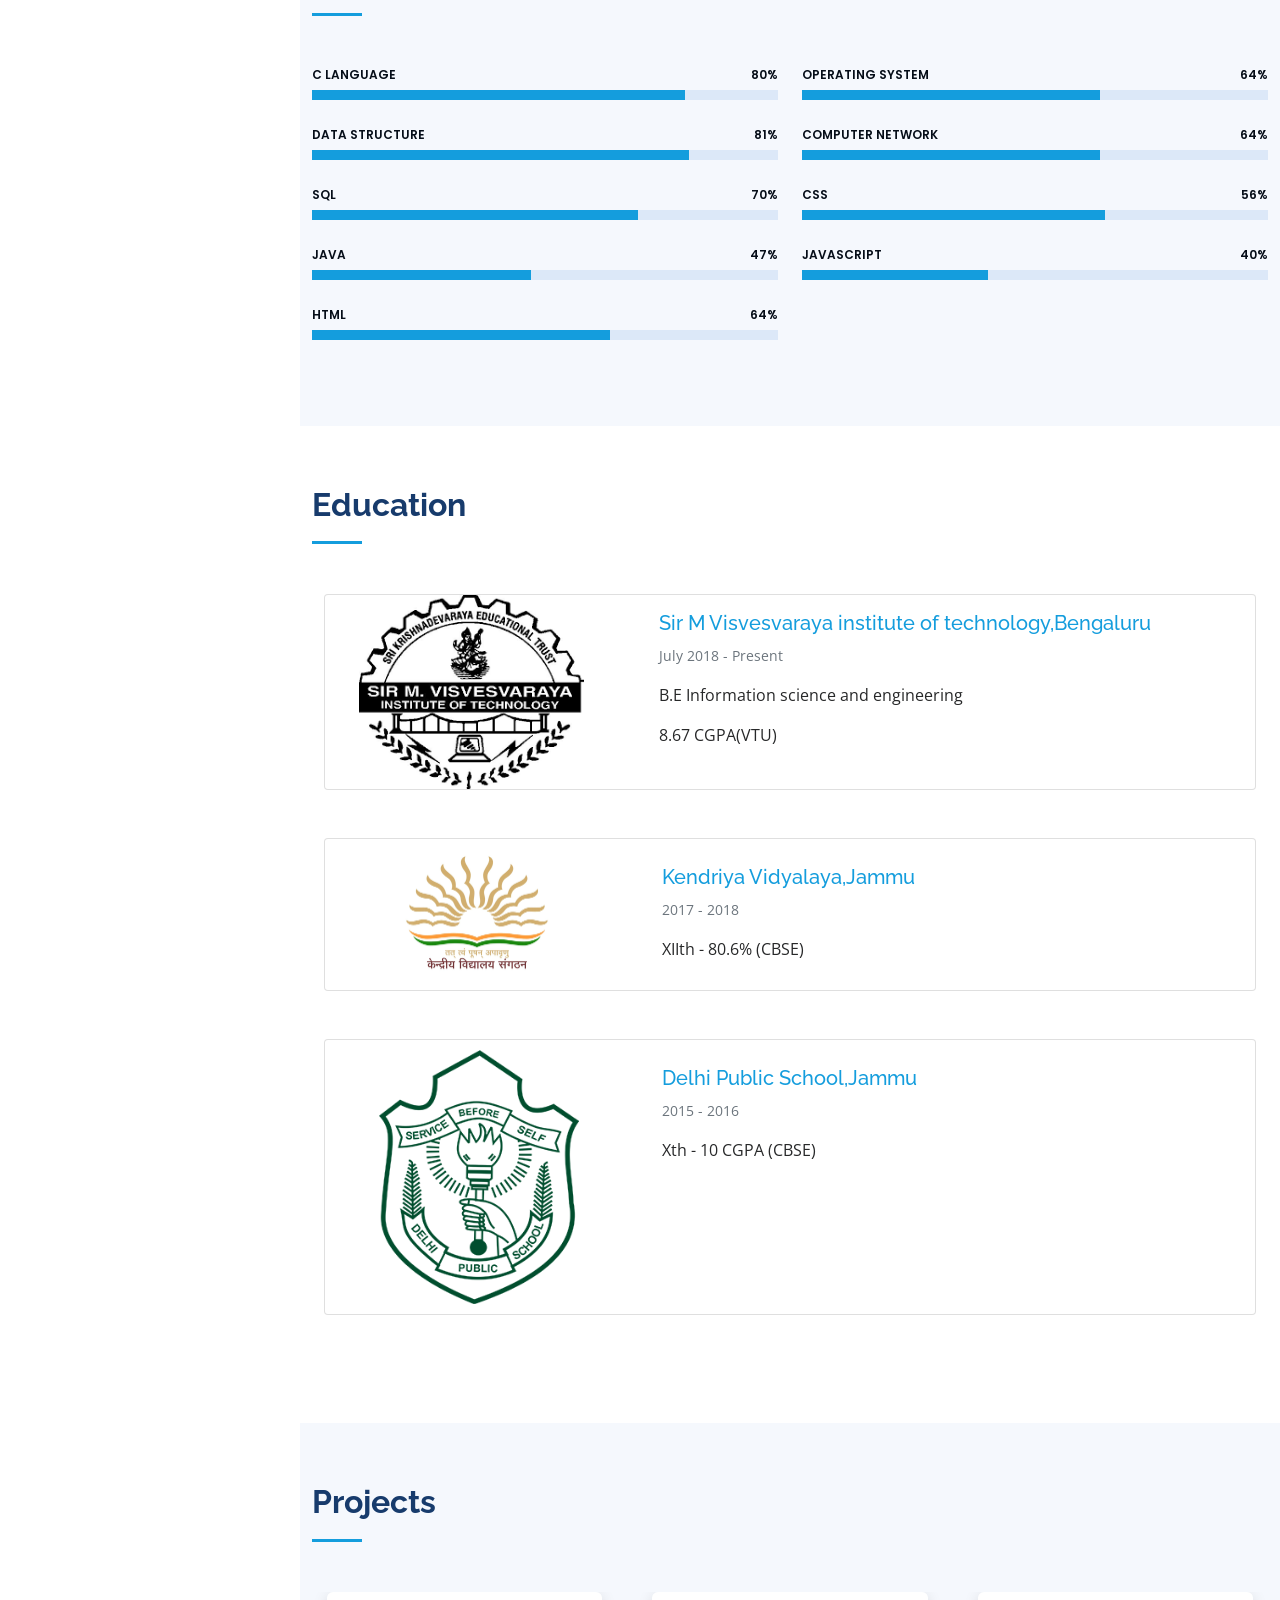
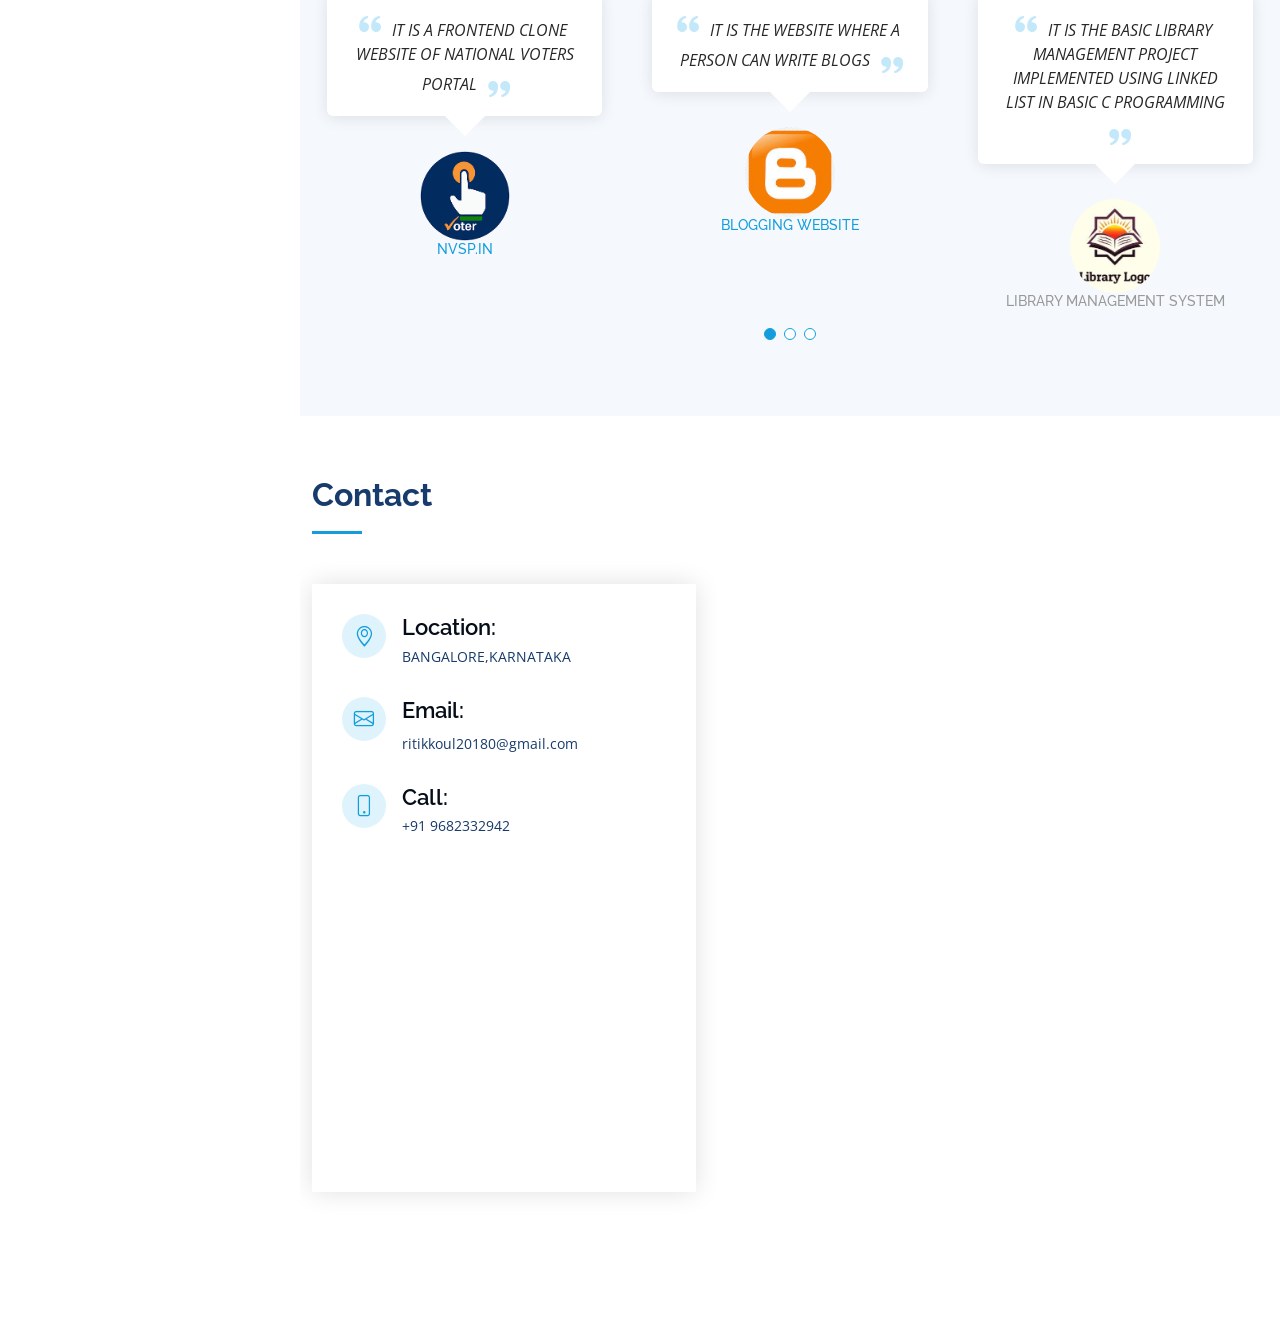
==== commit 3bbc4798: "Update index.html" ====
--- a/index.html
+++ b/index.html
@@ -130,31 +130,6 @@
           <h2 class="section-title font-weight-bold mb-5">Work Experience</h2>
           <div class="row">
             
-            
-              <div class="col-md-12 mb-5">
-              <div class="card project-card">
-                <div class="row no-gutters">
-                  <div class="col-lg-4 card-img-holder">
-                    <img src="assets/img/MICROFOCUS.png" class="card-img" style="
-                          max-width: 225px;
-                          display: block;
-                          margin: auto auto;
-                        " alt="image">
-                  </div>
-                  <div class="col-lg-8">
-                    <div class="card-body">
-                      <h5 class="card-title">
-                        <a target="_blank" title="Truminds" class="theme-link">MICRO FOCUS</a>
-                      </h5>
-                      <p class="card-text">
-                        <small class="text-muted">Aug 2022 - PRESENT </small>
-                      </p>
-                      <p class="card-text"> SOFTWARE ENGINEER - I</p>
-                    </div>
-                  </div>
-                </div>
-              </div>
-            </div>
             
             
              <div class="col-md-12 mb-5">
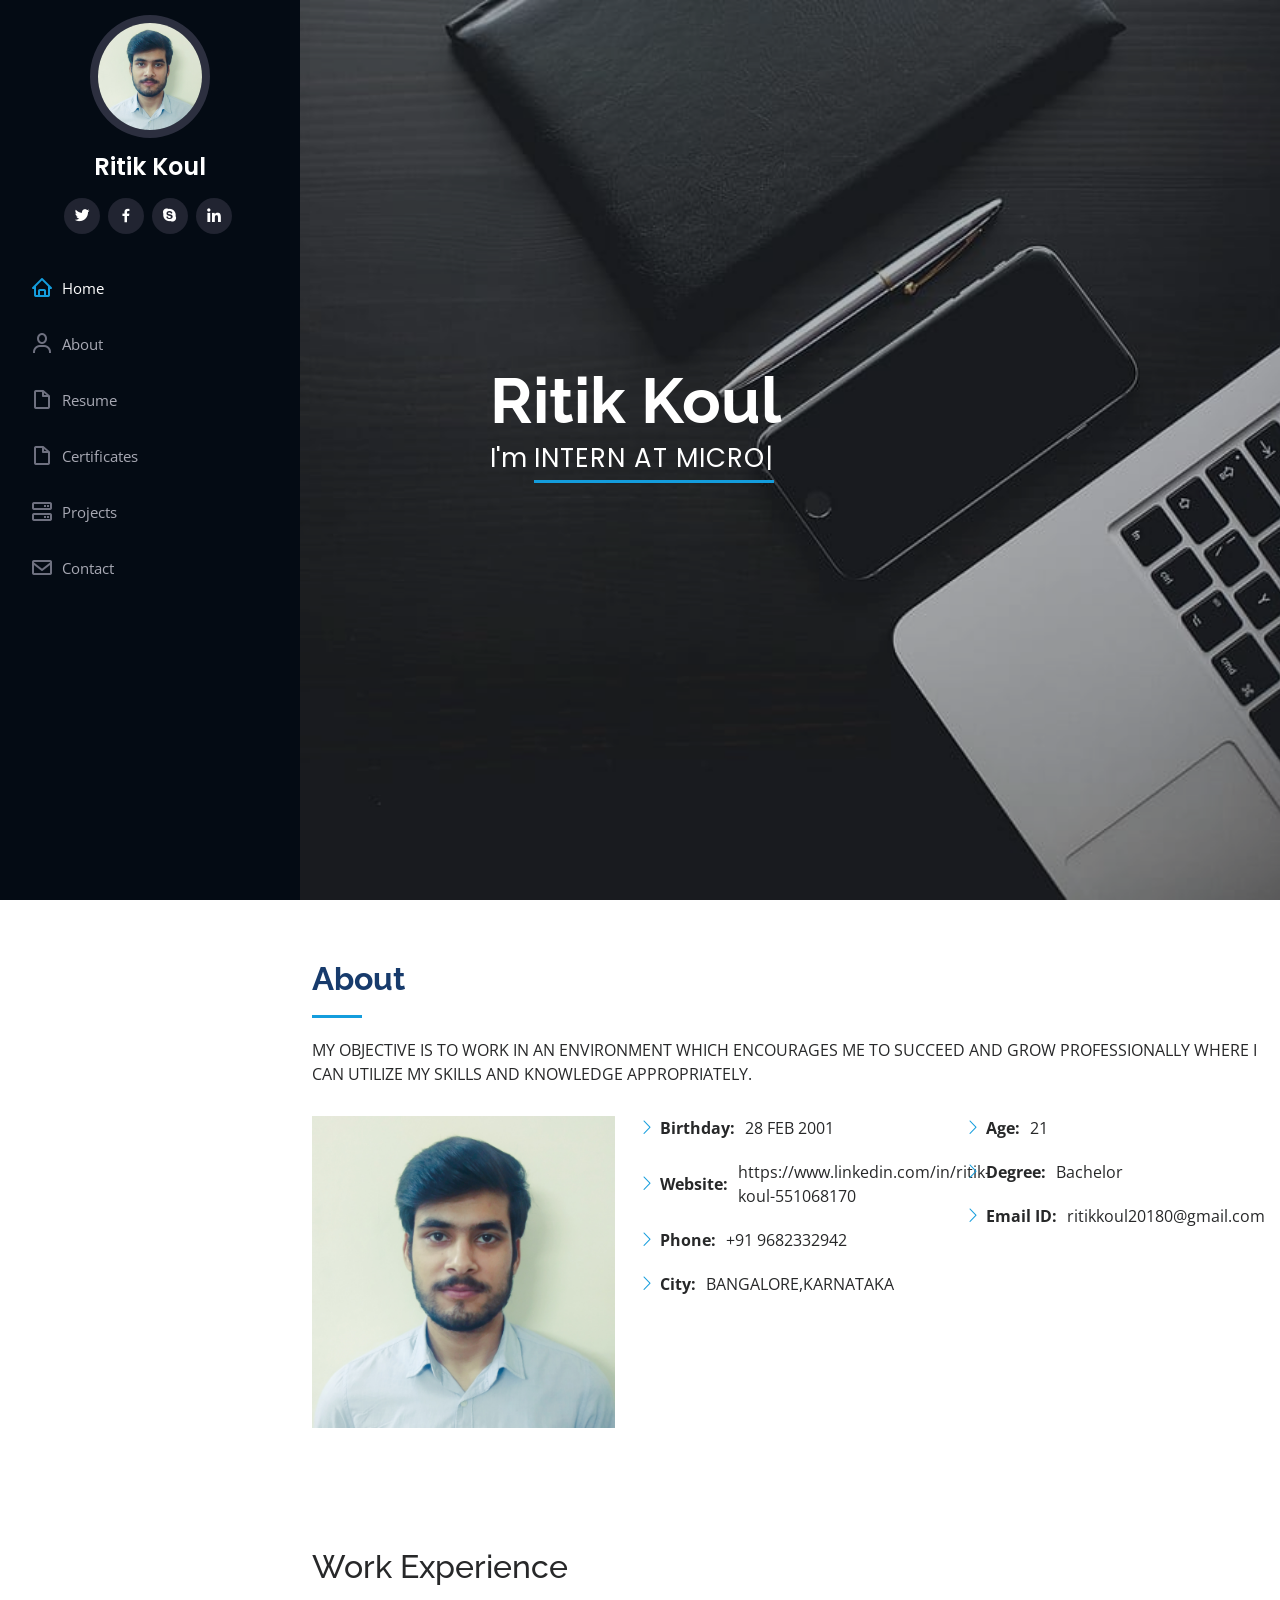
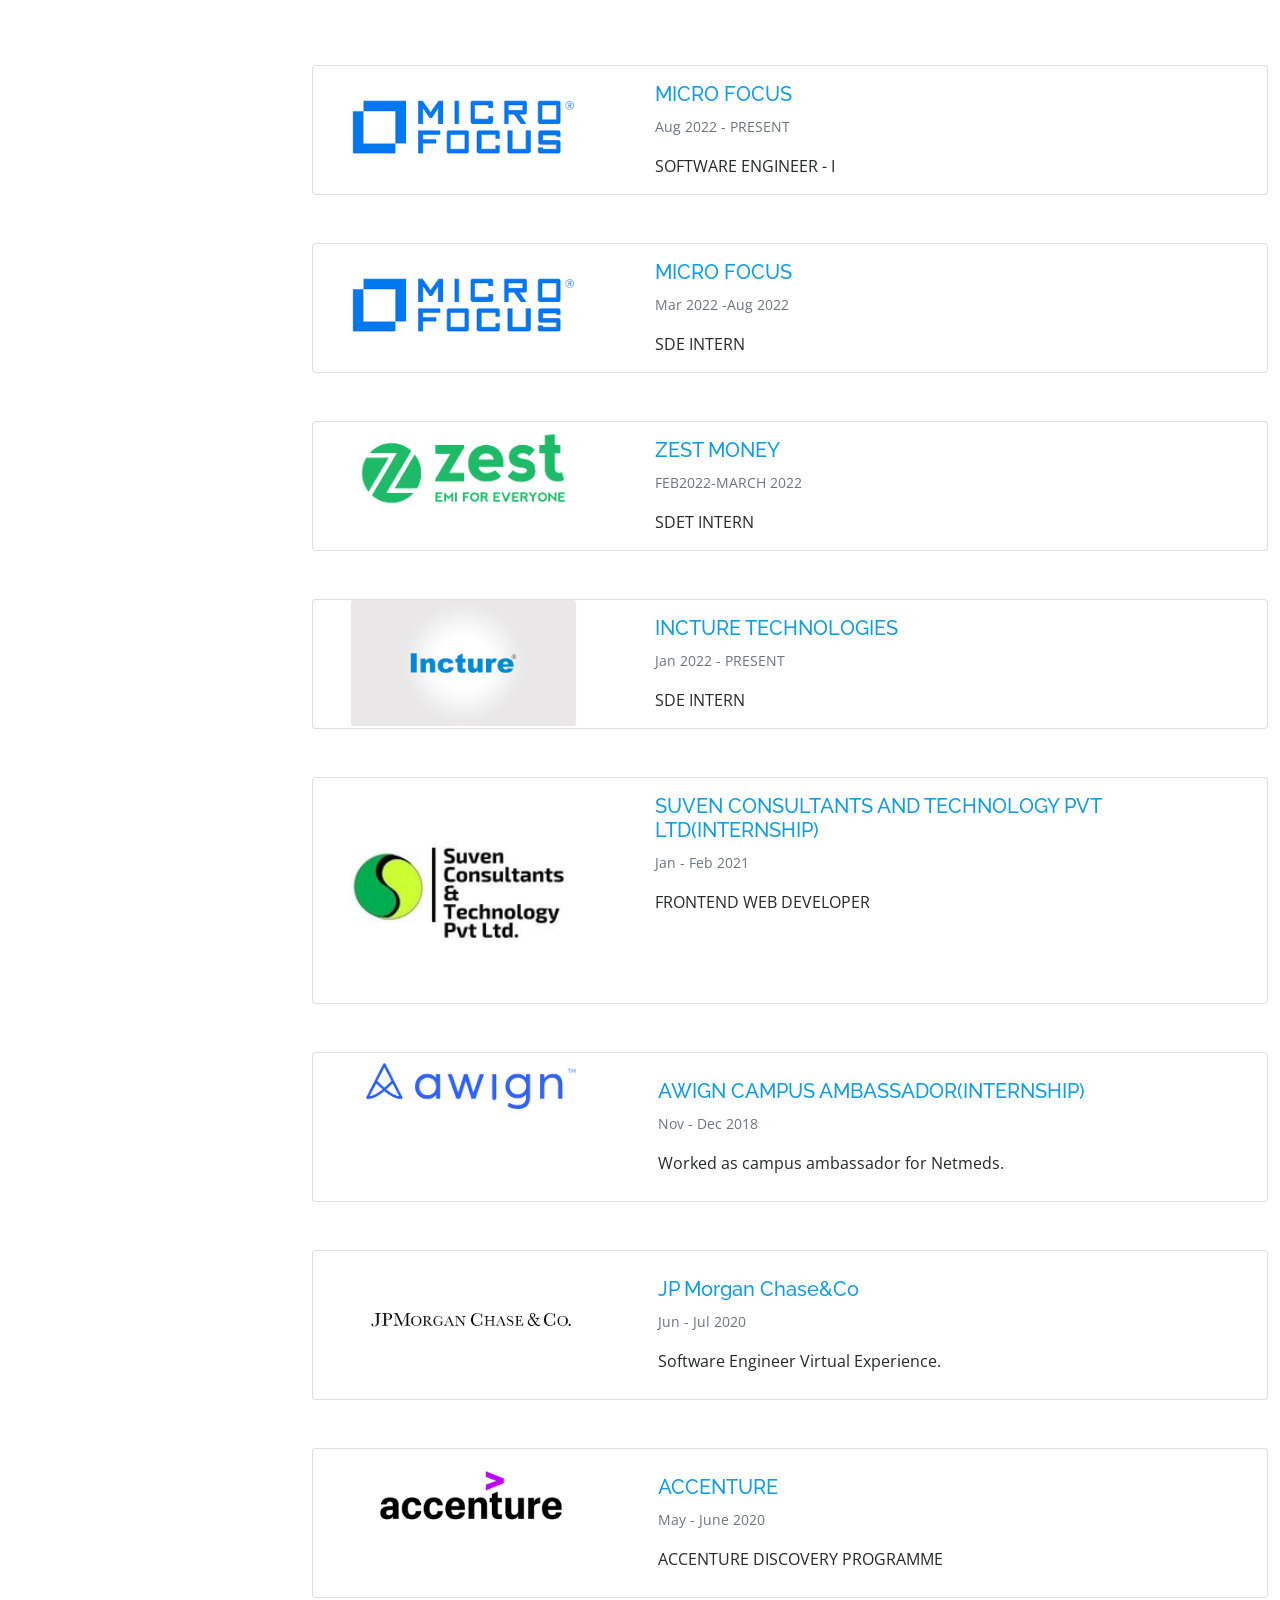
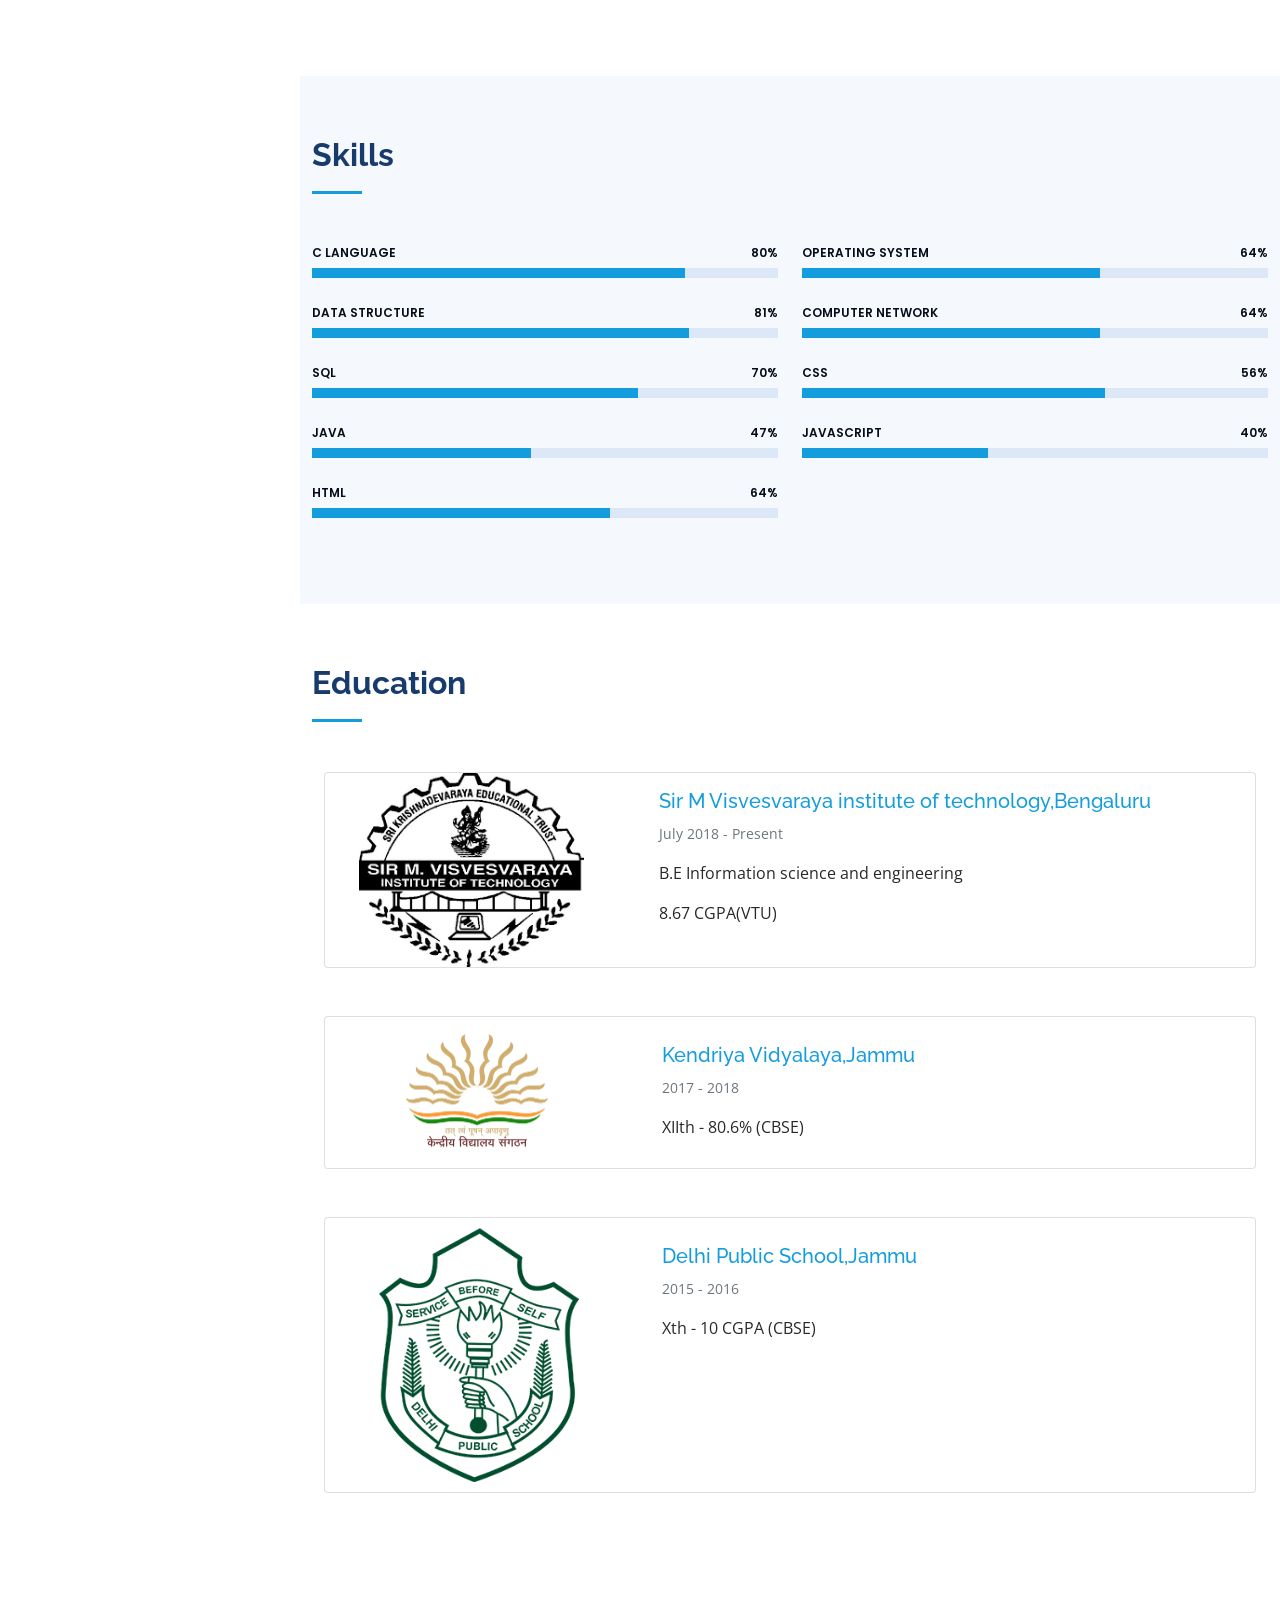
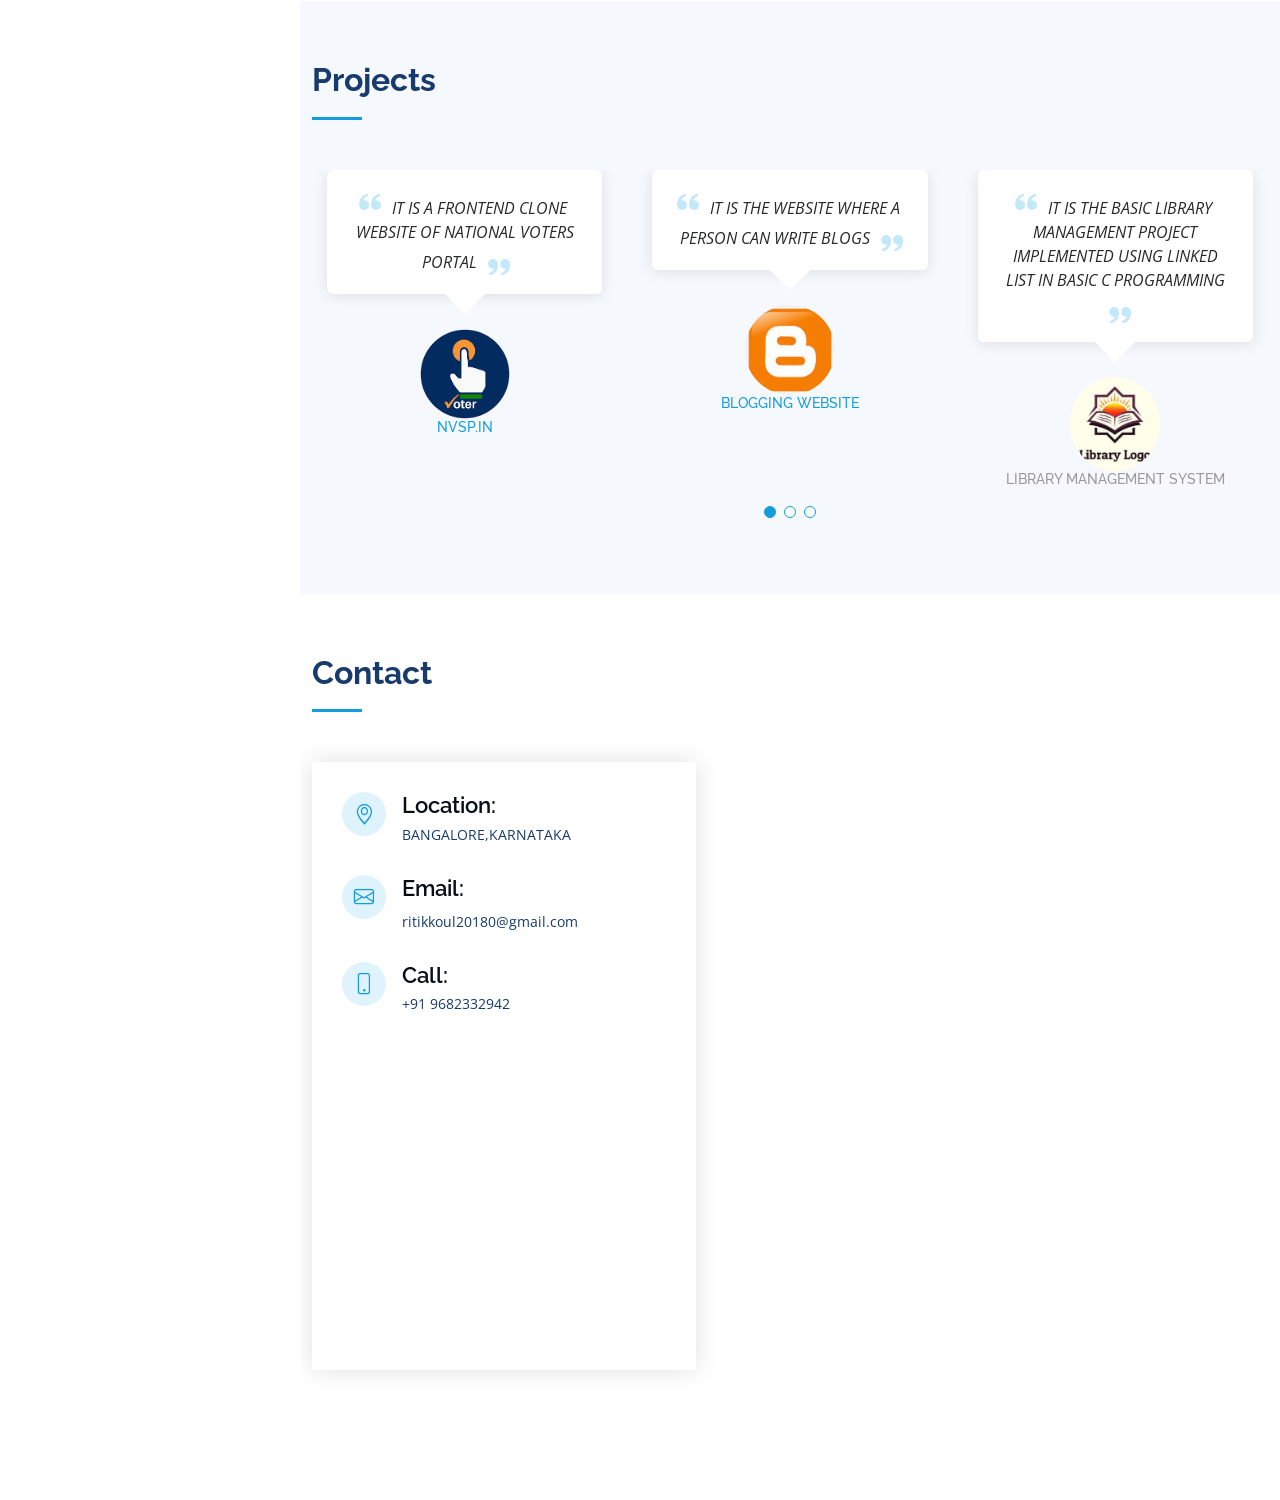
==== commit 3d26445e: "Update index.html" ====
--- a/index.html
+++ b/index.html
@@ -130,6 +130,32 @@
           <h2 class="section-title font-weight-bold mb-5">Work Experience</h2>
           <div class="row">
             
+            
+            
+              <div class="col-md-12 mb-5">
+              <div class="card project-card">
+                <div class="row no-gutters">
+                  <div class="col-lg-4 card-img-holder">
+                    <img src="assets/img/MICROFOCUS.png" class="card-img" style="
+                          max-width: 225px;
+                          display: block;
+                          margin: auto auto;
+                        " alt="image">
+                  </div>
+                  <div class="col-lg-8">
+                    <div class="card-body">
+                      <h5 class="card-title">
+                        <a target="_blank" title="Truminds" class="theme-link">MICRO FOCUS</a>
+                      </h5>
+                      <p class="card-text">
+                        <small class="text-muted">Aug 2022 - PRESENT </small>
+                      </p>
+                      <p class="card-text"> SOFTWARE ENGINEER - I</p>
+                    </div>
+                  </div>
+                </div>
+              </div>
+            </div>
             
             
              <div class="col-md-12 mb-5">
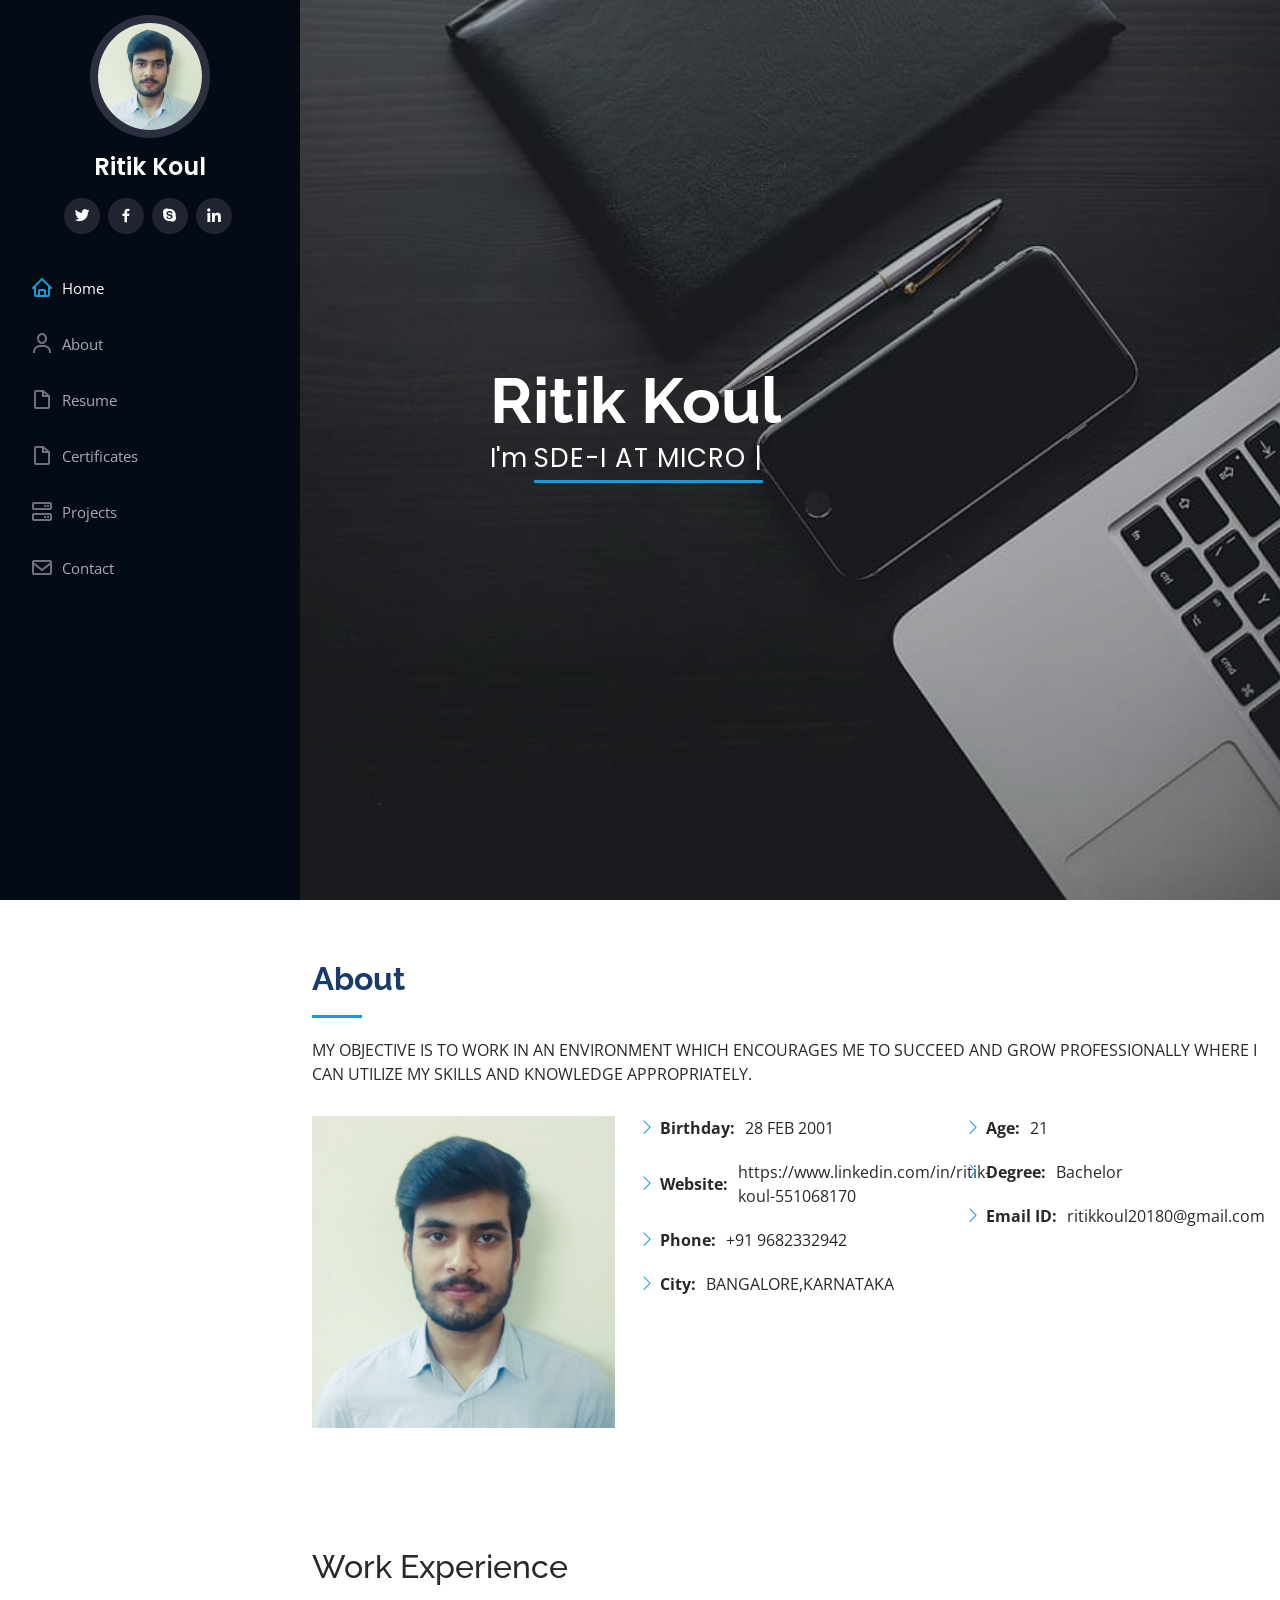
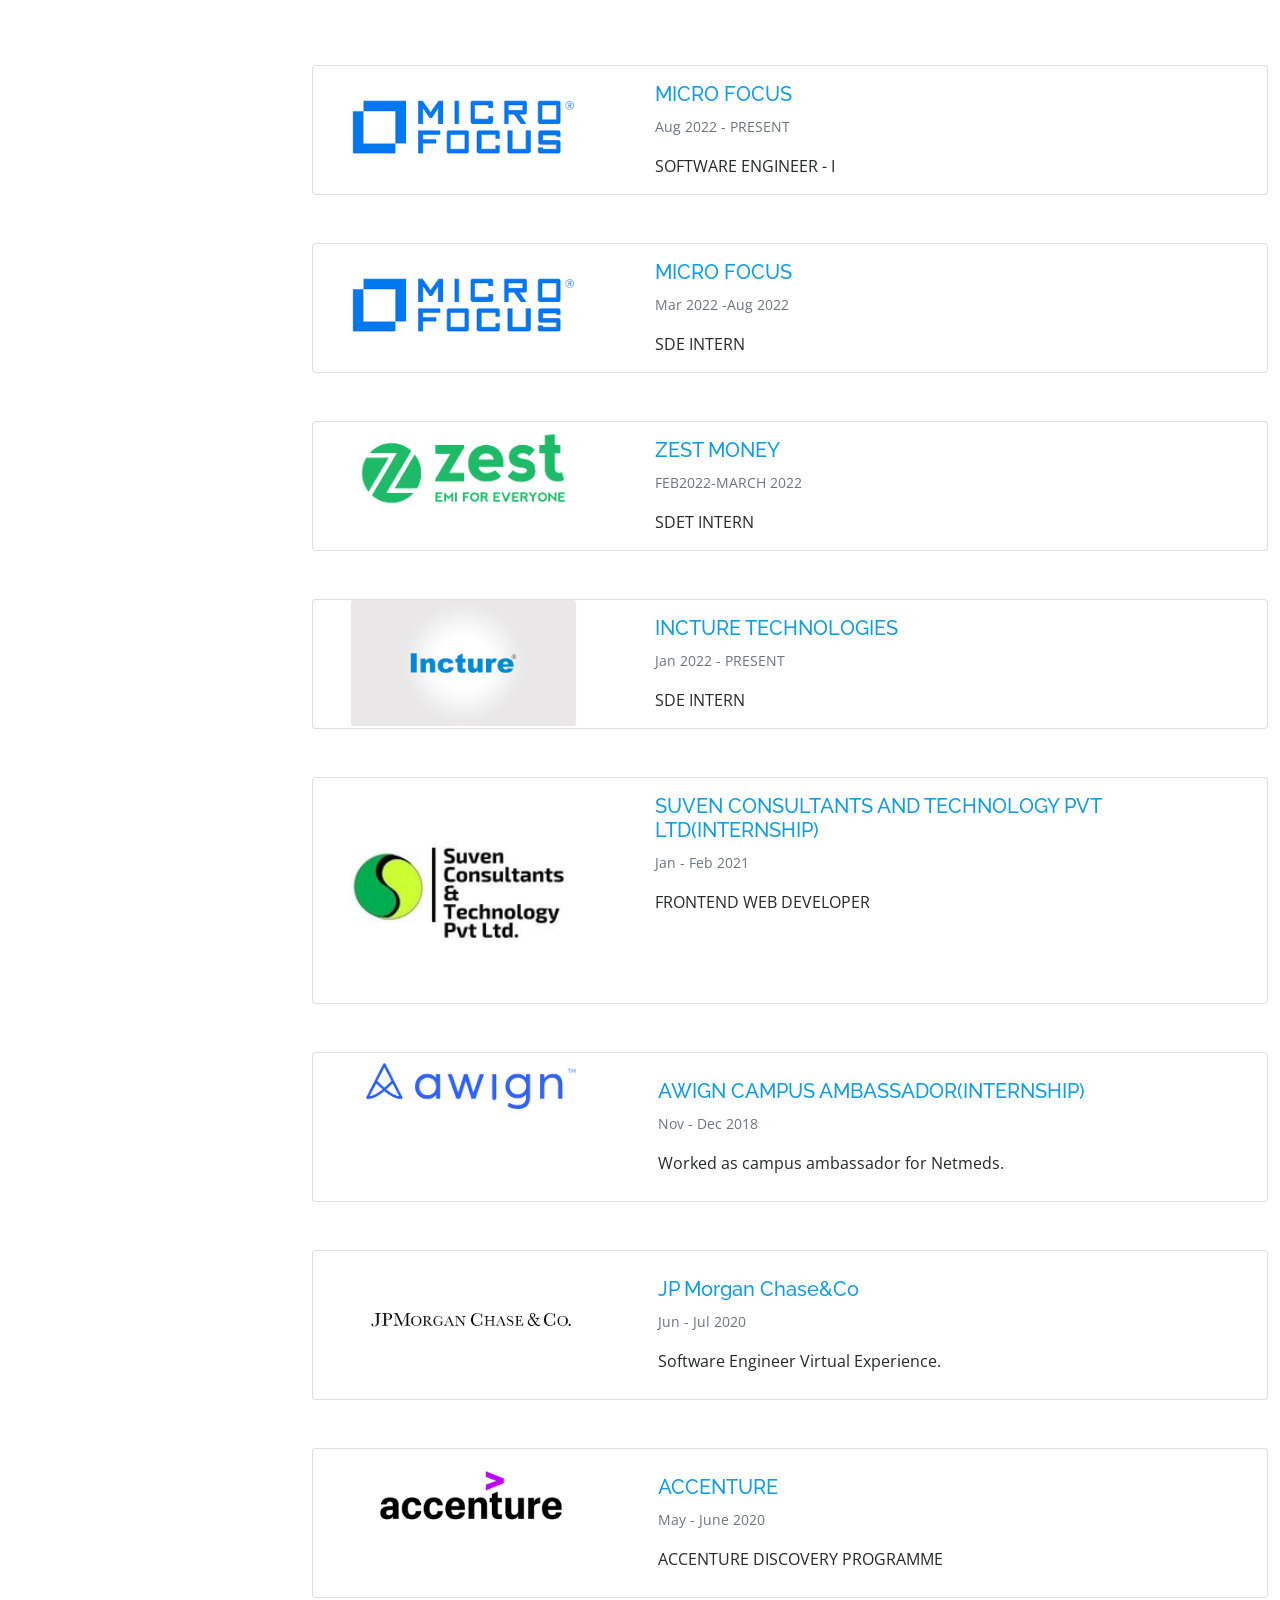
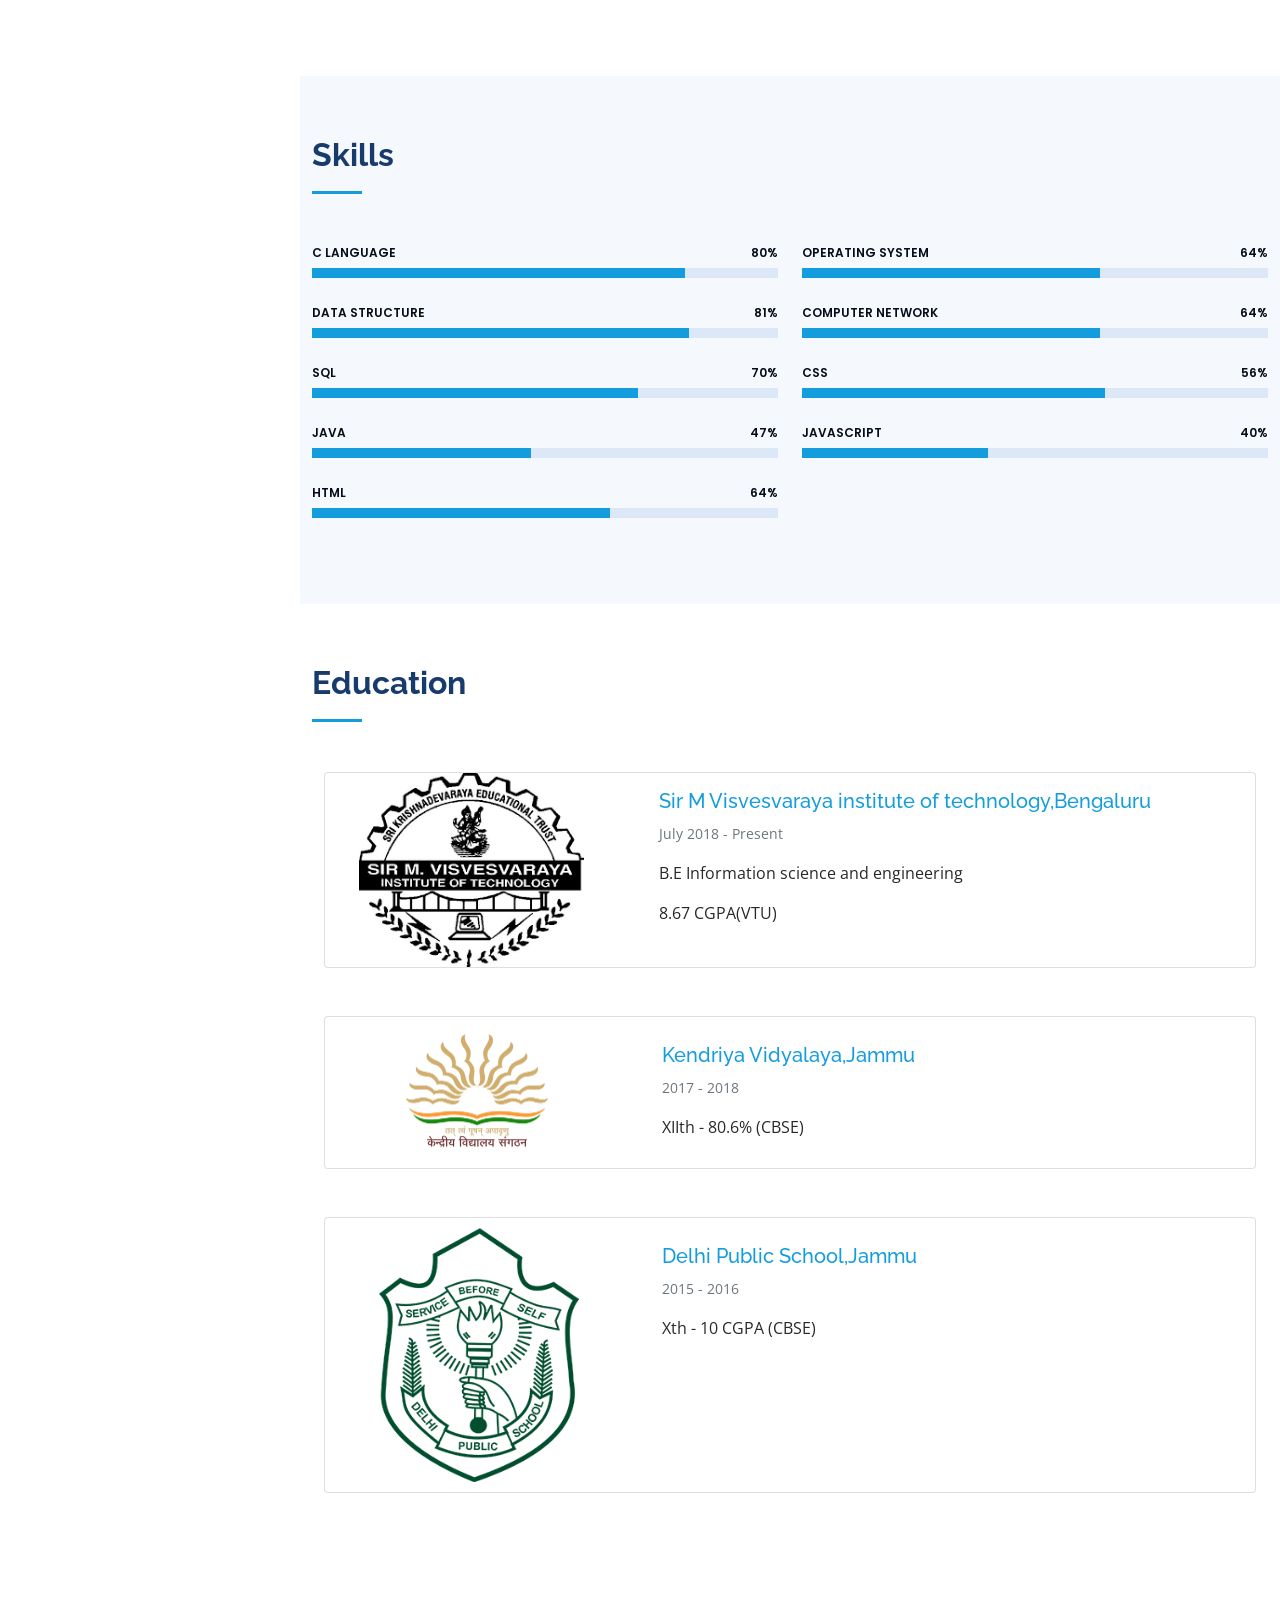
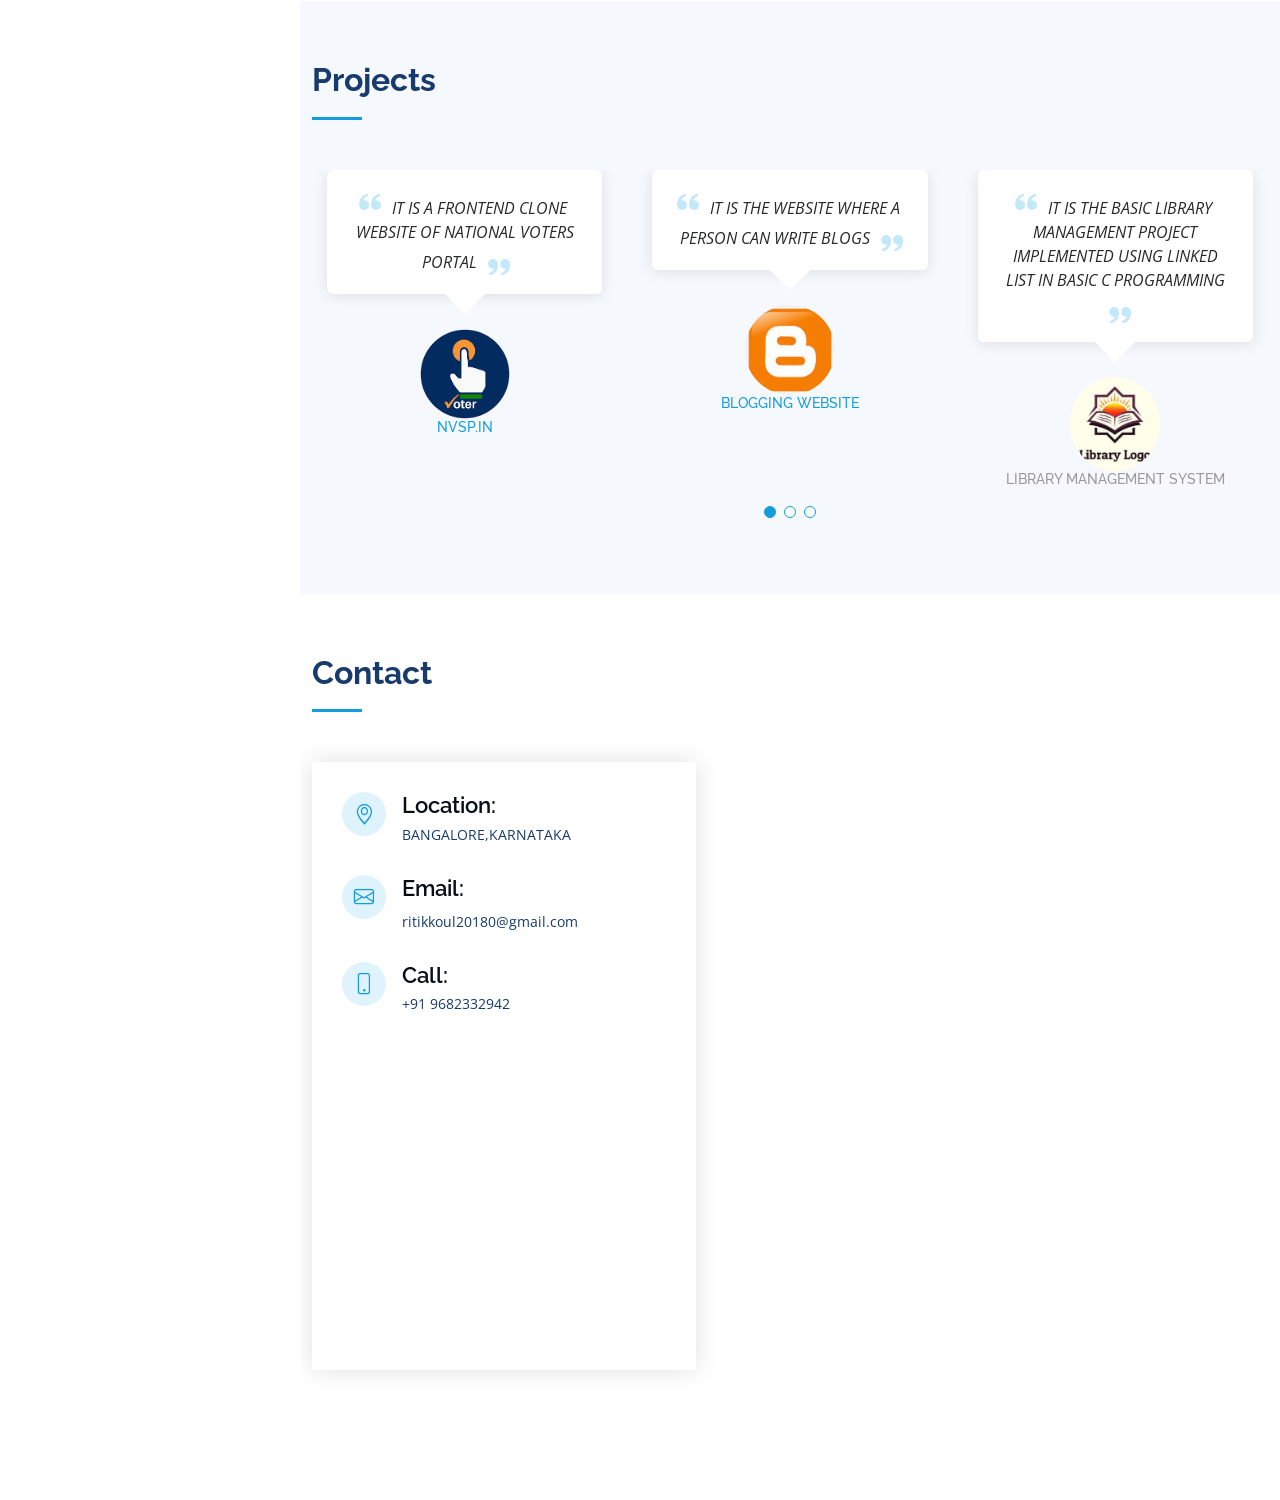
==== commit 41fb7270: "Update index.html" ====
--- a/index.html
+++ b/index.html
@@ -73,7 +73,7 @@
   <section id="hero" class="d-flex flex-column justify-content-center align-items-center">
     <div class="hero-container" data-aos="fade-in">
       <h1>Ritik Koul</h1>
-      <p>I'm <span class="typed" data-typed-items="INTERN AT MICRO FOCUS"></span></p>
+      <p>I'm <span class="typed" data-typed-items="SDE-I AT MICRO FOCUS"></span></p>
     </div>
   </section><!-- End Hero -->
 
